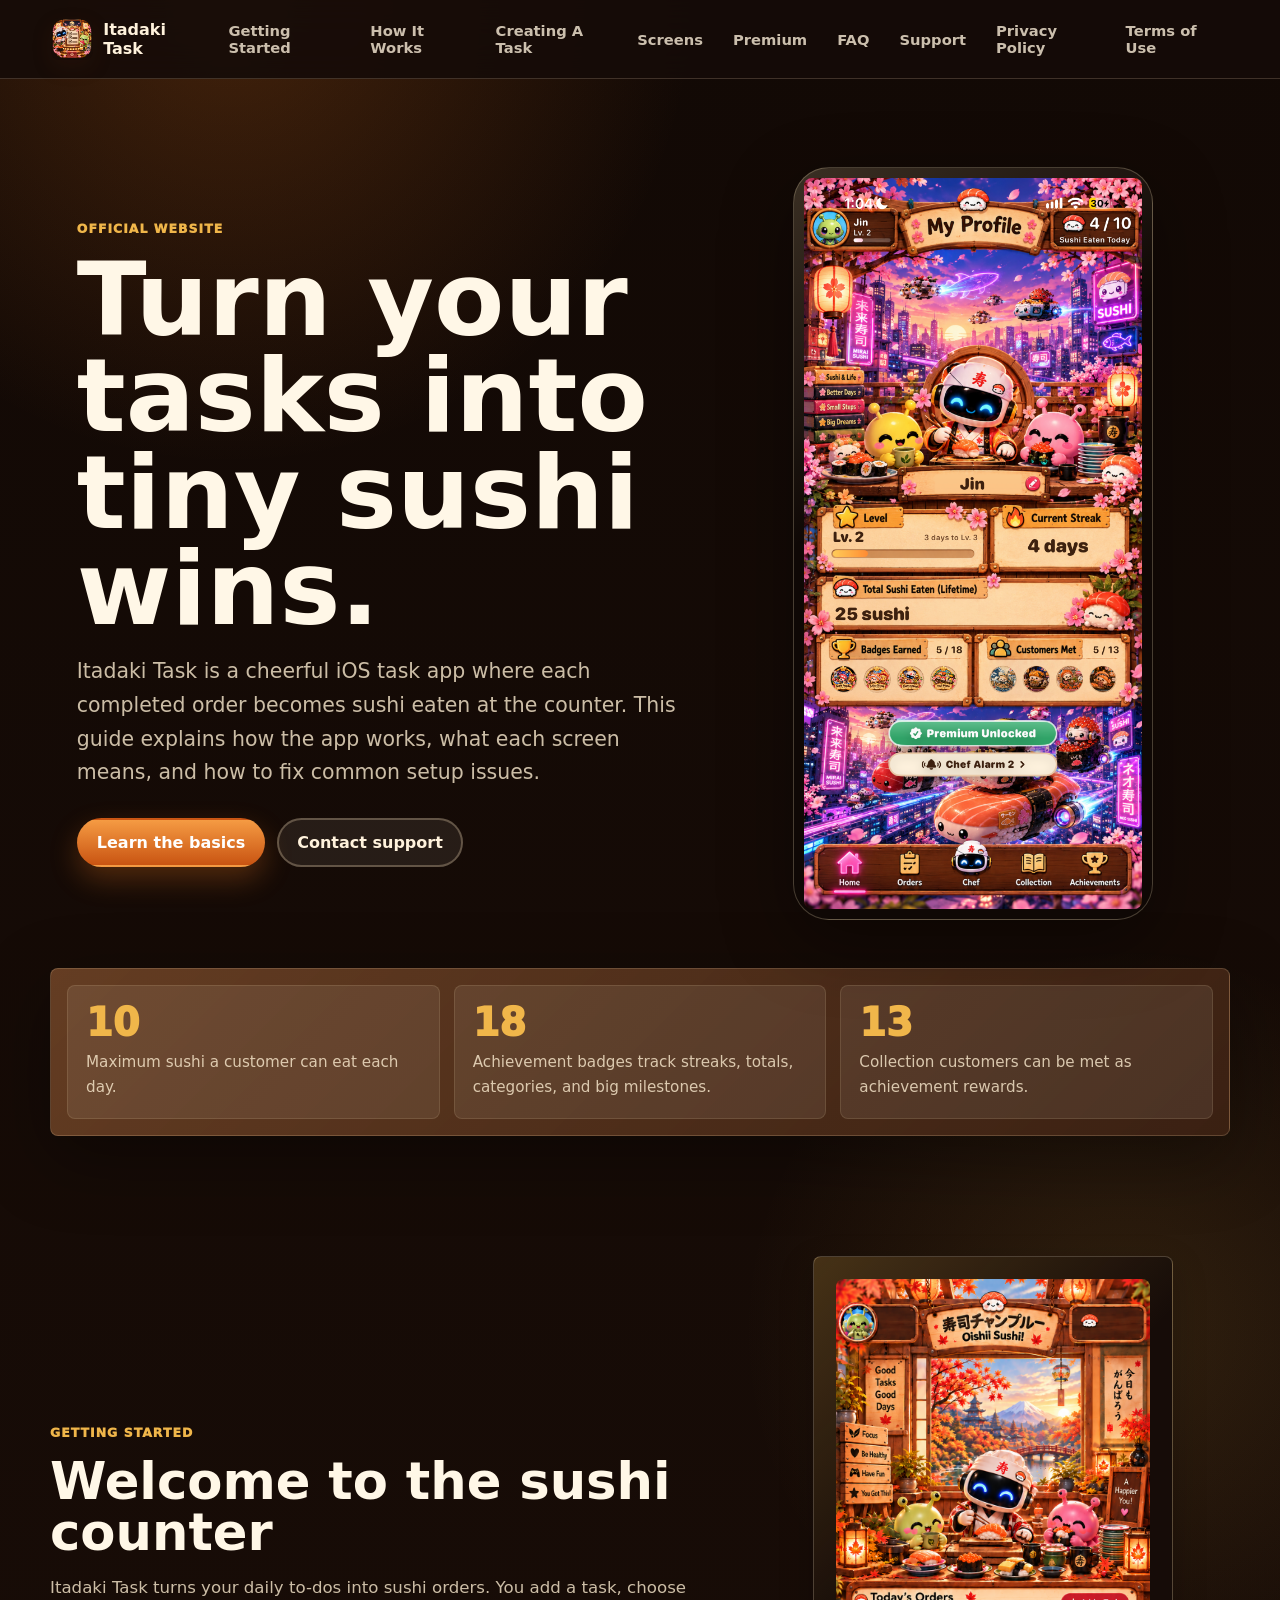
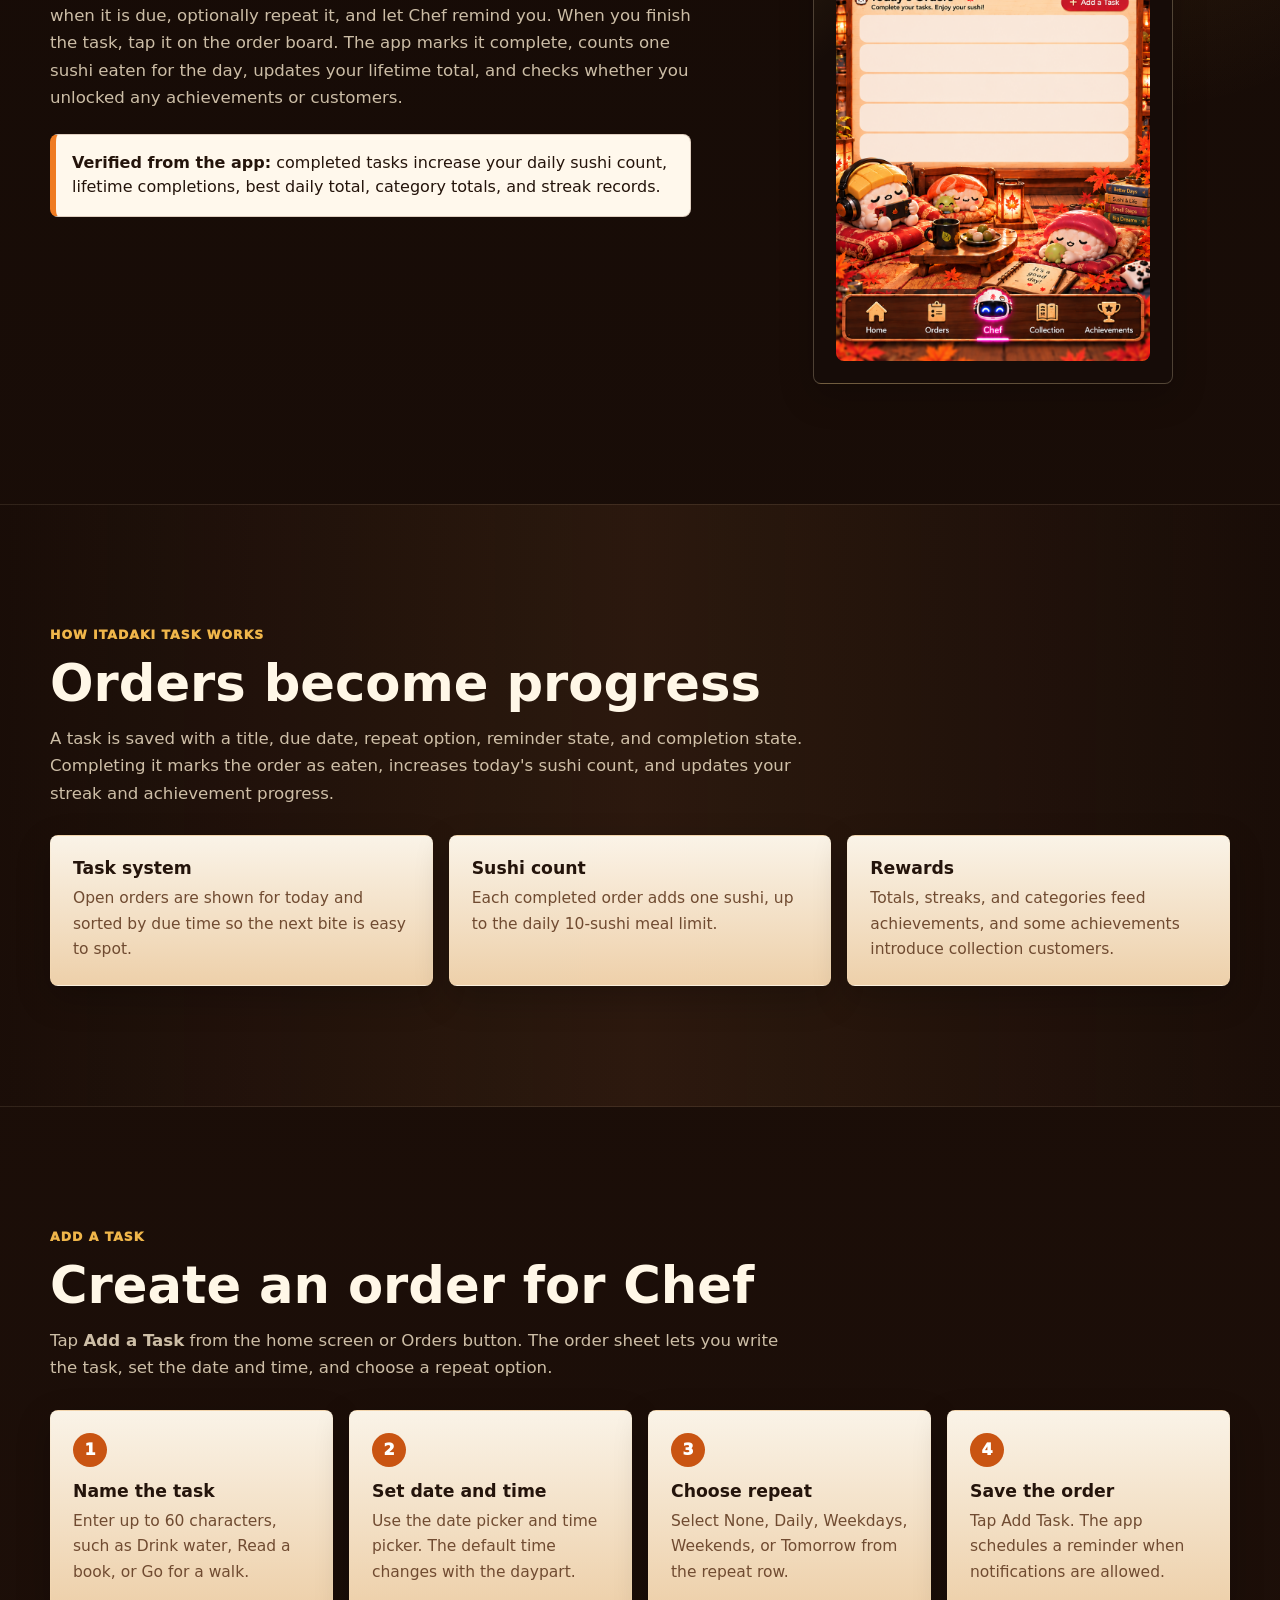
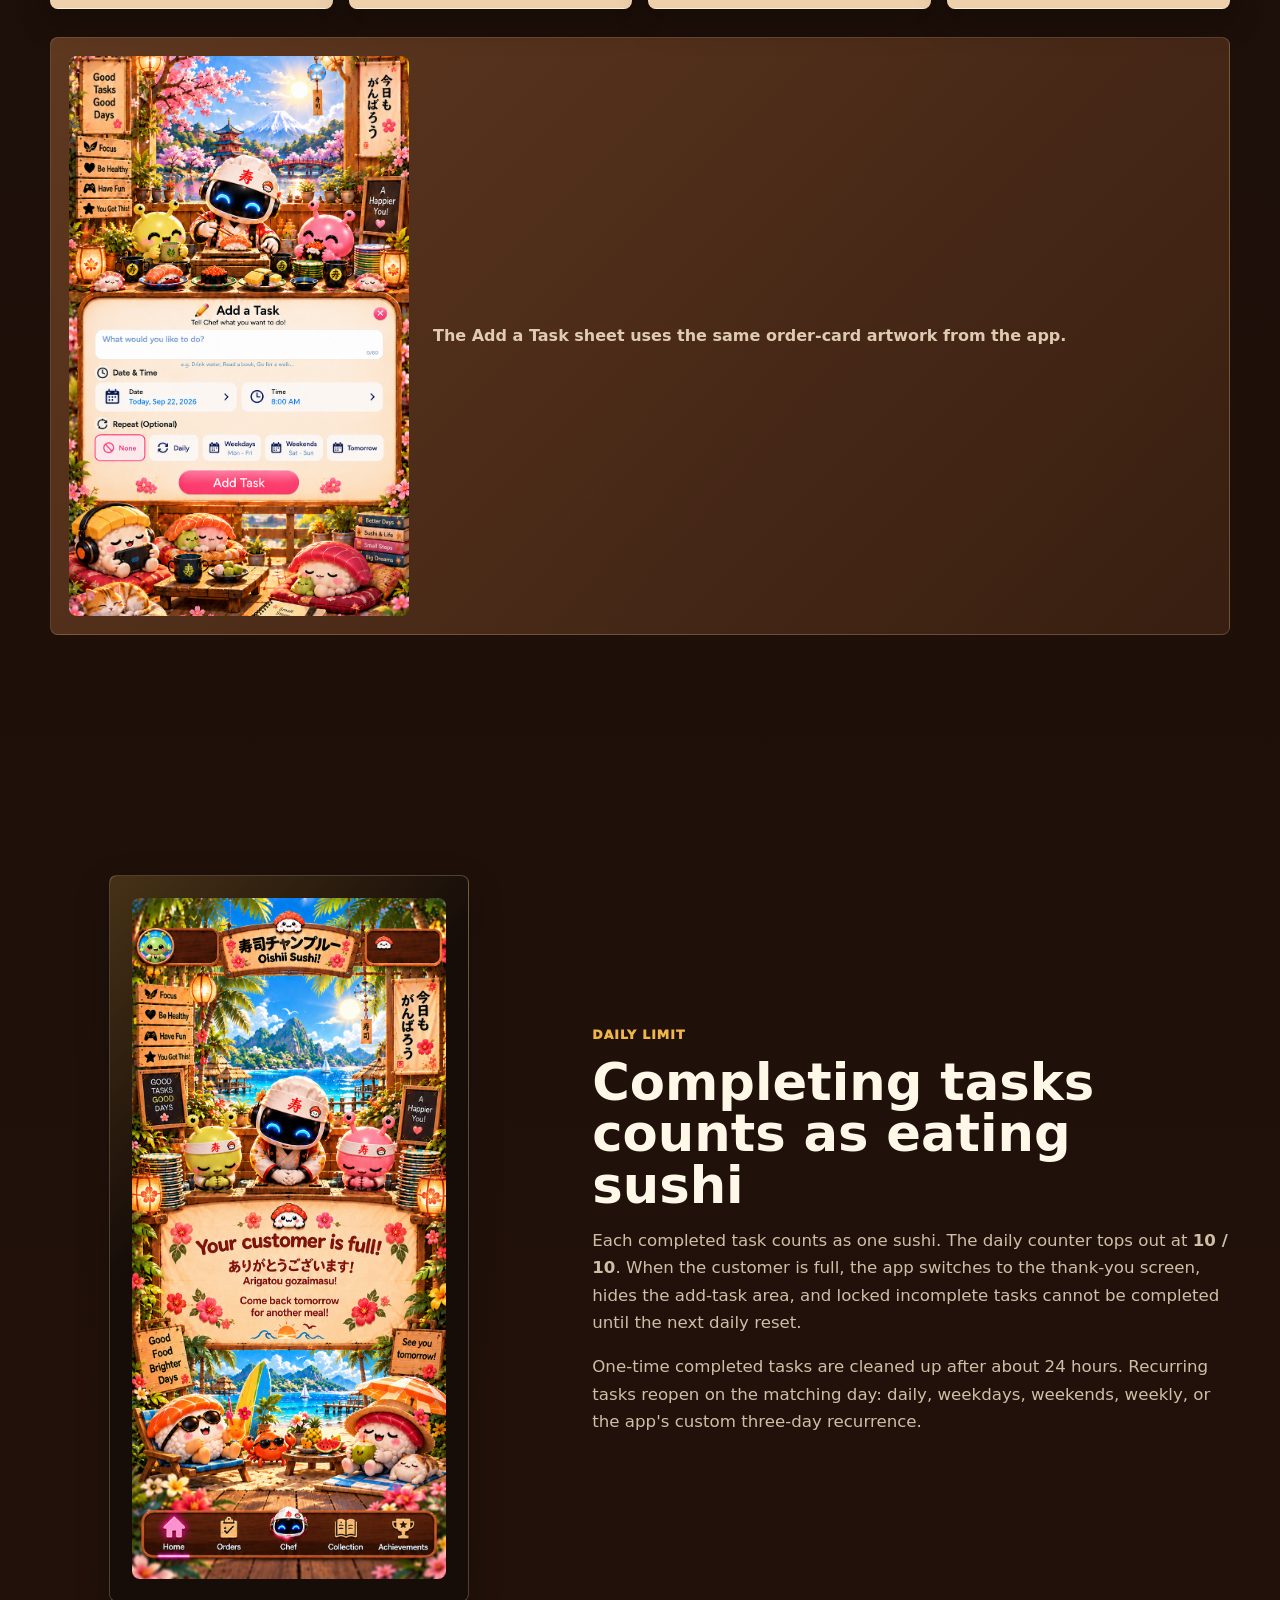
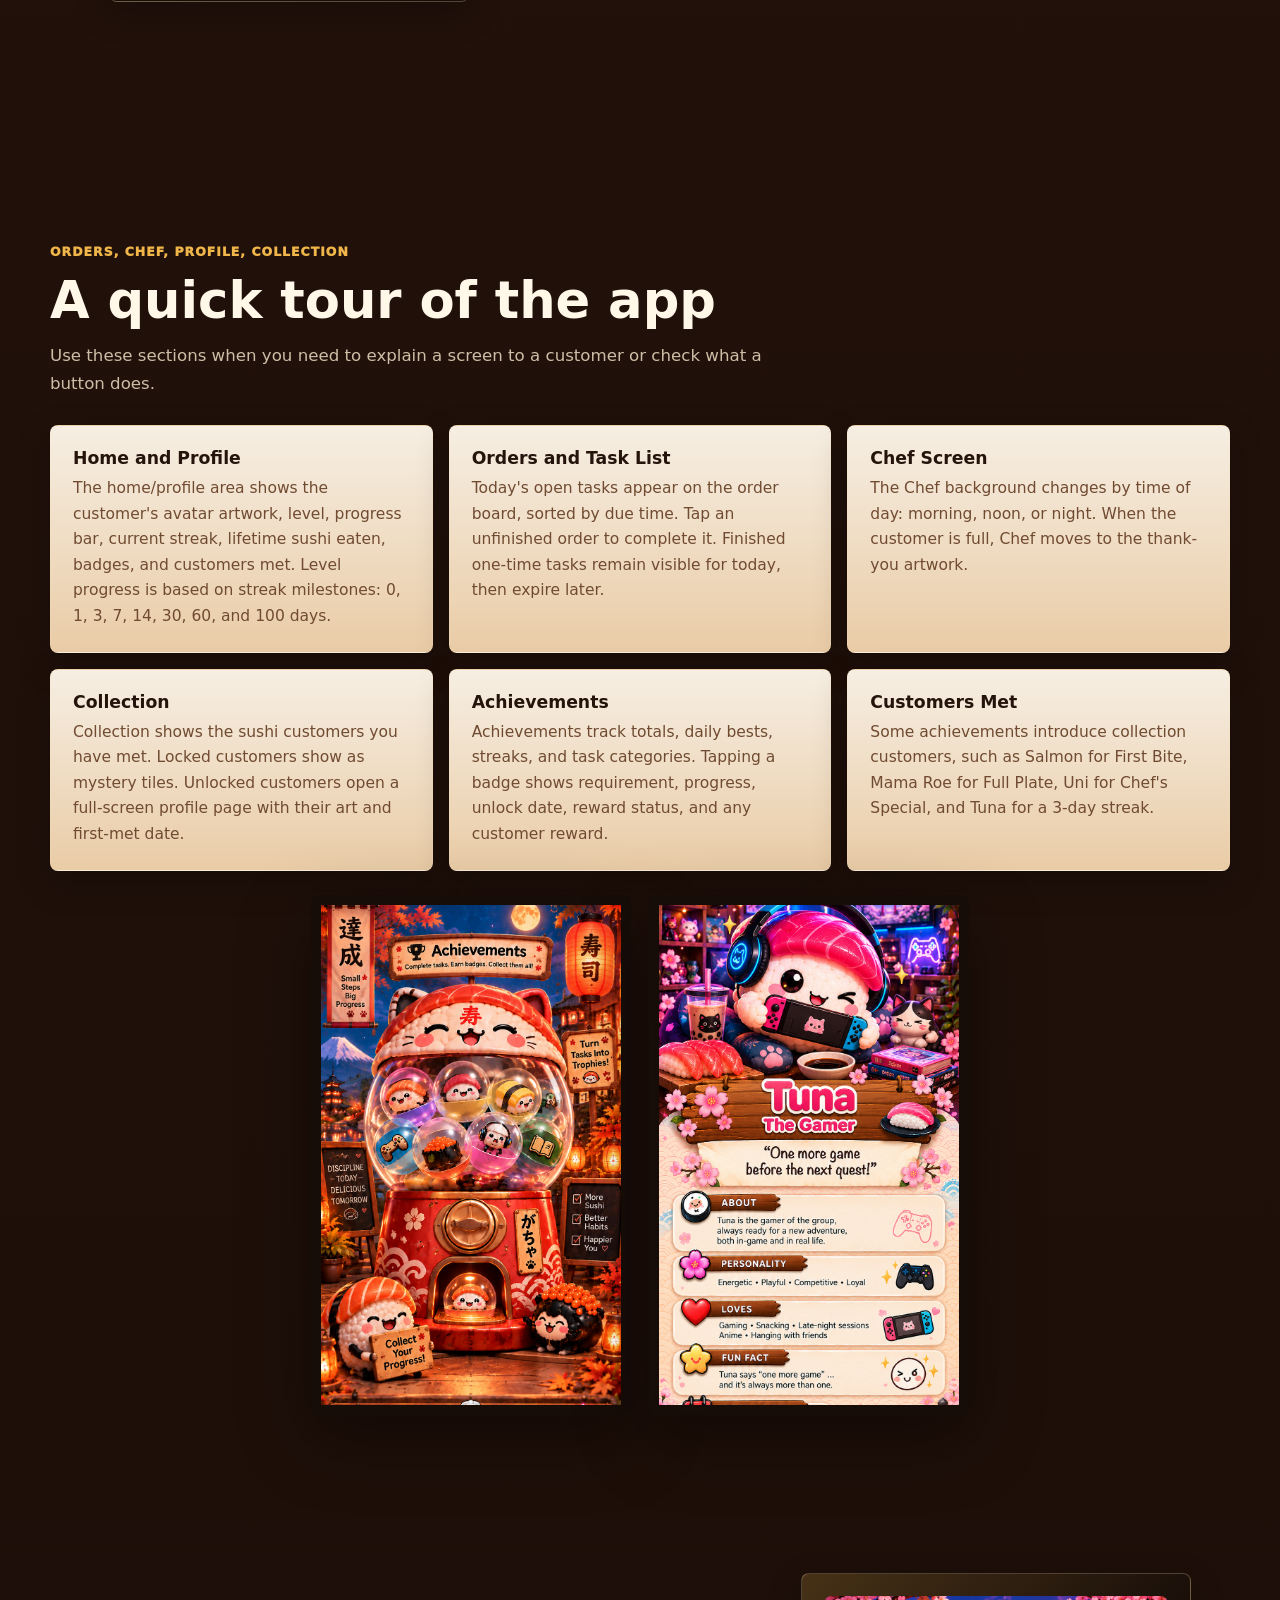
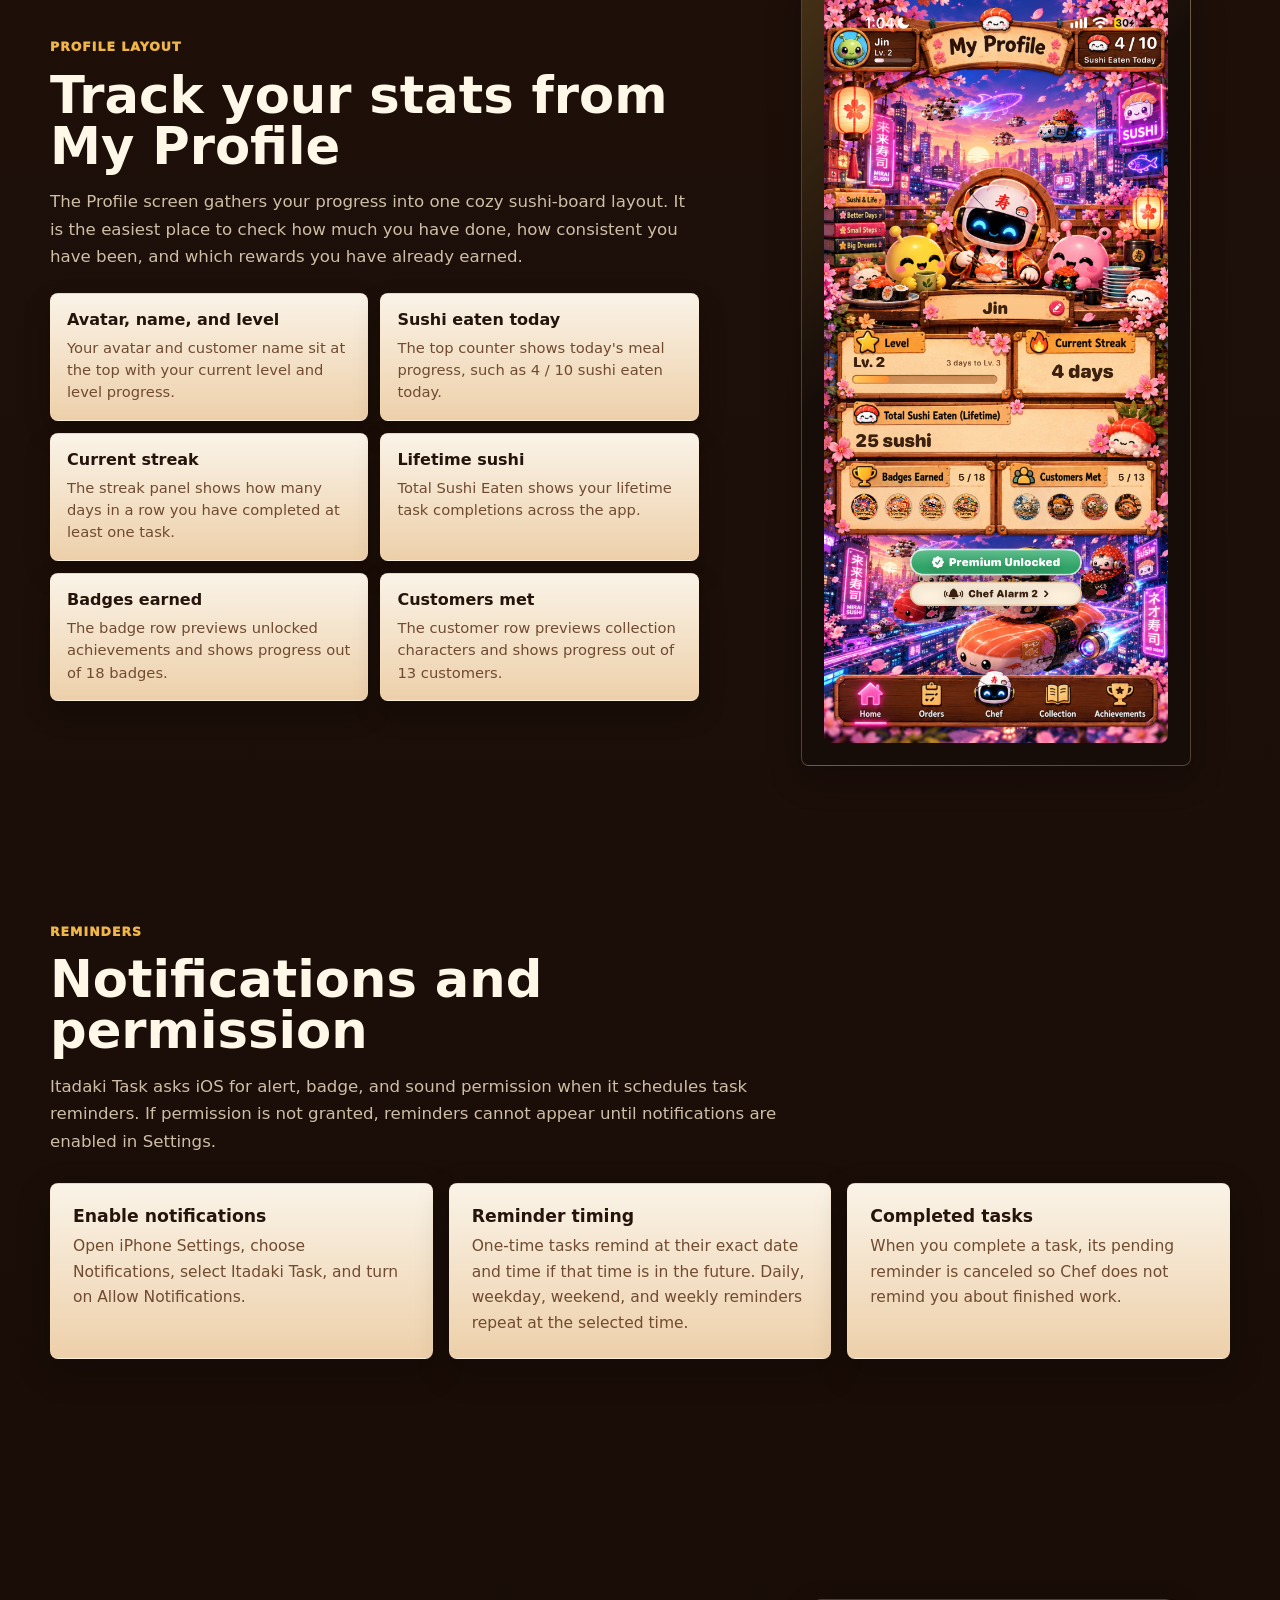
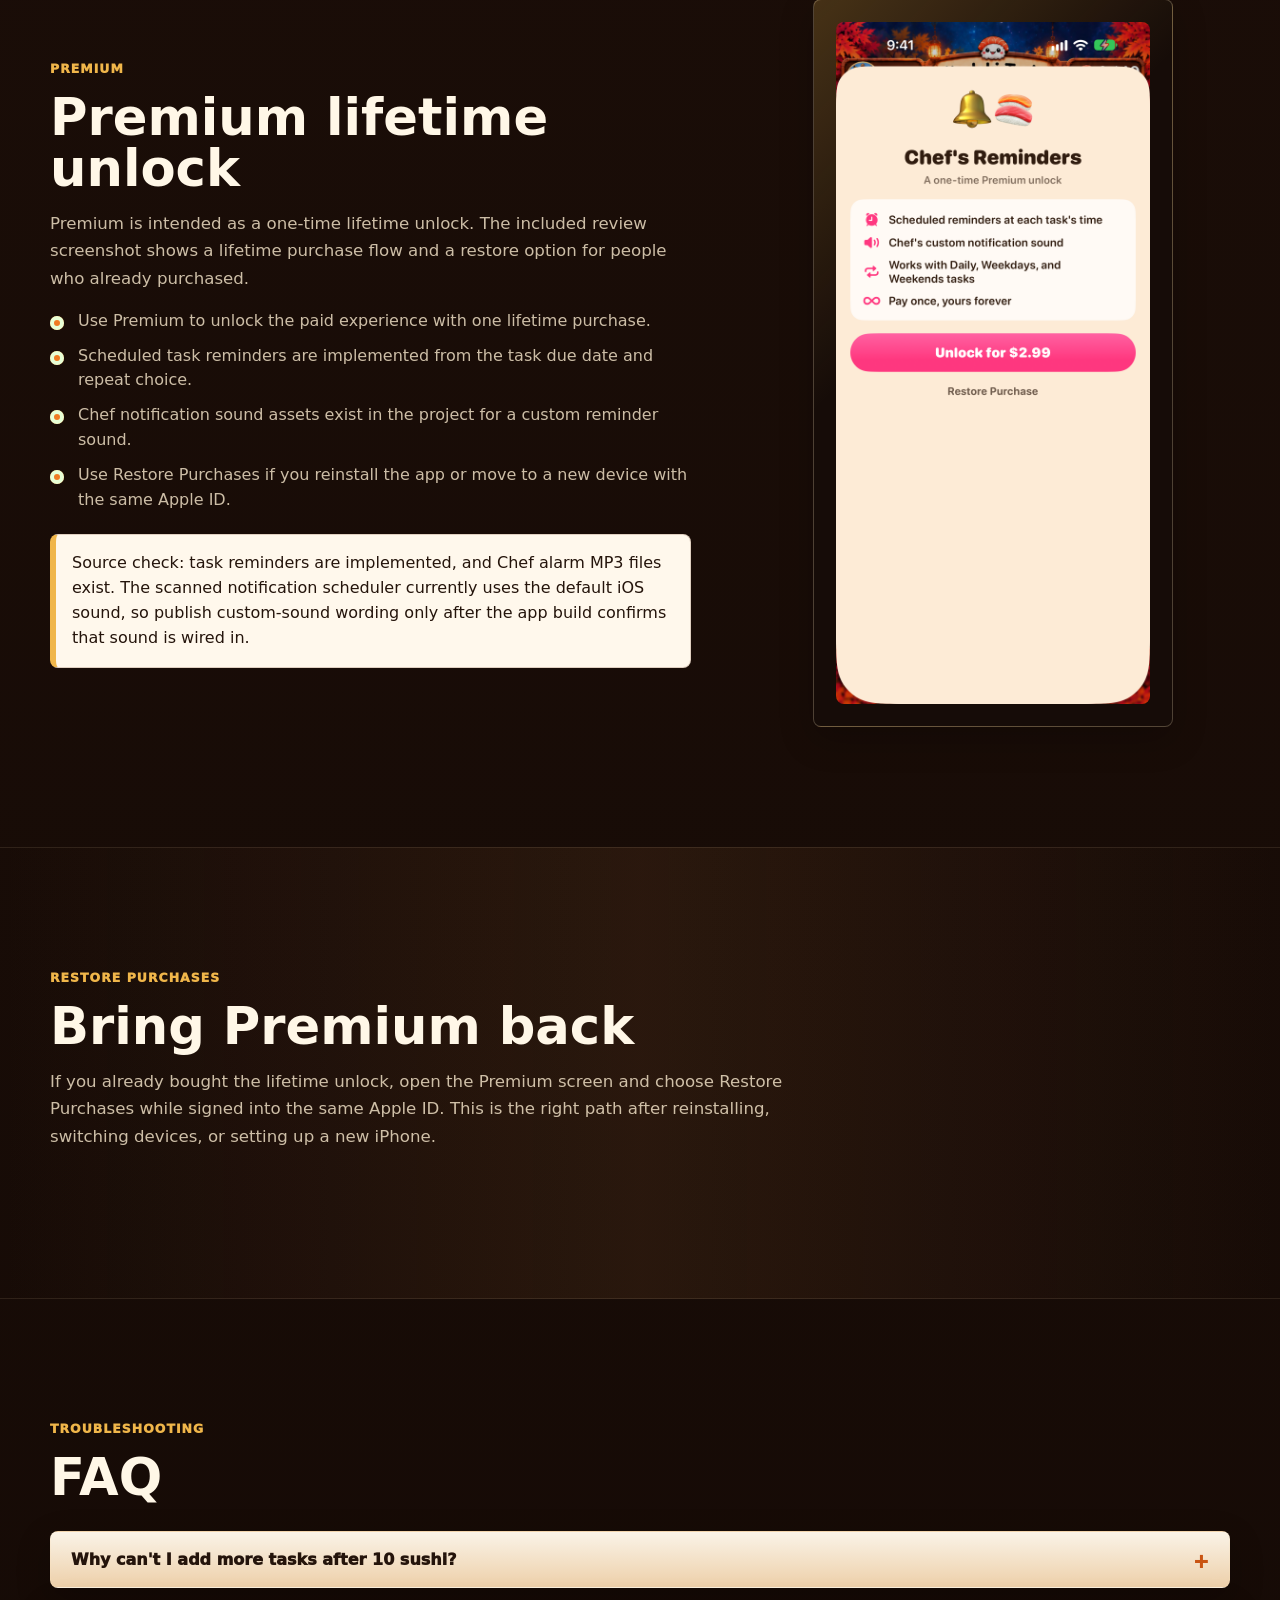
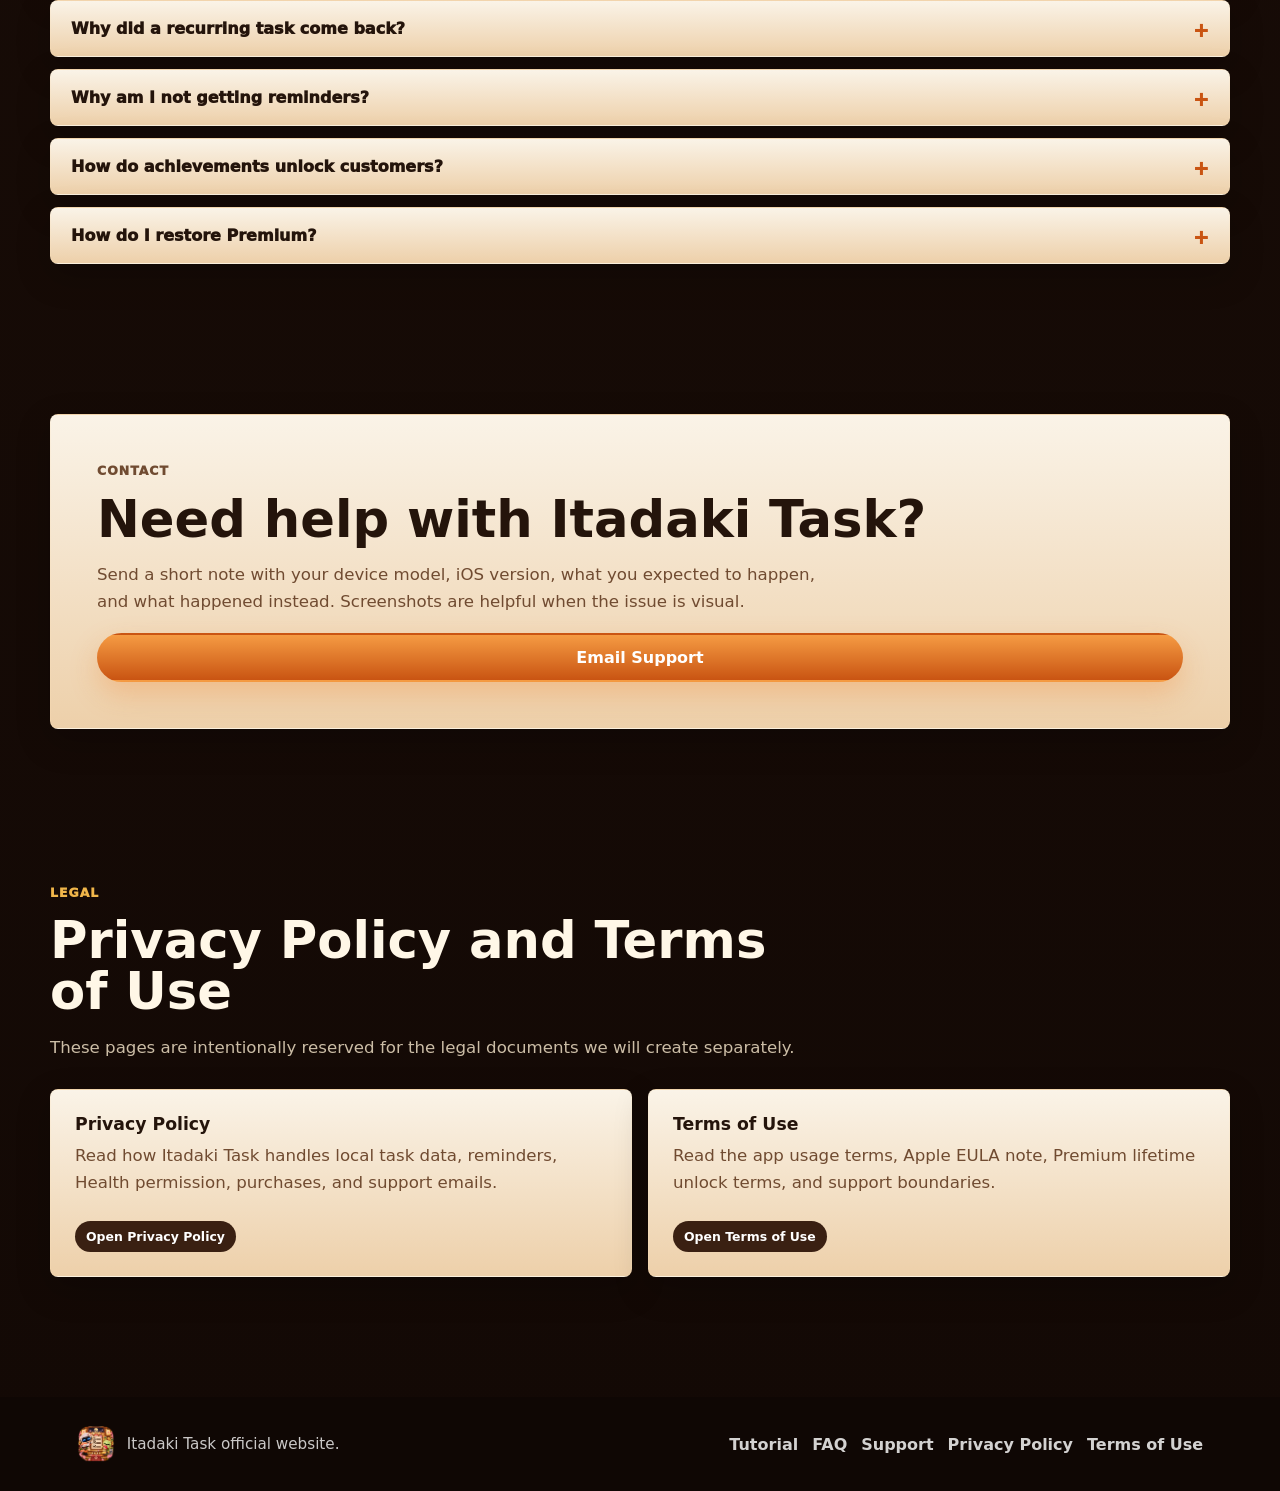
==== index.html @ d7ddc9d7 "Use updated profile screenshot in hero" ====
<!doctype html>
<html lang="en">
  <head>
    <meta charset="utf-8" />
    <meta name="viewport" content="width=device-width, initial-scale=1" />
    <title>Itadaki Task Official Website</title>
    <meta
      name="description"
      content="Tutorials, support, and FAQs for Itadaki Task, the cute sushi-themed iOS task app."
    />
    <link rel="icon" href="assets/icons/app-icon.png" />
    <link rel="stylesheet" href="styles.css" />
  </head>
  <body>
    <header class="site-header">
      <a class="brand" href="#top" aria-label="Itadaki Task home">
        <img src="assets/icons/app-icon.png" alt="" />
        <span>Itadaki Task</span>
      </a>
      <button class="nav-toggle" type="button" aria-expanded="false" aria-controls="site-nav">
        <span class="sr-only">Open menu</span>
        <span></span>
        <span></span>
        <span></span>
      </button>
      <nav id="site-nav" class="site-nav" aria-label="Main navigation">
        <a href="#start">Getting Started</a>
        <a href="#works">How It Works</a>
        <a href="#create">Creating A Task</a>
        <a href="#screens">Screens</a>
        <a href="#premium">Premium</a>
        <a href="#faq">FAQ</a>
        <a href="#support">Support</a>
        <a href="privacy.html">Privacy Policy</a>
        <a href="terms.html">Terms of Use</a>
      </nav>
    </header>

    <main id="top">
      <section class="hero">
        <div class="hero-copy">
          <p class="eyebrow">Official Website</p>
          <h1>Turn your tasks into tiny sushi wins.</h1>
          <p>
            Itadaki Task is a cheerful iOS task app where each completed order becomes sushi eaten at
            the counter. This guide explains how the app works, what each screen means, and how to fix
            common setup issues.
          </p>
          <div class="hero-actions" aria-label="Quick links">
            <a class="button primary" href="#start">Learn the basics</a>
            <a class="button secondary" href="#support">Contact support</a>
          </div>
        </div>
        <div class="hero-phone" aria-label="Itadaki Task profile screen preview">
          <img src="assets/screenshots/profile-layout.png" alt="Itadaki Task profile screen with avatar and stats" />
        </div>
      </section>

      <section class="intro-panel" aria-label="Core app summary">
        <div>
          <span class="stat">10</span>
          <p>Maximum sushi a customer can eat each day.</p>
        </div>
        <div>
          <span class="stat">18</span>
          <p>Achievement badges track streaks, totals, categories, and big milestones.</p>
        </div>
        <div>
          <span class="stat">13</span>
          <p>Collection customers can be met as achievement rewards.</p>
        </div>
      </section>

      <section id="start" class="section two-column">
        <div class="section-copy">
          <p class="eyebrow">Getting Started</p>
          <h2>Welcome to the sushi counter</h2>
          <p>
            Itadaki Task turns your daily to-dos into sushi orders. You add a task, choose when it is
            due, optionally repeat it, and let Chef remind you. When you finish the task, tap it on the
            order board. The app marks it complete, counts one sushi eaten for the day, updates your
            lifetime total, and checks whether you unlocked any achievements or customers.
          </p>
          <div class="callout">
            <strong>Verified from the app:</strong>
            completed tasks increase your daily sushi count, lifetime completions, best daily total,
            category totals, and streak records.
          </div>
        </div>
        <div class="feature-card image-card">
          <img src="assets/screenshots/chef-morning.png" alt="Chef screen showing the task board" />
        </div>
      </section>

      <section id="works" class="section wood-band" aria-labelledby="works-title">
        <div class="section-heading">
          <p class="eyebrow">How Itadaki Task Works</p>
          <h2 id="works-title">Orders become progress</h2>
          <p>
            A task is saved with a title, due date, repeat option, reminder state, and completion state.
            Completing it marks the order as eaten, increases today's sushi count, and updates your
            streak and achievement progress.
          </p>
        </div>
        <div class="feature-grid compact">
          <article class="feature-card cream">
            <h3>Task system</h3>
            <p>Open orders are shown for today and sorted by due time so the next bite is easy to spot.</p>
          </article>
          <article class="feature-card cream">
            <h3>Sushi count</h3>
            <p>Each completed order adds one sushi, up to the daily 10-sushi meal limit.</p>
          </article>
          <article class="feature-card cream">
            <h3>Rewards</h3>
            <p>Totals, streaks, and categories feed achievements, and some achievements introduce collection customers.</p>
          </article>
        </div>
      </section>

      <section id="create" class="section" aria-labelledby="create-task-title">
        <div class="section-heading">
          <p class="eyebrow">Add A Task</p>
          <h2 id="create-task-title">Create an order for Chef</h2>
          <p>
            Tap <strong>Add a Task</strong> from the home screen or Orders button. The order sheet lets
            you write the task, set the date and time, and choose a repeat option.
          </p>
        </div>
        <div class="steps-grid">
          <article class="step-card">
            <span>1</span>
            <h3>Name the task</h3>
            <p>Enter up to 60 characters, such as Drink water, Read a book, or Go for a walk.</p>
          </article>
          <article class="step-card">
            <span>2</span>
            <h3>Set date and time</h3>
            <p>Use the date picker and time picker. The default time changes with the daypart.</p>
          </article>
          <article class="step-card">
            <span>3</span>
            <h3>Choose repeat</h3>
            <p>Select None, Daily, Weekdays, Weekends, or Tomorrow from the repeat row.</p>
          </article>
          <article class="step-card">
            <span>4</span>
            <h3>Save the order</h3>
            <p>Tap Add Task. The app schedules a reminder when notifications are allowed.</p>
          </article>
        </div>
        <figure class="wide-shot">
          <img src="assets/screenshots/add-task-order.png" alt="Add a Task order sheet" />
          <figcaption>The Add a Task sheet uses the same order-card artwork from the app.</figcaption>
        </figure>
      </section>

      <section class="section sushi-limit" aria-labelledby="daily-limit-title">
        <div class="section-copy">
          <p class="eyebrow">Daily Limit</p>
          <h2 id="daily-limit-title">Completing tasks counts as eating sushi</h2>
          <p>
            Each completed task counts as one sushi. The daily counter tops out at
            <strong>10 / 10</strong>. When the customer is full, the app switches to the thank-you
            screen, hides the add-task area, and locked incomplete tasks cannot be completed until the
            next daily reset.
          </p>
          <p>
            One-time completed tasks are cleaned up after about 24 hours. Recurring tasks reopen on the
            matching day: daily, weekdays, weekends, weekly, or the app's custom three-day recurrence.
          </p>
        </div>
        <div class="feature-card image-card">
          <img src="assets/screenshots/customer-full.png" alt="Your customer is full screen" />
        </div>
      </section>

      <section id="screens" class="section" aria-labelledby="features-title">
        <div class="section-heading">
          <p class="eyebrow">Orders, Chef, Profile, Collection</p>
          <h2 id="features-title">A quick tour of the app</h2>
          <p>Use these sections when you need to explain a screen to a customer or check what a button does.</p>
        </div>
        <div class="feature-grid">
          <article class="feature-card">
            <h3>Home and Profile</h3>
            <p>
              The home/profile area shows the customer's avatar artwork, level, progress bar, current
              streak, lifetime sushi eaten, badges, and customers met. Level progress is based on streak
              milestones: 0, 1, 3, 7, 14, 30, 60, and 100 days.
            </p>
          </article>
          <article class="feature-card">
            <h3>Orders and Task List</h3>
            <p>
              Today's open tasks appear on the order board, sorted by due time. Tap an unfinished order
              to complete it. Finished one-time tasks remain visible for today, then expire later.
            </p>
          </article>
          <article class="feature-card">
            <h3>Chef Screen</h3>
            <p>
              The Chef background changes by time of day: morning, noon, or night. When the customer is
              full, Chef moves to the thank-you artwork.
            </p>
          </article>
          <article class="feature-card">
            <h3>Collection</h3>
            <p>
              Collection shows the sushi customers you have met. Locked customers show as mystery tiles.
              Unlocked customers open a full-screen profile page with their art and first-met date.
            </p>
          </article>
          <article class="feature-card">
            <h3>Achievements</h3>
            <p>
              Achievements track totals, daily bests, streaks, and task categories. Tapping a badge shows
              requirement, progress, unlock date, reward status, and any customer reward.
            </p>
          </article>
          <article class="feature-card">
            <h3>Customers Met</h3>
            <p>
              Some achievements introduce collection customers, such as Salmon for First Bite, Mama Roe
              for Full Plate, Uni for Chef's Special, and Tuna for a 3-day streak.
            </p>
          </article>
        </div>
        <div class="gallery-strip" aria-label="Feature screenshots">
          <img src="assets/screenshots/achievement-gachapon.png" alt="Achievement unlock screen" />
          <img src="assets/screenshots/collection-tuna.png" alt="Collection character profile" />
        </div>
      </section>

      <section id="profile-layout" class="section profile-layout" aria-labelledby="profile-layout-title">
        <div class="section-copy">
          <p class="eyebrow">Profile Layout</p>
          <h2 id="profile-layout-title">Track your stats from My Profile</h2>
          <p>
            The Profile screen gathers your progress into one cozy sushi-board layout. It is the easiest
            place to check how much you have done, how consistent you have been, and which rewards you
            have already earned.
          </p>
          <div class="profile-stat-grid">
            <article>
              <h3>Avatar, name, and level</h3>
              <p>Your avatar and customer name sit at the top with your current level and level progress.</p>
            </article>
            <article>
              <h3>Sushi eaten today</h3>
              <p>The top counter shows today's meal progress, such as 4 / 10 sushi eaten today.</p>
            </article>
            <article>
              <h3>Current streak</h3>
              <p>The streak panel shows how many days in a row you have completed at least one task.</p>
            </article>
            <article>
              <h3>Lifetime sushi</h3>
              <p>Total Sushi Eaten shows your lifetime task completions across the app.</p>
            </article>
            <article>
              <h3>Badges earned</h3>
              <p>The badge row previews unlocked achievements and shows progress out of 18 badges.</p>
            </article>
            <article>
              <h3>Customers met</h3>
              <p>The customer row previews collection characters and shows progress out of 13 customers.</p>
            </article>
          </div>
        </div>
        <div class="feature-card image-card profile-phone">
          <img src="assets/screenshots/profile-layout.png" alt="My Profile screen showing Itadaki Task stats" />
        </div>
      </section>

      <section class="section notifications" aria-labelledby="notifications-title">
        <div class="section-heading">
          <p class="eyebrow">Reminders</p>
          <h2 id="notifications-title">Notifications and permission</h2>
          <p>
            Itadaki Task asks iOS for alert, badge, and sound permission when it schedules task
            reminders. If permission is not granted, reminders cannot appear until notifications are
            enabled in Settings.
          </p>
        </div>
        <div class="support-list">
          <article>
            <h3>Enable notifications</h3>
            <p>Open iPhone Settings, choose Notifications, select Itadaki Task, and turn on Allow Notifications.</p>
          </article>
          <article>
            <h3>Reminder timing</h3>
            <p>
              One-time tasks remind at their exact date and time if that time is in the future. Daily,
              weekday, weekend, and weekly reminders repeat at the selected time.
            </p>
          </article>
          <article>
            <h3>Completed tasks</h3>
            <p>When you complete a task, its pending reminder is canceled so Chef does not remind you about finished work.</p>
          </article>
        </div>
      </section>

      <section id="premium" class="section two-column premium">
        <div class="section-copy">
          <p class="eyebrow">Premium</p>
          <h2>Premium lifetime unlock</h2>
          <p>
            Premium is intended as a one-time lifetime unlock. The included review screenshot shows a
            lifetime purchase flow and a restore option for people who already purchased.
          </p>
          <ul class="check-list">
            <li>Use Premium to unlock the paid experience with one lifetime purchase.</li>
            <li>Scheduled task reminders are implemented from the task due date and repeat choice.</li>
            <li>Chef notification sound assets exist in the project for a custom reminder sound.</li>
            <li>Use Restore Purchases if you reinstall the app or move to a new device with the same Apple ID.</li>
          </ul>
          <div class="callout caution">
            Source check: task reminders are implemented, and Chef alarm MP3 files exist. The scanned
            notification scheduler currently uses the default iOS sound, so publish custom-sound wording
            only after the app build confirms that sound is wired in.
          </div>
        </div>
        <div class="feature-card image-card">
          <img src="assets/screenshots/premium-review.png" alt="Itadaki Task Premium screen" />
        </div>
      </section>

      <section id="restore" class="section wood-band" aria-labelledby="restore-title">
        <div class="section-heading">
          <p class="eyebrow">Restore Purchases</p>
          <h2 id="restore-title">Bring Premium back</h2>
          <p>
            If you already bought the lifetime unlock, open the Premium screen and choose Restore
            Purchases while signed into the same Apple ID. This is the right path after reinstalling,
            switching devices, or setting up a new iPhone.
          </p>
        </div>
      </section>

      <section id="faq" class="section faq" aria-labelledby="faq-title">
        <div class="section-heading">
          <p class="eyebrow">Troubleshooting</p>
          <h2 id="faq-title">FAQ</h2>
        </div>
        <div class="faq-list">
          <details>
            <summary>Why can't I add more tasks after 10 sushi?</summary>
            <p>
              Your customer is full for the day. The app intentionally stops the meal at 10 completed
              tasks and reopens on the next daily reset.
            </p>
          </details>
          <details>
            <summary>Why did a recurring task come back?</summary>
            <p>
              Recurring tasks reopen when their repeat rule matches the day. Daily tasks reopen every
              day, weekdays reopen Monday through Friday, weekends reopen Saturday and Sunday, and weekly
              tasks reopen after at least seven days.
            </p>
          </details>
          <details>
            <summary>Why am I not getting reminders?</summary>
            <p>
              Check iOS notification permission first. Also make sure the task has a future date/time.
              Completing a task cancels its reminder.
            </p>
          </details>
          <details>
            <summary>How do achievements unlock customers?</summary>
            <p>
              When an achievement with a customer reward unlocks, the app queues the achievement reveal
              and then introduces the new customer in Collection.
            </p>
          </details>
          <details>
            <summary>How do I restore Premium?</summary>
            <p>
              Open the Premium screen and use Restore Purchases while signed into the same Apple ID used
              for the original purchase.
            </p>
          </details>
        </div>
      </section>

      <section id="support" class="section support" aria-labelledby="support-title">
        <div class="support-card">
          <p class="eyebrow">Contact</p>
          <h2 id="support-title">Need help with Itadaki Task?</h2>
          <p>
            Send a short note with your device model, iOS version, what you expected to happen, and what
            happened instead. Screenshots are helpful when the issue is visual.
          </p>
          <a class="button primary" href="mailto:bentulj4@gmail.com?subject=Itadaki%20Task%20Support">Email Support</a>
        </div>
      </section>

      <section id="legal" class="section legal-section" aria-labelledby="legal-title">
        <div class="section-heading">
          <p class="eyebrow">Legal</p>
          <h2 id="legal-title">Privacy Policy and Terms of Use</h2>
          <p>
            These pages are intentionally reserved for the legal documents we will create separately.
          </p>
        </div>
        <div class="legal-grid">
          <article class="legal-card">
            <h3>Privacy Policy</h3>
            <p>Read how Itadaki Task handles local task data, reminders, Health permission, purchases, and support emails.</p>
            <a href="privacy.html">Open Privacy Policy</a>
          </article>
          <article class="legal-card">
            <h3>Terms of Use</h3>
            <p>Read the app usage terms, Apple EULA note, Premium lifetime unlock terms, and support boundaries.</p>
            <a href="terms.html">Open Terms of Use</a>
          </article>
        </div>
      </section>
    </main>

    <footer class="site-footer">
      <div>
        <img src="assets/icons/app-icon.png" alt="" />
        <p>Itadaki Task official website.</p>
      </div>
      <nav aria-label="Footer navigation">
        <a href="#start">Tutorial</a>
        <a href="#faq">FAQ</a>
        <a href="#support">Support</a>
        <a href="privacy.html">Privacy Policy</a>
        <a href="terms.html">Terms of Use</a>
      </nav>
    </footer>

    <script src="script.js"></script>
  </body>
</html>
---- styles.css ----
:root {
  color-scheme: light;
  --espresso: #160c08;
  --espresso-2: #24130b;
  --wood-dark: #3a2012;
  --wood: #704326;
  --wood-light: #a4683b;
  --paper: #fff2dc;
  --paper-deep: #f2d4ad;
  --ink: #24140b;
  --soft-ink: #704b31;
  --orange: #ef7b22;
  --orange-dark: #c95412;
  --gold: #f0b64a;
  --cream: #fff8ec;
  --line: rgba(255, 220, 168, 0.22);
  --shadow: 0 22px 70px rgba(0, 0, 0, 0.36);
  --radius: 8px;
  font-family: Inter, ui-sans-serif, system-ui, -apple-system, BlinkMacSystemFont, "Segoe UI", sans-serif;
}

* {
  box-sizing: border-box;
}

html {
  scroll-behavior: smooth;
}

body {
  margin: 0;
  background:
    radial-gradient(circle at 18% 0%, rgba(239, 123, 34, 0.22), transparent 29rem),
    radial-gradient(circle at 88% 12%, rgba(240, 182, 74, 0.12), transparent 24rem),
    linear-gradient(180deg, #120905 0%, #21110a 42%, #130905 100%);
  color: var(--paper);
}

img {
  display: block;
  max-width: 100%;
}

a {
  color: inherit;
  text-decoration: none;
}

.sr-only {
  position: absolute;
  width: 1px;
  height: 1px;
  padding: 0;
  margin: -1px;
  overflow: hidden;
  clip: rect(0, 0, 0, 0);
  white-space: nowrap;
  border: 0;
}

.site-header {
  position: sticky;
  top: 0;
  z-index: 20;
  display: flex;
  align-items: center;
  justify-content: space-between;
  gap: 18px;
  min-height: 72px;
  padding: 12px clamp(18px, 4vw, 54px);
  background: rgba(22, 12, 8, 0.9);
  border-bottom: 1px solid rgba(255, 228, 188, 0.18);
  backdrop-filter: blur(18px);
}

.brand {
  display: inline-flex;
  align-items: center;
  gap: 10px;
  font-weight: 900;
  letter-spacing: 0;
  color: var(--paper);
}

.brand img {
  width: 42px;
  height: 42px;
  border-radius: 8px;
  box-shadow: 0 8px 20px rgba(90, 36, 18, 0.16);
}

.site-nav {
  display: flex;
  align-items: center;
  gap: 8px;
  font-size: 0.92rem;
  font-weight: 800;
  color: rgba(255, 242, 220, 0.78);
}

.site-nav a {
  padding: 10px 11px;
  border-radius: 999px;
}

.site-nav a:hover,
.site-nav a:focus-visible,
.site-nav a[aria-current="page"] {
  color: #fff;
  background: rgba(239, 123, 34, 0.18);
  outline: none;
}

.nav-toggle {
  display: none;
  width: 44px;
  height: 44px;
  padding: 10px;
  border: 0;
  border-radius: 8px;
  background: var(--orange);
}

.nav-toggle span:not(.sr-only) {
  display: block;
  height: 2px;
  margin: 5px 0;
  background: #fff;
}

main {
  overflow: hidden;
}

.hero {
  display: grid;
  grid-template-columns: minmax(0, 1.02fr) minmax(280px, 0.78fr);
  align-items: center;
  gap: clamp(28px, 5vw, 72px);
  min-height: calc(100svh - 72px);
  padding: clamp(42px, 7vw, 88px) clamp(20px, 6vw, 86px) clamp(24px, 4vw, 48px);
}

.hero-copy {
  max-width: 720px;
}

.eyebrow {
  margin: 0 0 12px;
  color: var(--gold);
  font-size: 0.78rem;
  font-weight: 950;
  letter-spacing: 0.08em;
  text-transform: uppercase;
}

h1,
h2,
h3,
p {
  margin-top: 0;
}

h1 {
  max-width: 780px;
  margin-bottom: 18px;
  font-size: clamp(3rem, 8vw, 6.5rem);
  line-height: 0.94;
  letter-spacing: 0;
  color: #fff7e7;
}

h2 {
  margin-bottom: 16px;
  font-size: clamp(2rem, 4vw, 3.7rem);
  line-height: 1;
  letter-spacing: 0;
  color: #fff7e7;
}

h3 {
  margin-bottom: 8px;
  font-size: 1.08rem;
}

p {
  color: rgba(255, 239, 212, 0.78);
  font-size: 1.04rem;
  line-height: 1.65;
}

.hero-copy p:not(.eyebrow) {
  max-width: 640px;
  font-size: clamp(1.06rem, 2vw, 1.28rem);
}

.hero-actions,
.button {
  display: flex;
  align-items: center;
}

.hero-actions {
  flex-wrap: wrap;
  gap: 12px;
  margin-top: 28px;
}

.button {
  justify-content: center;
  min-height: 48px;
  padding: 13px 18px;
  border: 2px solid transparent;
  border-radius: 999px;
  font-weight: 900;
}

.button.primary {
  color: #fff;
  background: linear-gradient(180deg, #f59b43, var(--orange-dark));
  box-shadow: 0 12px 28px rgba(239, 123, 34, 0.28);
}

.button.secondary {
  color: var(--paper);
  background: rgba(255, 242, 220, 0.08);
  border-color: rgba(255, 231, 190, 0.28);
}

.hero-phone {
  justify-self: center;
  width: min(360px, 72vw);
  padding: 10px;
  background:
    linear-gradient(145deg, rgba(255, 223, 175, 0.18), transparent 38%),
    #0f0805;
  border: 1px solid rgba(255, 232, 190, 0.24);
  border-radius: 36px;
  box-shadow: var(--shadow);
}

.hero-phone img,
.image-card img,
.wide-shot img,
.gallery-strip img {
  border-radius: var(--radius);
}

.hero-phone img {
  aspect-ratio: 853 / 1844;
  object-fit: cover;
}

.intro-panel,
.section {
  width: min(1180px, calc(100% - 40px));
  margin: 0 auto;
}

.intro-panel {
  display: grid;
  grid-template-columns: repeat(3, 1fr);
  gap: 14px;
  padding: 16px;
  background:
    linear-gradient(135deg, rgba(164, 104, 59, 0.4), rgba(58, 32, 18, 0.76)),
    var(--wood-dark);
  border: 1px solid rgba(255, 226, 181, 0.18);
  border-radius: var(--radius);
  box-shadow: var(--shadow);
}

.intro-panel div {
  padding: 18px;
  border-radius: var(--radius);
  background: rgba(255, 248, 236, 0.08);
  border: 1px solid rgba(255, 226, 181, 0.12);
}

.stat {
  display: block;
  color: var(--gold);
  font-size: 2.4rem;
  font-weight: 950;
  line-height: 1;
}

.intro-panel p {
  margin: 8px 0 0;
  font-size: 0.95rem;
  color: rgba(255, 239, 212, 0.78);
}

.section {
  padding: clamp(68px, 10vw, 120px) 0;
}

.two-column,
.sushi-limit {
  display: grid;
  grid-template-columns: minmax(0, 1fr) minmax(280px, 0.74fr);
  align-items: center;
  gap: clamp(26px, 5vw, 64px);
}

.sushi-limit {
  grid-template-columns: minmax(280px, 0.75fr) minmax(0, 1fr);
}

.sushi-limit .section-copy {
  order: 2;
}

.section-heading {
  max-width: 760px;
  margin-bottom: 28px;
}

.callout {
  margin-top: 22px;
  padding: 16px;
  color: var(--ink);
  background: var(--cream);
  border: 1px solid rgba(112, 67, 38, 0.22);
  border-left: 6px solid var(--orange);
  border-radius: var(--radius);
  line-height: 1.55;
}

.callout.caution {
  border-left-color: var(--gold);
}

.feature-card,
.step-card,
.support-card,
.faq-list details,
.support-list article {
  background:
    linear-gradient(180deg, rgba(255, 248, 236, 0.96), rgba(242, 212, 173, 0.96));
  border: 1px solid rgba(255, 226, 181, 0.2);
  border-radius: var(--radius);
  box-shadow: 0 12px 34px rgba(0, 0, 0, 0.22);
  color: var(--ink);
}

.image-card {
  justify-self: center;
  max-width: 360px;
  padding: 10px;
  background:
    linear-gradient(135deg, rgba(240, 182, 74, 0.22), transparent 38%),
    var(--espresso);
  border: 1px solid rgba(255, 232, 190, 0.24);
}

.image-card img {
  aspect-ratio: 851 / 1848;
  object-fit: cover;
}

.steps-grid,
.feature-grid,
.support-list {
  display: grid;
  gap: 16px;
}

.steps-grid {
  grid-template-columns: repeat(4, 1fr);
}

.step-card,
.feature-card,
.support-list article {
  padding: 22px;
}

.step-card span {
  display: grid;
  place-items: center;
  width: 34px;
  height: 34px;
  margin-bottom: 14px;
  color: #fff;
  background: var(--orange-dark);
  border-radius: 50%;
  font-weight: 950;
}

.wide-shot {
  display: grid;
  grid-template-columns: minmax(230px, 340px) minmax(0, 1fr);
  align-items: center;
  gap: 24px;
  margin: 28px 0 0;
  padding: 18px;
  background:
    linear-gradient(135deg, rgba(112, 67, 38, 0.8), rgba(58, 32, 18, 0.92));
  border: 1px solid rgba(255, 226, 181, 0.18);
  border-radius: var(--radius);
}

.wide-shot img {
  width: 100%;
  max-height: 560px;
  object-fit: cover;
  object-position: center;
}

figcaption {
  color: rgba(255, 239, 212, 0.82);
  font-weight: 800;
  line-height: 1.5;
}

.feature-grid {
  grid-template-columns: repeat(3, 1fr);
}

.feature-card p,
.step-card p,
.support-list p,
.faq-list p {
  margin-bottom: 0;
  font-size: 0.97rem;
  color: var(--soft-ink);
}

.gallery-strip {
  display: grid;
  grid-template-columns: repeat(2, minmax(0, 320px));
  justify-content: center;
  gap: 18px;
  margin-top: 24px;
}

.gallery-strip img {
  width: 100%;
  max-height: 520px;
  object-fit: cover;
  background: var(--espresso);
  border: 10px solid var(--espresso);
  box-shadow: var(--shadow);
}

.notifications {
  padding-top: 36px;
}

.profile-layout {
  display: grid;
  grid-template-columns: minmax(0, 1fr) minmax(280px, 0.72fr);
  align-items: center;
  gap: clamp(26px, 5vw, 64px);
  padding-top: 38px;
}

.profile-stat-grid {
  display: grid;
  grid-template-columns: repeat(2, minmax(0, 1fr));
  gap: 12px;
  margin-top: 22px;
}

.profile-stat-grid article {
  padding: 16px;
  color: var(--ink);
  background:
    linear-gradient(180deg, rgba(255, 248, 236, 0.98), rgba(242, 212, 173, 0.98));
  border: 1px solid rgba(255, 226, 181, 0.22);
  border-radius: var(--radius);
  box-shadow: 0 12px 28px rgba(0, 0, 0, 0.18);
}

.profile-stat-grid h3 {
  color: var(--ink);
  font-size: 1rem;
}

.profile-stat-grid p {
  margin-bottom: 0;
  color: var(--soft-ink);
  font-size: 0.92rem;
  line-height: 1.52;
}

.profile-phone {
  max-width: 390px;
}

.support-list {
  grid-template-columns: repeat(3, 1fr);
}

.check-list {
  display: grid;
  gap: 10px;
  padding-left: 0;
  list-style: none;
}

.check-list li {
  position: relative;
  padding-left: 28px;
  color: rgba(255, 239, 212, 0.78);
  line-height: 1.55;
}

.check-list li::before {
  content: "";
  position: absolute;
  left: 0;
  top: 0.45em;
  width: 14px;
  height: 14px;
  border-radius: 50%;
  background: var(--orange);
  box-shadow: inset 0 0 0 4px #e7ffd6;
}

.faq-list {
  display: grid;
  gap: 12px;
}

.faq-list details {
  padding: 0;
  overflow: hidden;
}

.faq-list summary {
  cursor: pointer;
  padding: 18px 20px;
  font-weight: 950;
  list-style: none;
  color: var(--ink);
}

.faq-list summary::-webkit-details-marker {
  display: none;
}

.faq-list summary::after {
  content: "+";
  float: right;
  color: var(--orange-dark);
  font-size: 1.2rem;
}

.faq-list details[open] summary::after {
  content: "-";
}

.faq-list details p {
  padding: 0 20px 20px;
}

.support {
  padding-top: 30px;
}

.support-card {
  padding: clamp(26px, 5vw, 46px);
  background:
    linear-gradient(135deg, rgba(239, 123, 34, 0.2), rgba(240, 182, 74, 0.12)),
    linear-gradient(180deg, rgba(255, 248, 236, 0.96), rgba(242, 212, 173, 0.96));
}

.support-card p {
  max-width: 720px;
}

.site-footer {
  display: flex;
  align-items: center;
  justify-content: space-between;
  gap: 20px;
  padding: 28px clamp(20px, 6vw, 86px);
  background: #0f0704;
  color: #fff;
}

.wood-band {
  width: 100%;
  max-width: none;
  padding-inline: max(20px, calc((100vw - 1180px) / 2));
  background:
    linear-gradient(90deg, rgba(22, 12, 8, 0.0), rgba(164, 104, 59, 0.13), rgba(22, 12, 8, 0.0));
  border-block: 1px solid rgba(255, 226, 181, 0.1);
}

.feature-grid.compact {
  max-width: 1180px;
}

.feature-card.cream,
.step-card,
.support-list article,
.faq-list details,
.support-card {
  background:
    linear-gradient(180deg, rgba(255, 248, 236, 0.98), rgba(242, 212, 173, 0.98));
}

.feature-card h3,
.step-card h3,
.support-list h3,
.support-card h2,
.faq-list h3 {
  color: var(--ink);
}

.support-card p,
.feature-card.cream p {
  color: var(--soft-ink);
}

.legal-section {
  padding-top: 34px;
}

.legal-grid {
  display: grid;
  grid-template-columns: repeat(2, minmax(0, 1fr));
  gap: 16px;
}

.legal-card {
  padding: 24px;
  color: var(--ink);
  background:
    linear-gradient(180deg, rgba(255, 248, 236, 0.98), rgba(242, 212, 173, 0.98));
  border: 1px solid rgba(255, 226, 181, 0.22);
  border-radius: var(--radius);
  box-shadow: 0 12px 34px rgba(0, 0, 0, 0.22);
}

.legal-card h3 {
  color: var(--ink);
}

.legal-card p {
  color: var(--soft-ink);
}

.legal-card a,
.legal-card span {
  display: inline-flex;
  margin-top: 8px;
  padding: 8px 11px;
  color: #fff;
  background: var(--wood-dark);
  border-radius: 999px;
  font-size: 0.78rem;
  font-weight: 900;
}

.legal-card a:hover,
.legal-card a:focus-visible {
  background: var(--orange-dark);
  outline: none;
}

.legal-doc {
  width: min(900px, calc(100% - 40px));
  margin: 0 auto;
  padding: clamp(44px, 8vw, 84px) 0;
}

.legal-doc h1 {
  margin-bottom: 10px;
  font-size: clamp(2.8rem, 8vw, 5.6rem);
}

.legal-doc h2 {
  margin-top: 34px;
  font-size: clamp(1.45rem, 3vw, 2.15rem);
}

.legal-doc p,
.legal-doc li {
  color: rgba(255, 239, 212, 0.82);
  font-size: 1.03rem;
  line-height: 1.72;
}

.legal-doc .updated {
  margin-bottom: 28px;
  color: var(--gold);
  font-weight: 900;
}

.legal-doc ul {
  margin: 0 0 20px;
  padding-left: 22px;
}

.legal-doc li + li {
  margin-top: 8px;
}

.legal-doc a {
  color: var(--gold);
  font-weight: 900;
  text-decoration: underline;
  text-decoration-thickness: 2px;
  text-underline-offset: 3px;
}

.legal-doc a:hover,
.legal-doc a:focus-visible {
  color: #fff;
}

.legal-nav {
  flex-wrap: wrap;
  justify-content: flex-end;
}

.site-footer div {
  display: flex;
  align-items: center;
  gap: 12px;
}

.site-footer img {
  width: 38px;
  height: 38px;
  border-radius: 8px;
}

.site-footer p {
  margin: 0;
  color: rgba(255, 255, 255, 0.78);
  font-size: 0.95rem;
}

.site-footer nav {
  display: flex;
  flex-wrap: wrap;
  justify-content: flex-end;
  gap: 14px;
  color: rgba(255, 255, 255, 0.82);
  font-weight: 800;
}

@media (max-width: 980px) {
  .nav-toggle {
    display: block;
  }

  .site-nav {
    position: fixed;
    inset: 72px 14px auto;
    display: none;
    flex-direction: column;
    align-items: stretch;
    padding: 12px;
    background: var(--espresso-2);
    border: 1px solid rgba(255, 226, 181, 0.18);
    border-radius: var(--radius);
    box-shadow: var(--shadow);
  }

  .site-nav.is-open {
    display: flex;
  }

  .hero,
  .two-column,
  .sushi-limit,
  .wide-shot,
  .profile-layout {
    grid-template-columns: 1fr;
  }

  .sushi-limit .section-copy {
    order: 0;
  }

  .hero {
    min-height: auto;
  }

  .hero-phone {
    width: min(330px, 82vw);
  }

  .steps-grid,
  .feature-grid,
  .support-list {
    grid-template-columns: repeat(2, 1fr);
  }
}

@media (max-width: 680px) {
  .site-header {
    min-height: 66px;
    padding-inline: 16px;
  }

  .site-nav {
    inset-top: 66px;
  }

  .brand span {
    font-size: 0.98rem;
  }

  .hero {
    padding-inline: 20px;
  }

  h1 {
    font-size: clamp(2.55rem, 13vw, 4.2rem);
  }

  h2 {
    font-size: clamp(1.8rem, 9vw, 2.8rem);
  }

  .intro-panel,
  .steps-grid,
  .feature-grid,
  .support-list,
  .gallery-strip,
  .legal-grid,
  .profile-stat-grid {
    grid-template-columns: 1fr;
  }

  .intro-panel,
  .section {
    width: min(100% - 28px, 1180px);
  }

  .section {
    padding-block: 58px;
  }

  .wide-shot {
    padding: 12px;
  }

  .site-footer,
  .site-footer div {
    align-items: flex-start;
    flex-direction: column;
  }

  .site-footer nav {
    justify-content: flex-start;
  }
}
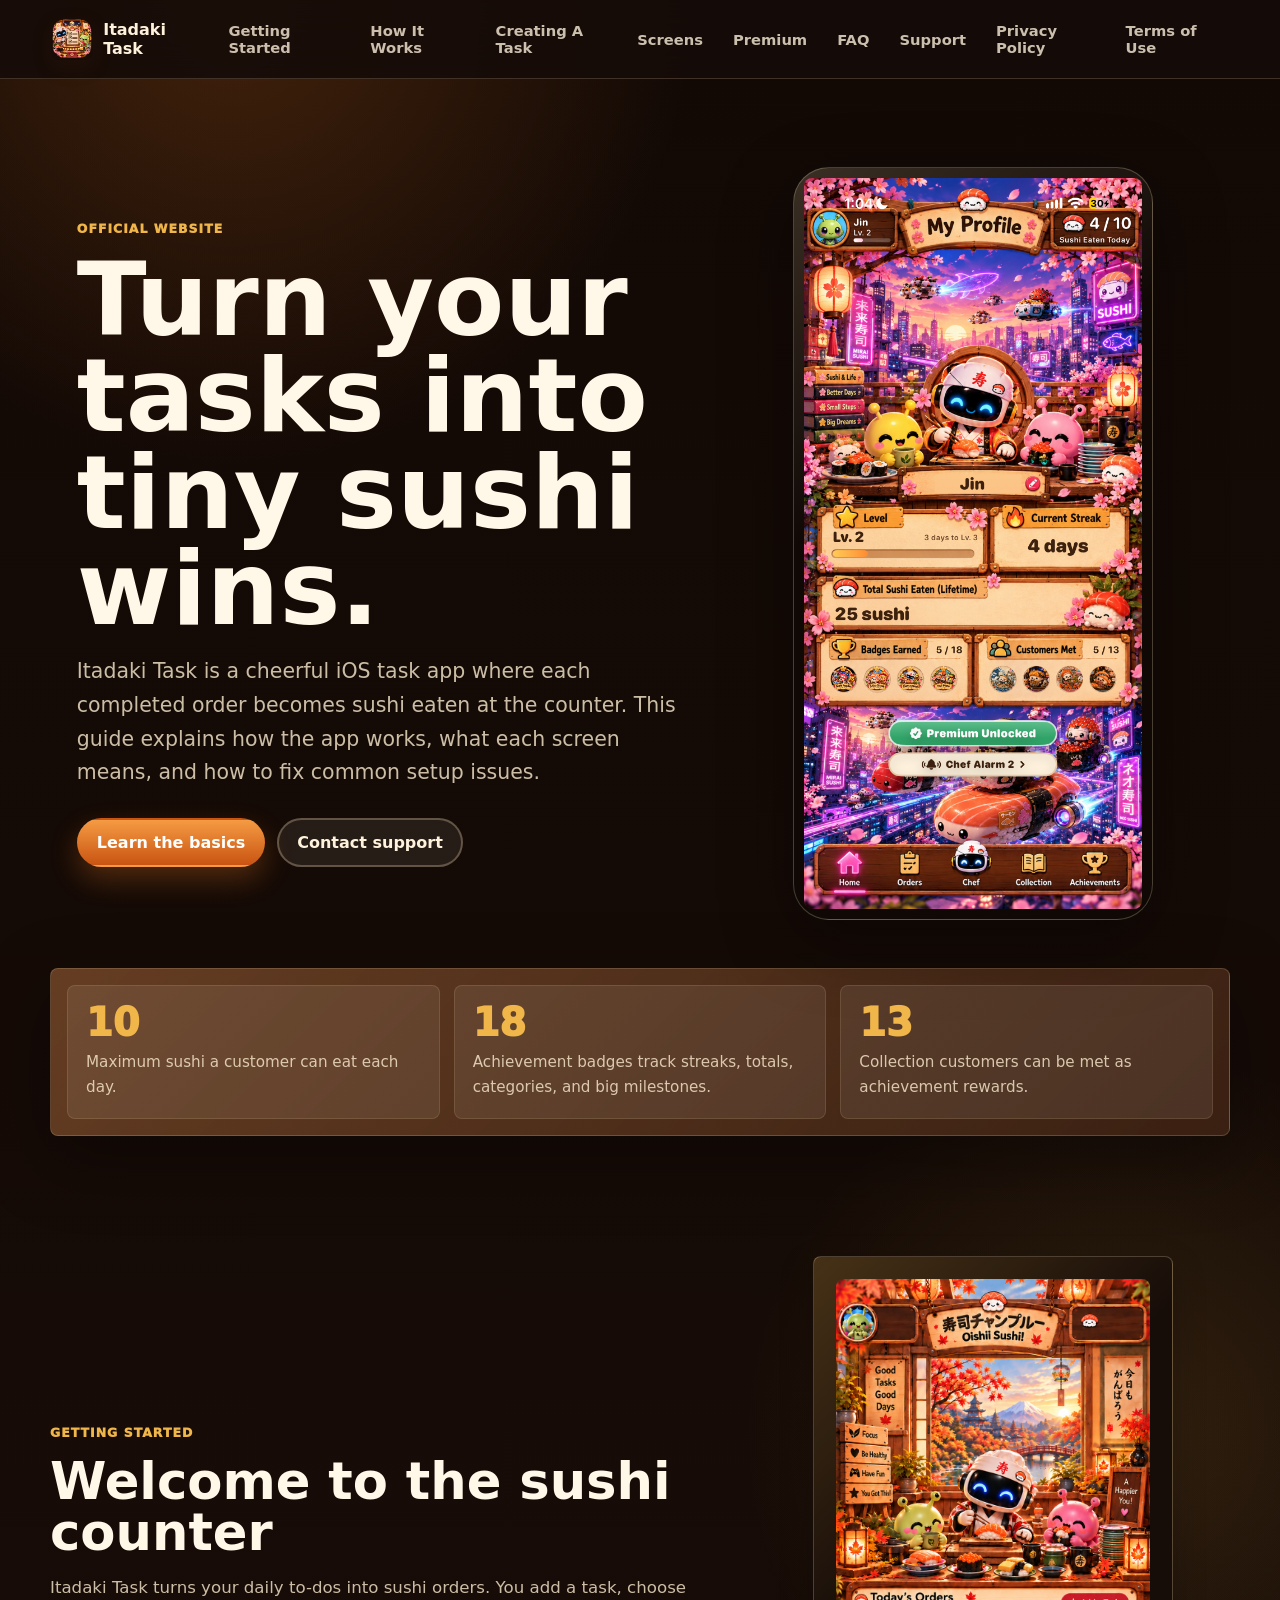
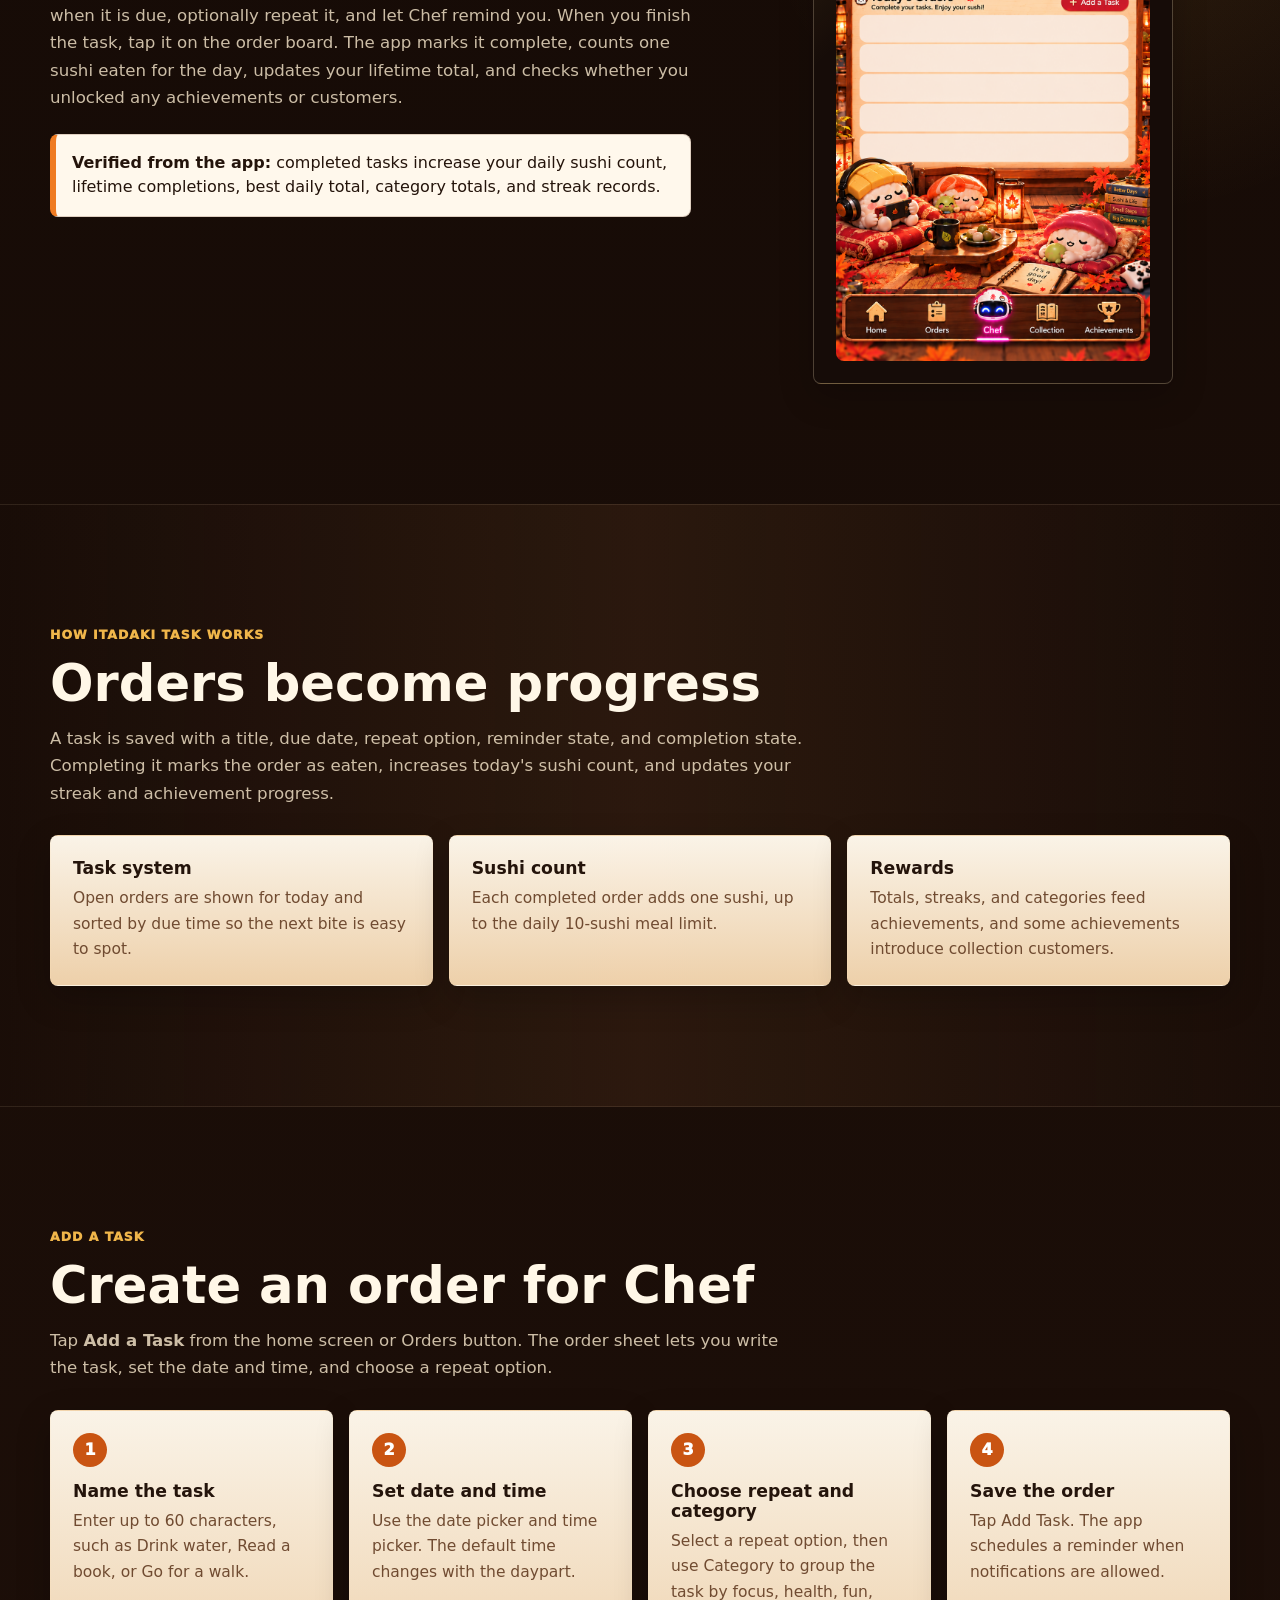
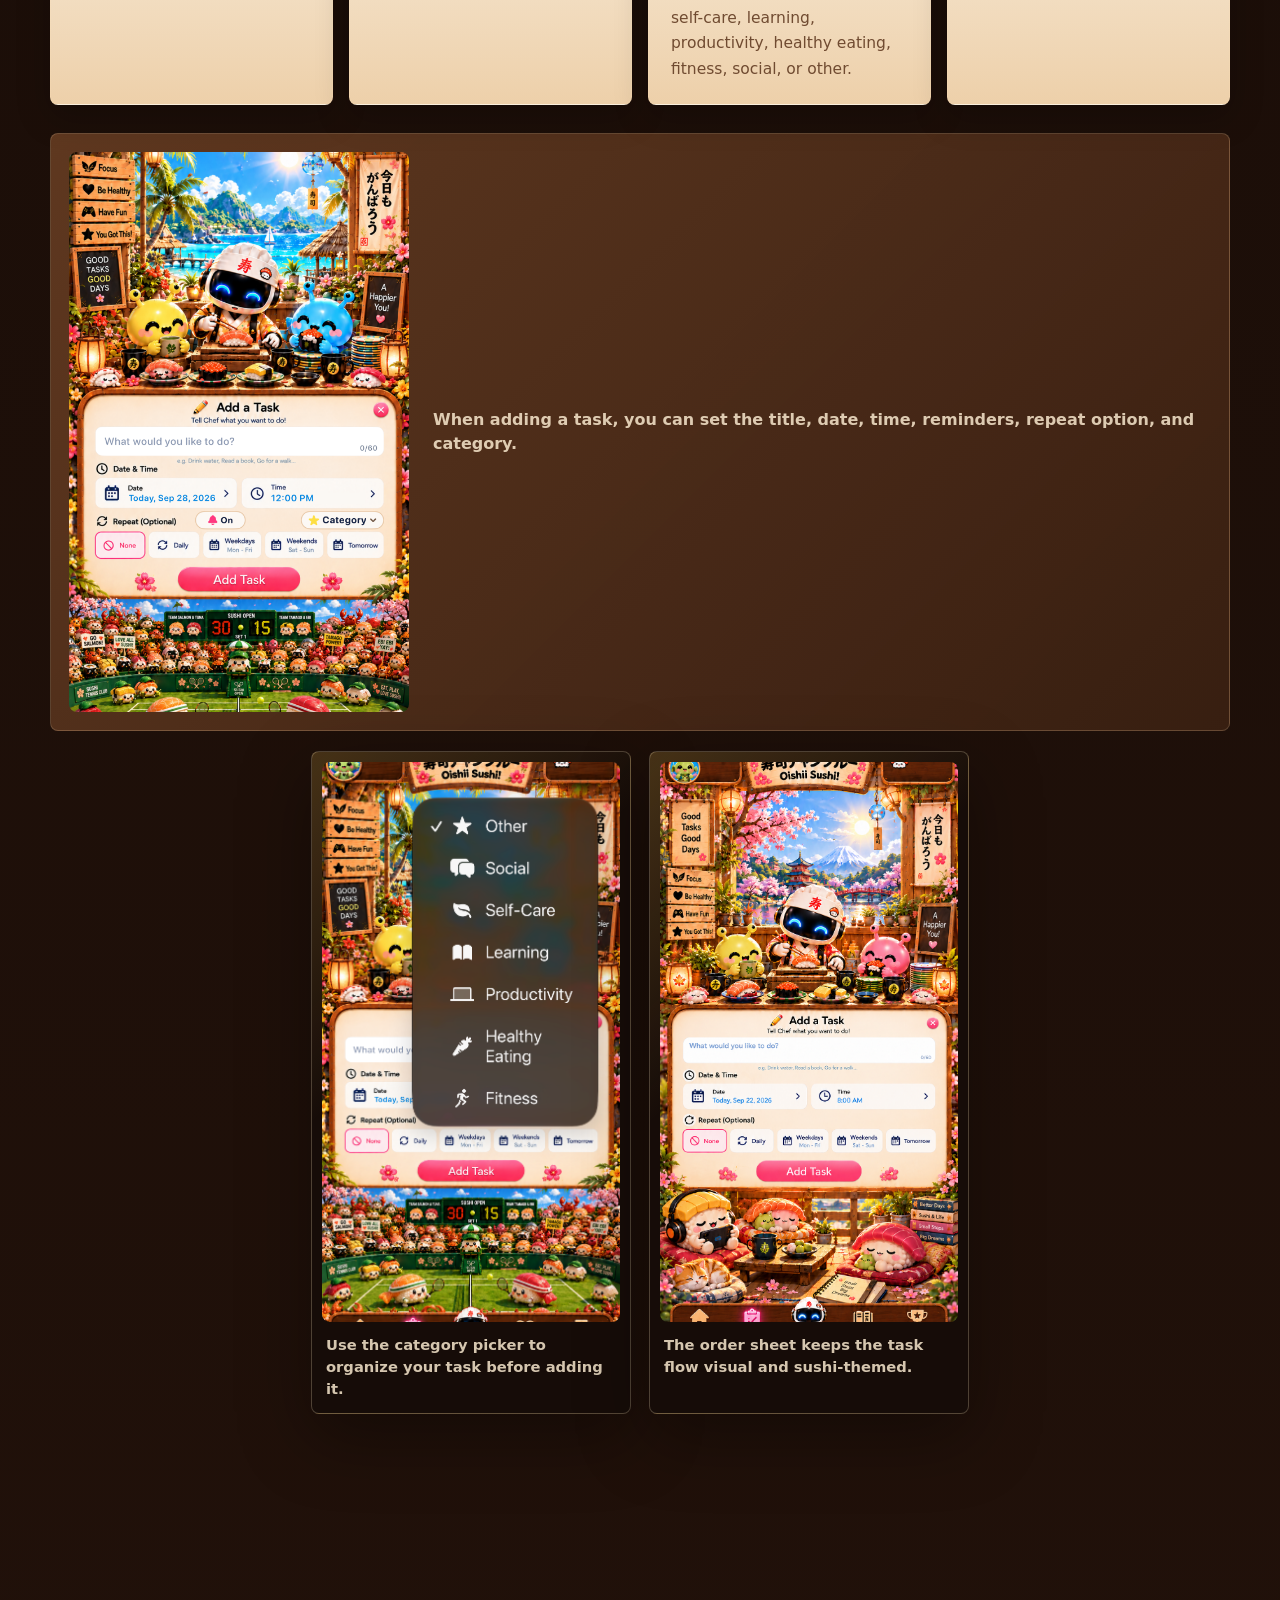
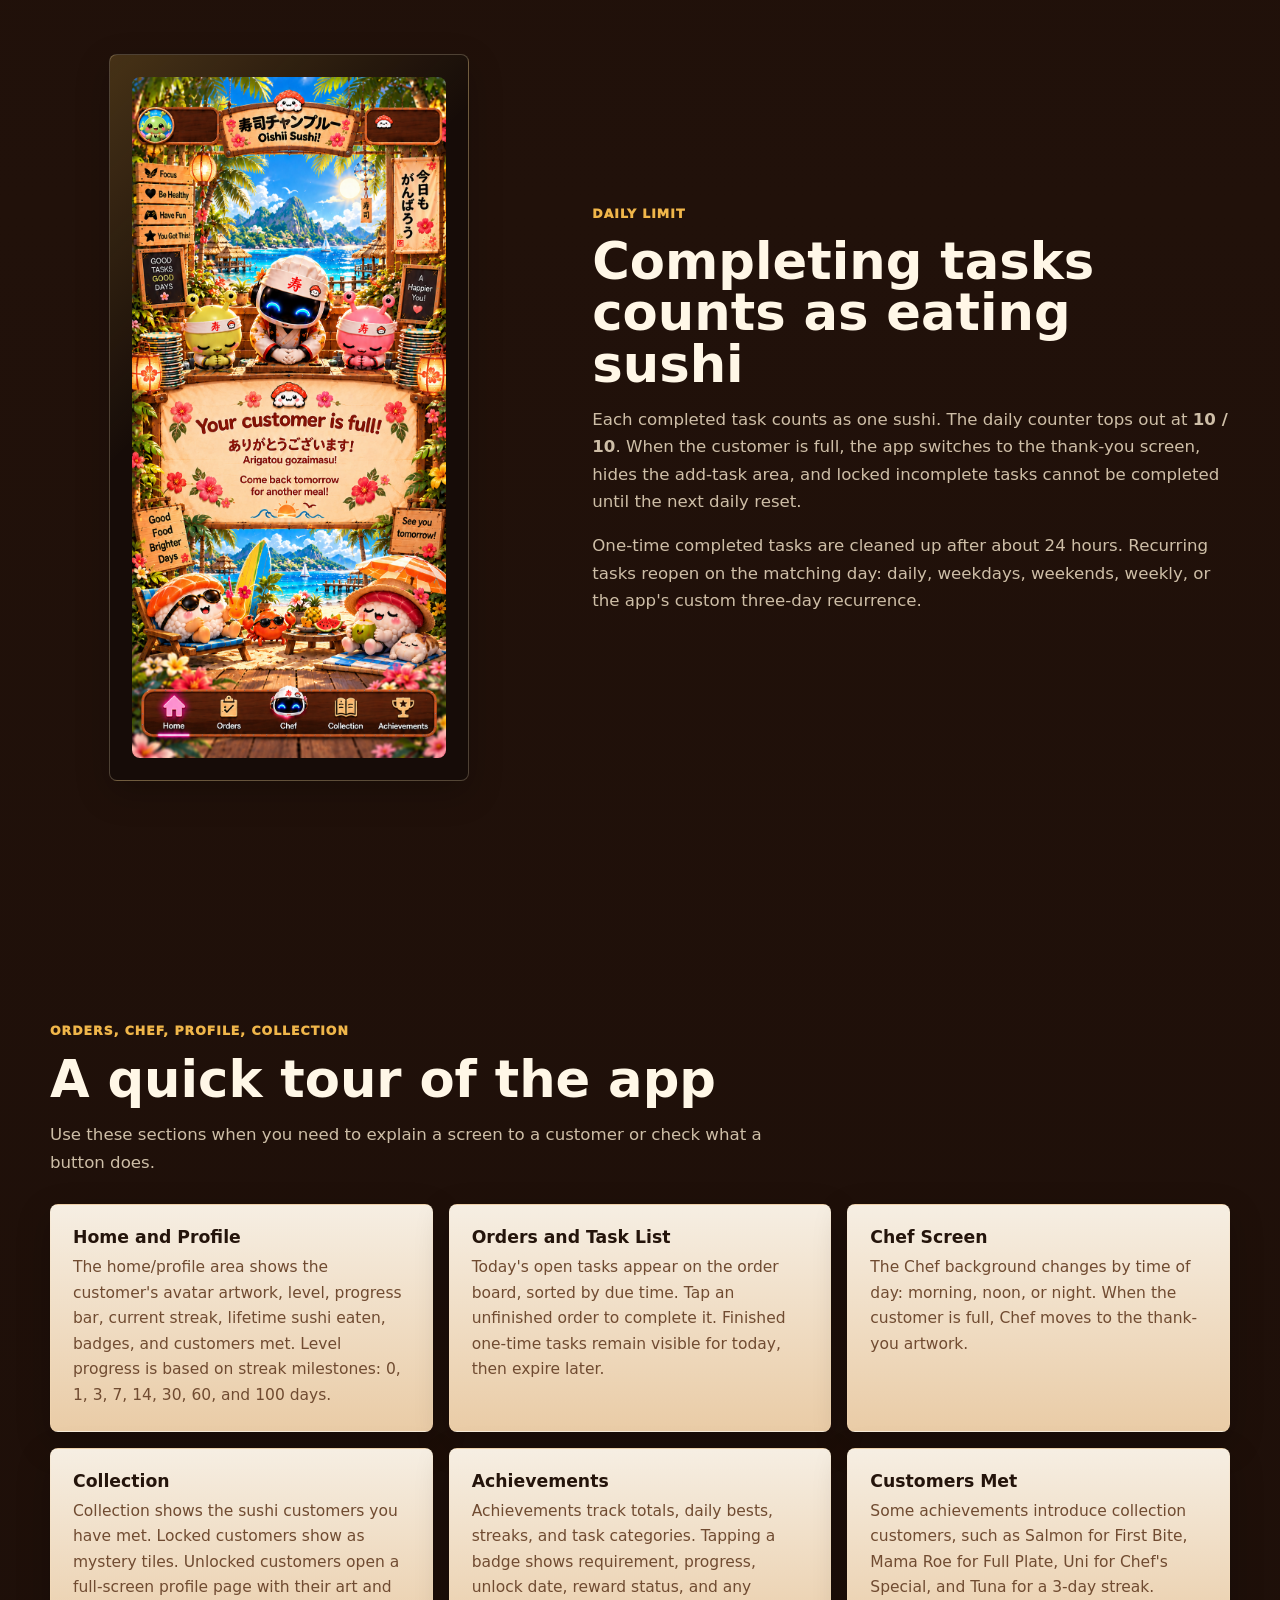
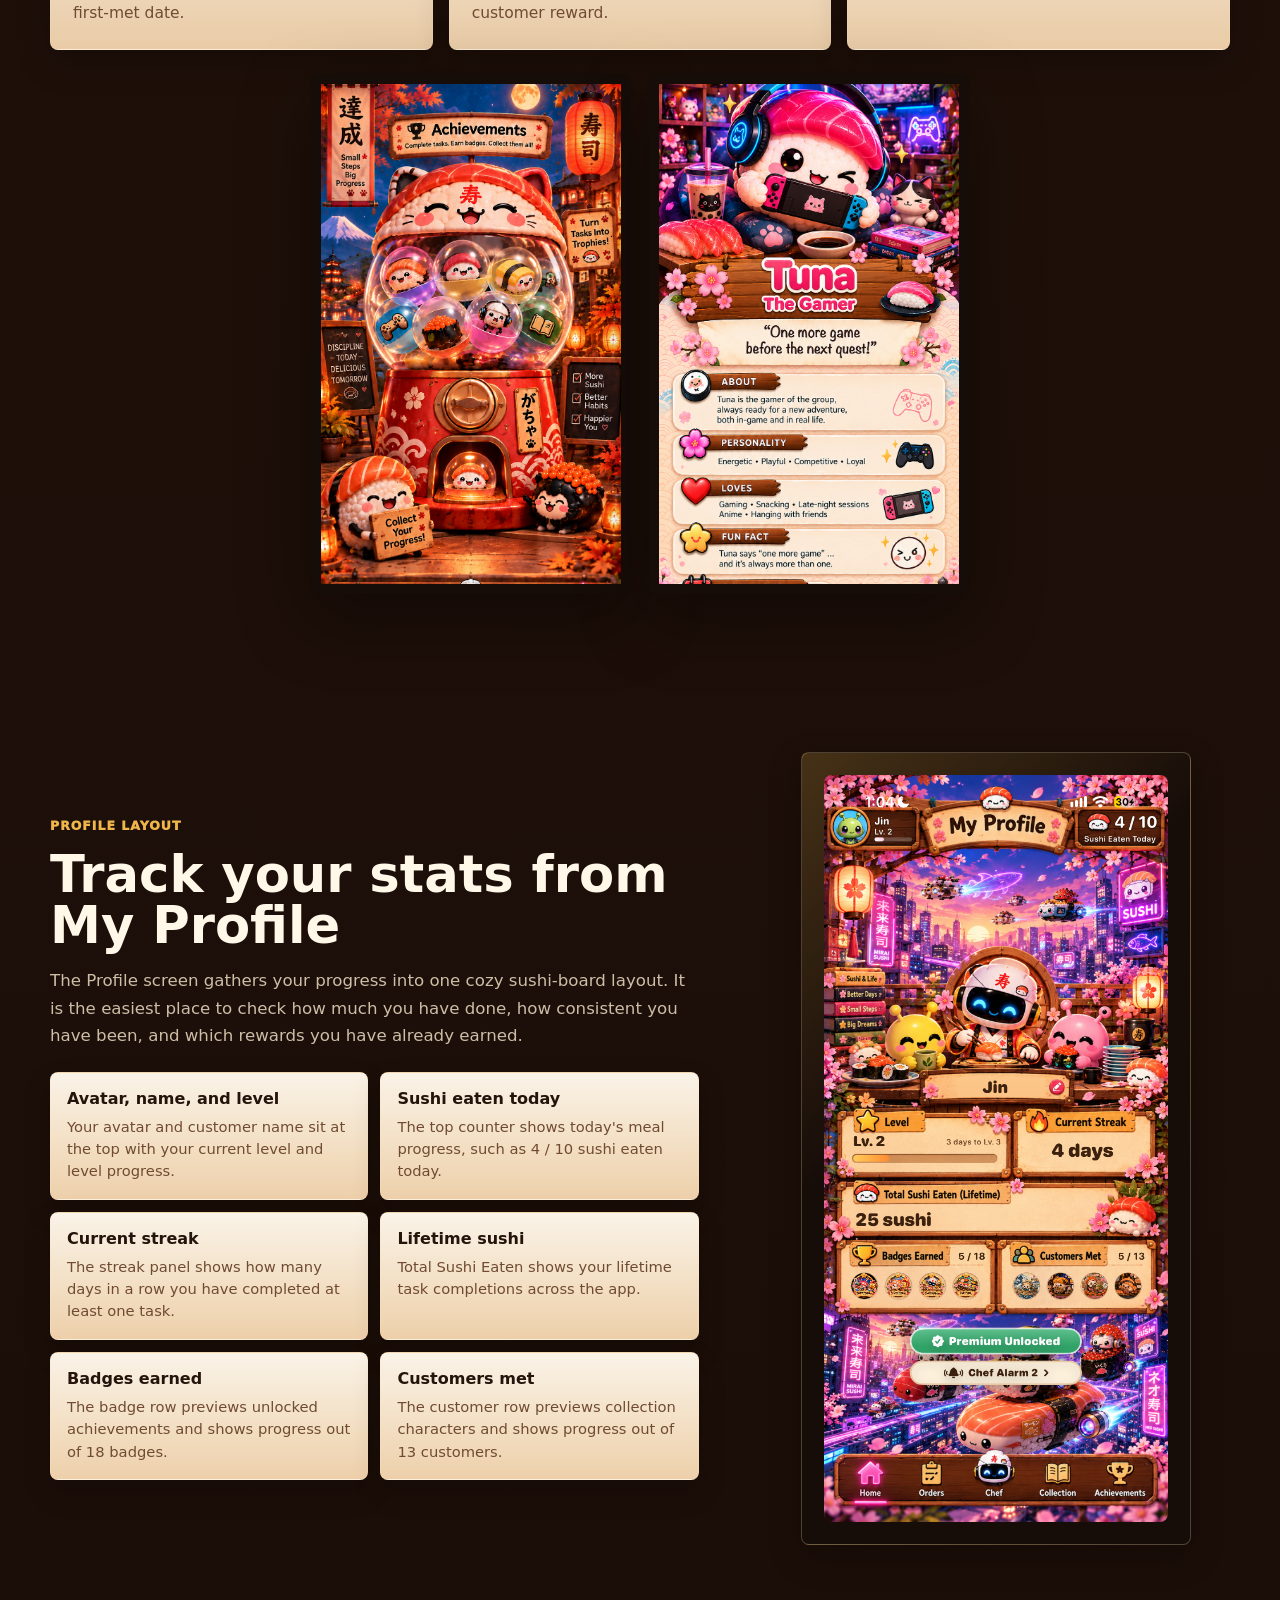
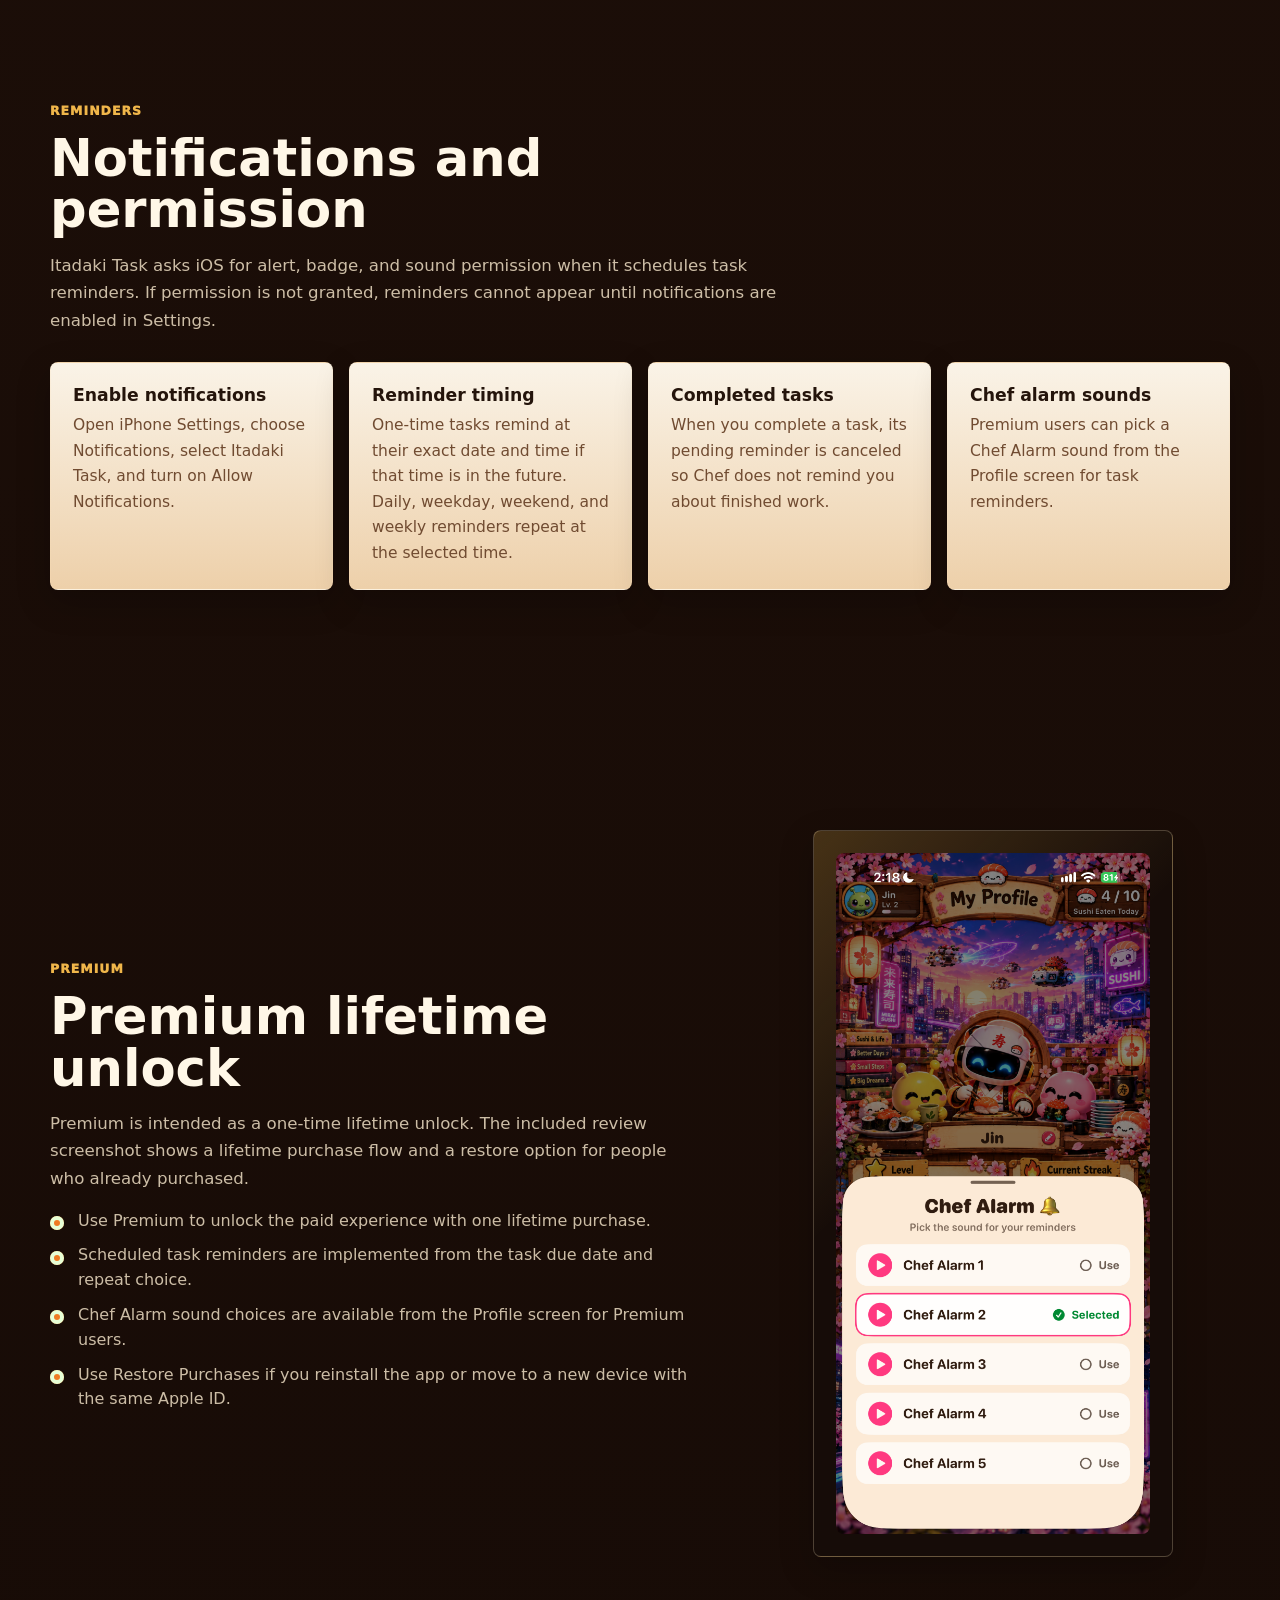
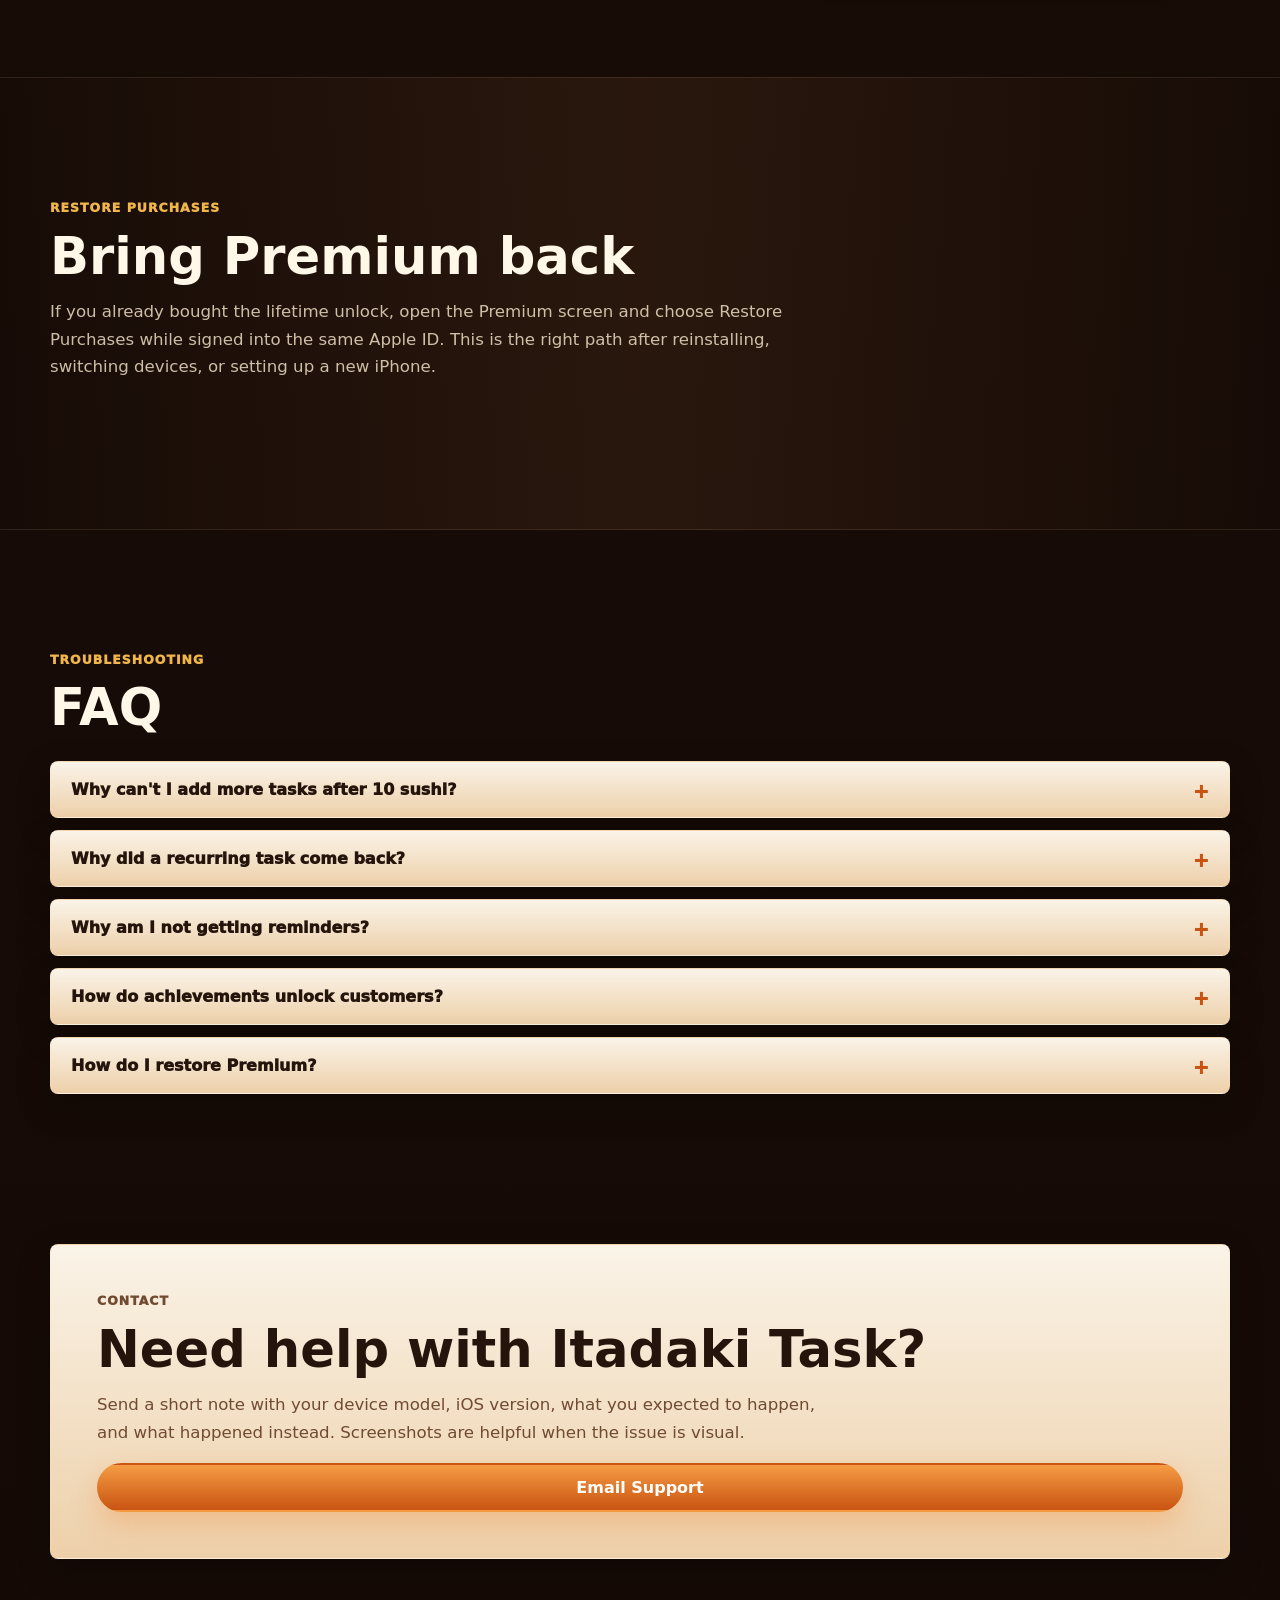
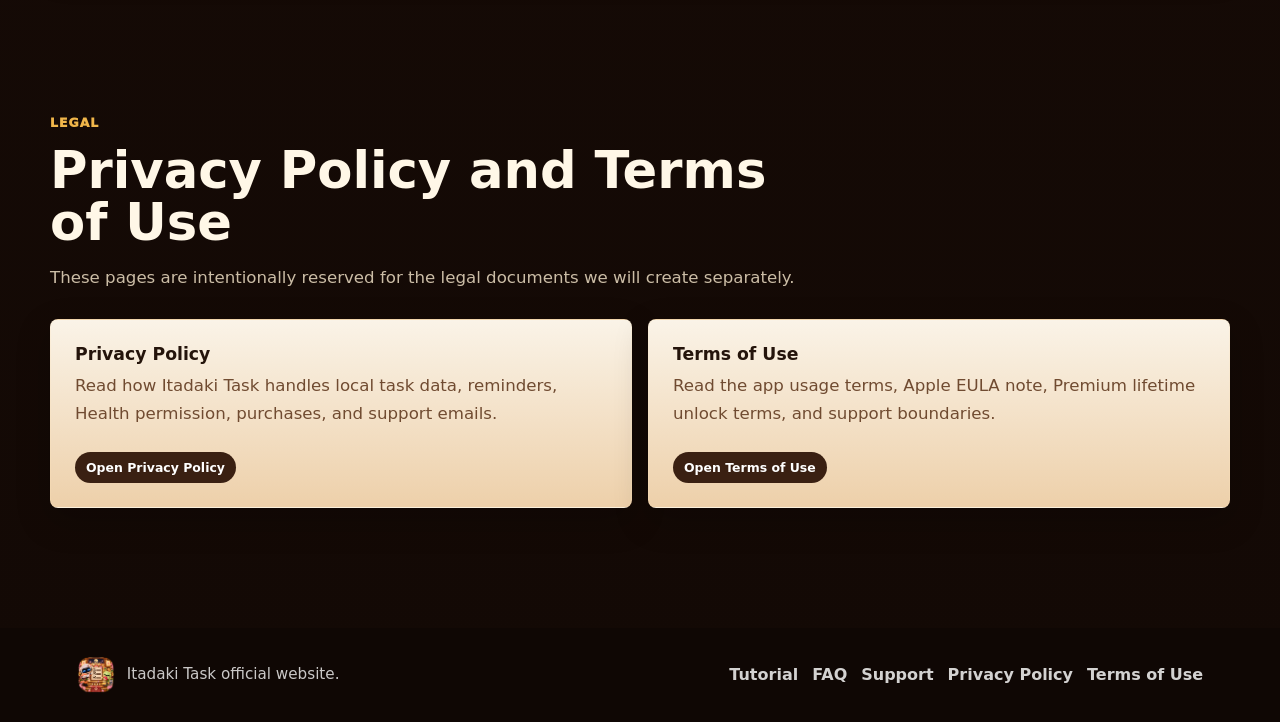
==== commit 07d7160f: "Document task categories and premium alarms" ====
--- a/index.html
+++ b/index.html
@@ -140,8 +140,8 @@
           </article>
           <article class="step-card">
             <span>3</span>
-            <h3>Choose repeat</h3>
-            <p>Select None, Daily, Weekdays, Weekends, or Tomorrow from the repeat row.</p>
+            <h3>Choose repeat and category</h3>
+            <p>Select a repeat option, then use Category to group the task by focus, health, fun, self-care, learning, productivity, healthy eating, fitness, social, or other.</p>
           </article>
           <article class="step-card">
             <span>4</span>
@@ -150,9 +150,19 @@
           </article>
         </div>
         <figure class="wide-shot">
-          <img src="assets/screenshots/add-task-order.png" alt="Add a Task order sheet" />
-          <figcaption>The Add a Task sheet uses the same order-card artwork from the app.</figcaption>
+          <img src="assets/screenshots/add-task-categories.png" alt="Add a Task screen with category button" />
+          <figcaption>When adding a task, you can set the title, date, time, reminders, repeat option, and category.</figcaption>
         </figure>
+        <div class="mini-gallery" aria-label="Add task category screenshots">
+          <figure>
+            <img src="assets/screenshots/category-picker.png" alt="Task category picker showing category options" />
+            <figcaption>Use the category picker to organize your task before adding it.</figcaption>
+          </figure>
+          <figure>
+            <img src="assets/screenshots/add-task-order.png" alt="Original Add a Task order sheet" />
+            <figcaption>The order sheet keeps the task flow visual and sushi-themed.</figcaption>
+          </figure>
+        </div>
       </section>
 
       <section class="section sushi-limit" aria-labelledby="daily-limit-title">
@@ -299,6 +309,10 @@
             <h3>Completed tasks</h3>
             <p>When you complete a task, its pending reminder is canceled so Chef does not remind you about finished work.</p>
           </article>
+          <article>
+            <h3>Chef alarm sounds</h3>
+            <p>Premium users can pick a Chef Alarm sound from the Profile screen for task reminders.</p>
+          </article>
         </div>
       </section>
 
@@ -313,17 +327,12 @@
           <ul class="check-list">
             <li>Use Premium to unlock the paid experience with one lifetime purchase.</li>
             <li>Scheduled task reminders are implemented from the task due date and repeat choice.</li>
-            <li>Chef notification sound assets exist in the project for a custom reminder sound.</li>
+            <li>Chef Alarm sound choices are available from the Profile screen for Premium users.</li>
             <li>Use Restore Purchases if you reinstall the app or move to a new device with the same Apple ID.</li>
           </ul>
-          <div class="callout caution">
-            Source check: task reminders are implemented, and Chef alarm MP3 files exist. The scanned
-            notification scheduler currently uses the default iOS sound, so publish custom-sound wording
-            only after the app build confirms that sound is wired in.
-          </div>
         </div>
         <div class="feature-card image-card">
-          <img src="assets/screenshots/premium-review.png" alt="Itadaki Task Premium screen" />
+          <img src="assets/screenshots/chef-alarm-picker.png" alt="Chef Alarm sound picker for Premium users" />
         </div>
       </section>
 
--- a/styles.css
+++ b/styles.css
@@ -414,6 +414,37 @@
   line-height: 1.5;
 }
 
+.mini-gallery {
+  display: grid;
+  grid-template-columns: repeat(2, minmax(0, 320px));
+  justify-content: center;
+  gap: 18px;
+  margin-top: 20px;
+}
+
+.mini-gallery figure {
+  margin: 0;
+  padding: 10px;
+  background:
+    linear-gradient(135deg, rgba(240, 182, 74, 0.22), transparent 38%),
+    var(--espresso);
+  border: 1px solid rgba(255, 232, 190, 0.24);
+  border-radius: var(--radius);
+  box-shadow: var(--shadow);
+}
+
+.mini-gallery img {
+  width: 100%;
+  max-height: 560px;
+  object-fit: cover;
+  border-radius: var(--radius);
+}
+
+.mini-gallery figcaption {
+  padding: 12px 4px 2px;
+  font-size: 0.92rem;
+}
+
 .feature-grid {
   grid-template-columns: repeat(3, 1fr);
 }
@@ -490,7 +521,7 @@
 }
 
 .support-list {
-  grid-template-columns: repeat(3, 1fr);
+  grid-template-columns: repeat(4, 1fr);
 }
 
 .check-list {
@@ -826,7 +857,8 @@
   .support-list,
   .gallery-strip,
   .legal-grid,
-  .profile-stat-grid {
+  .profile-stat-grid,
+  .mini-gallery {
     grid-template-columns: 1fr;
   }
 
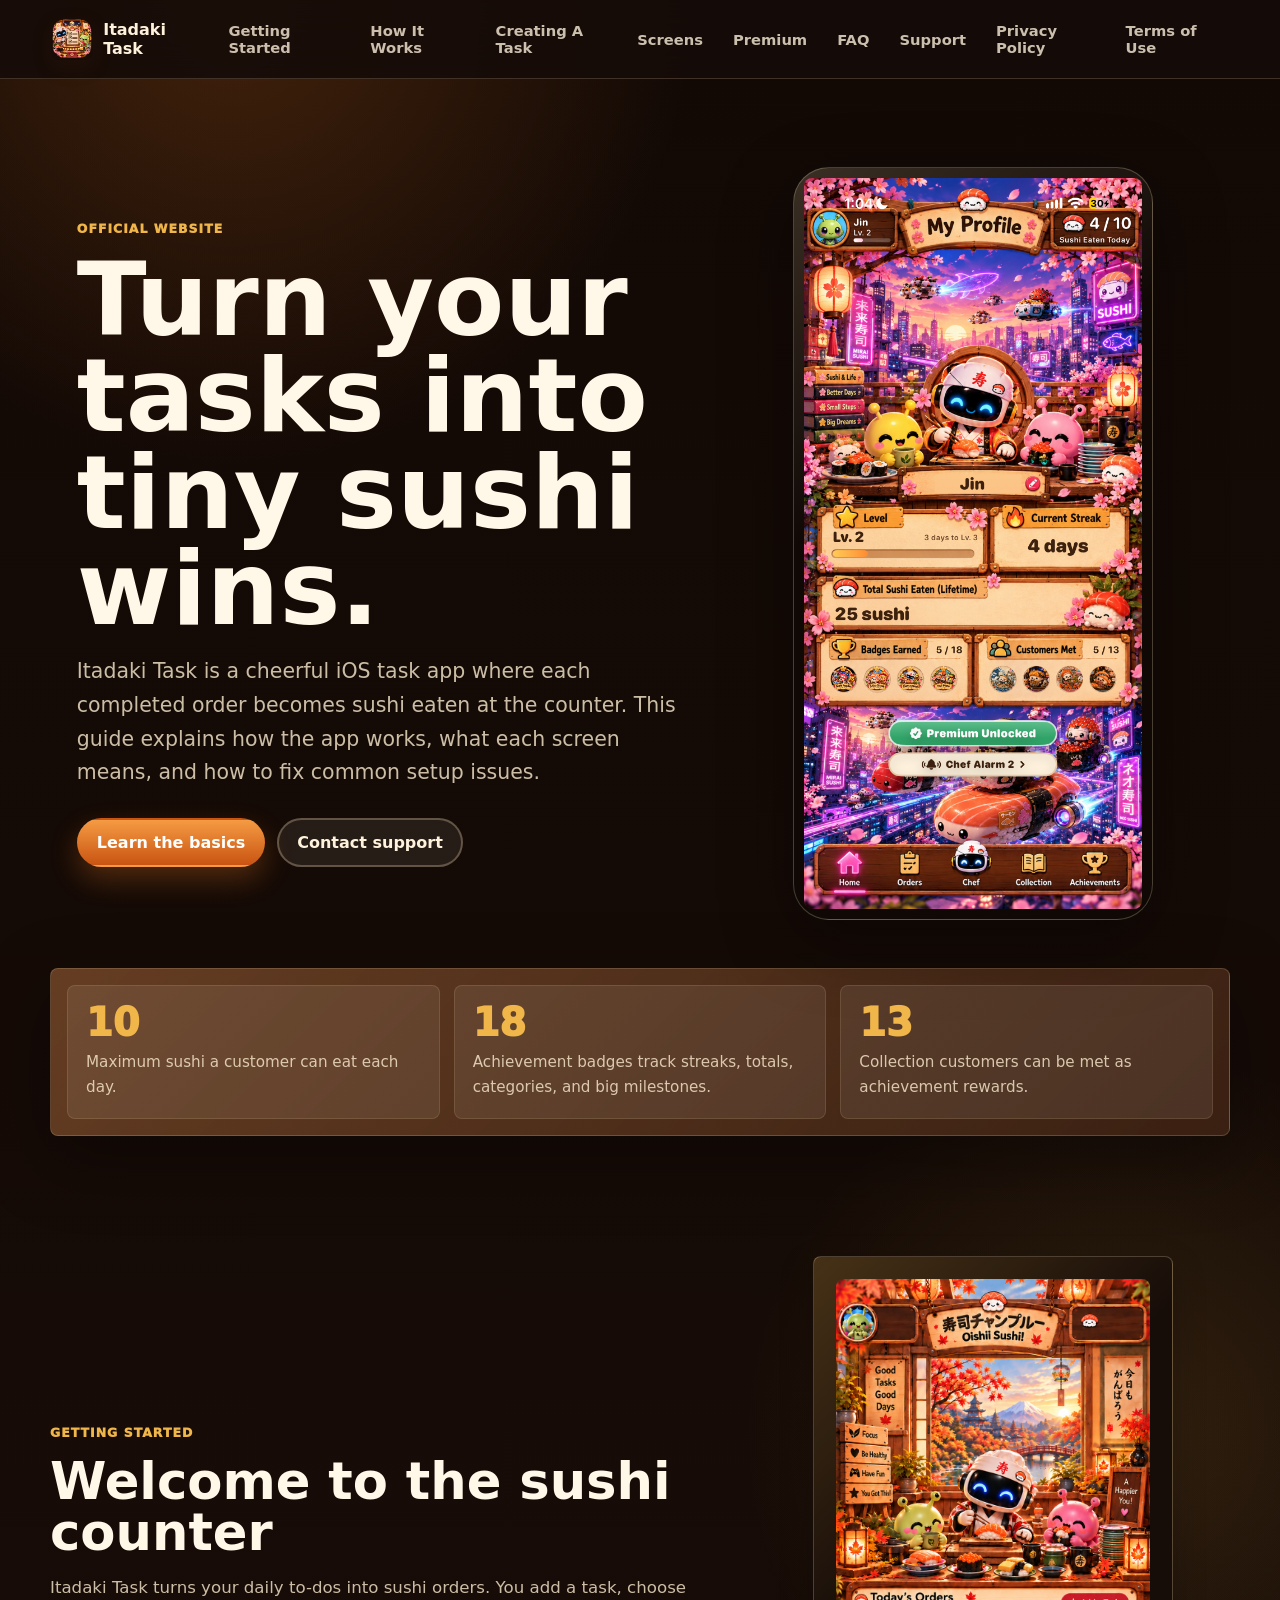
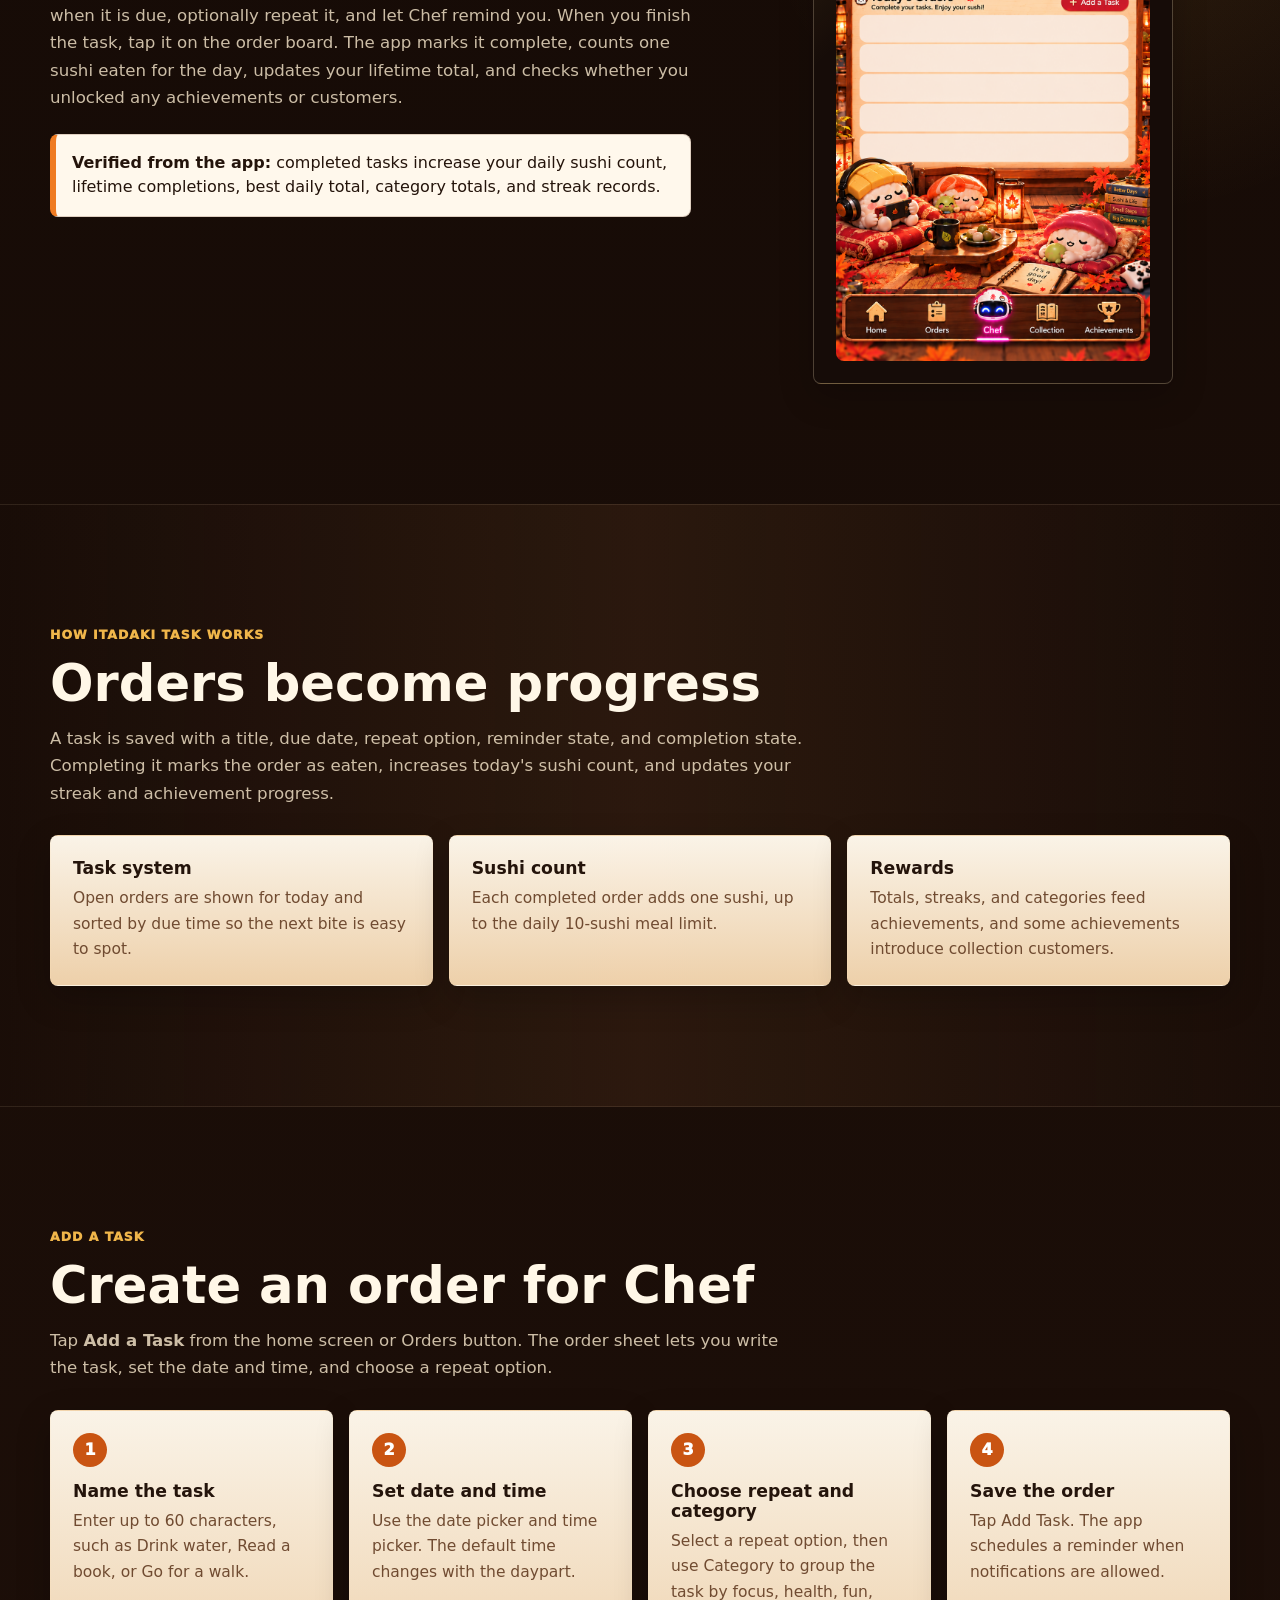
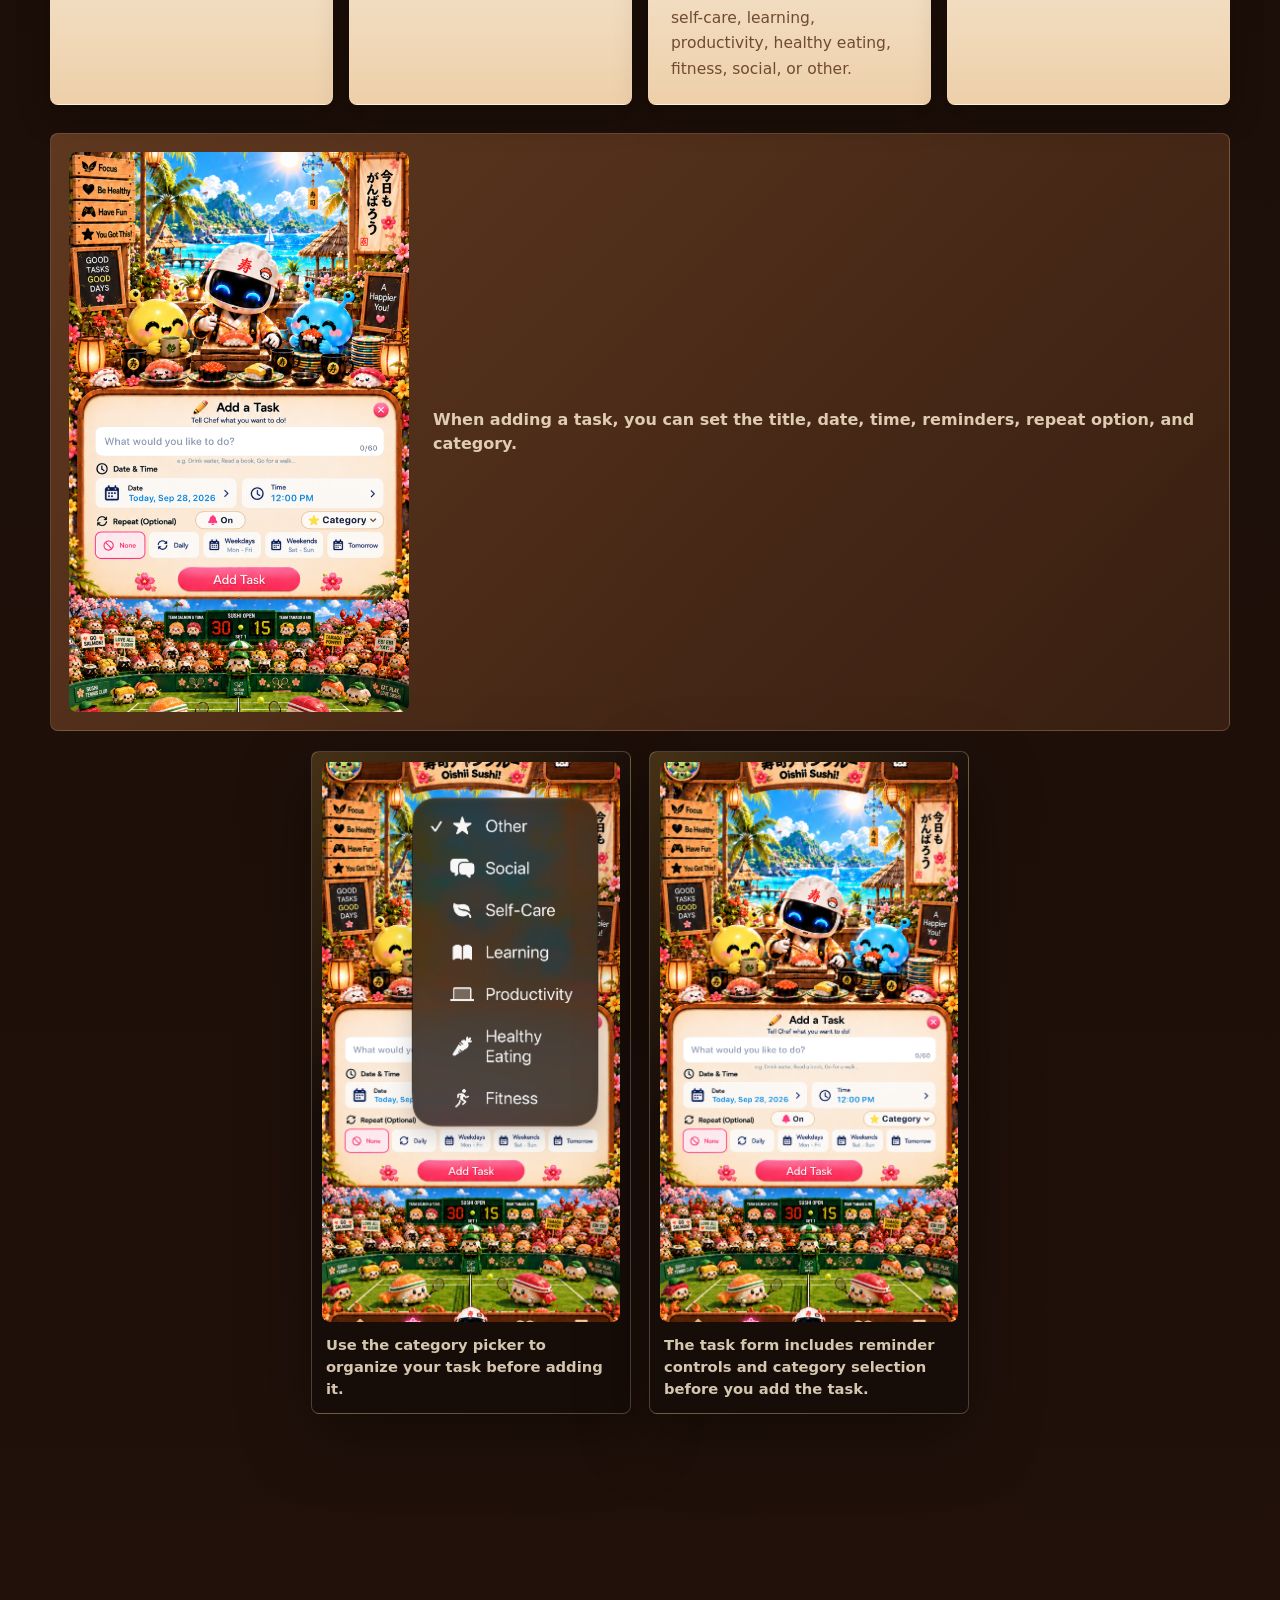
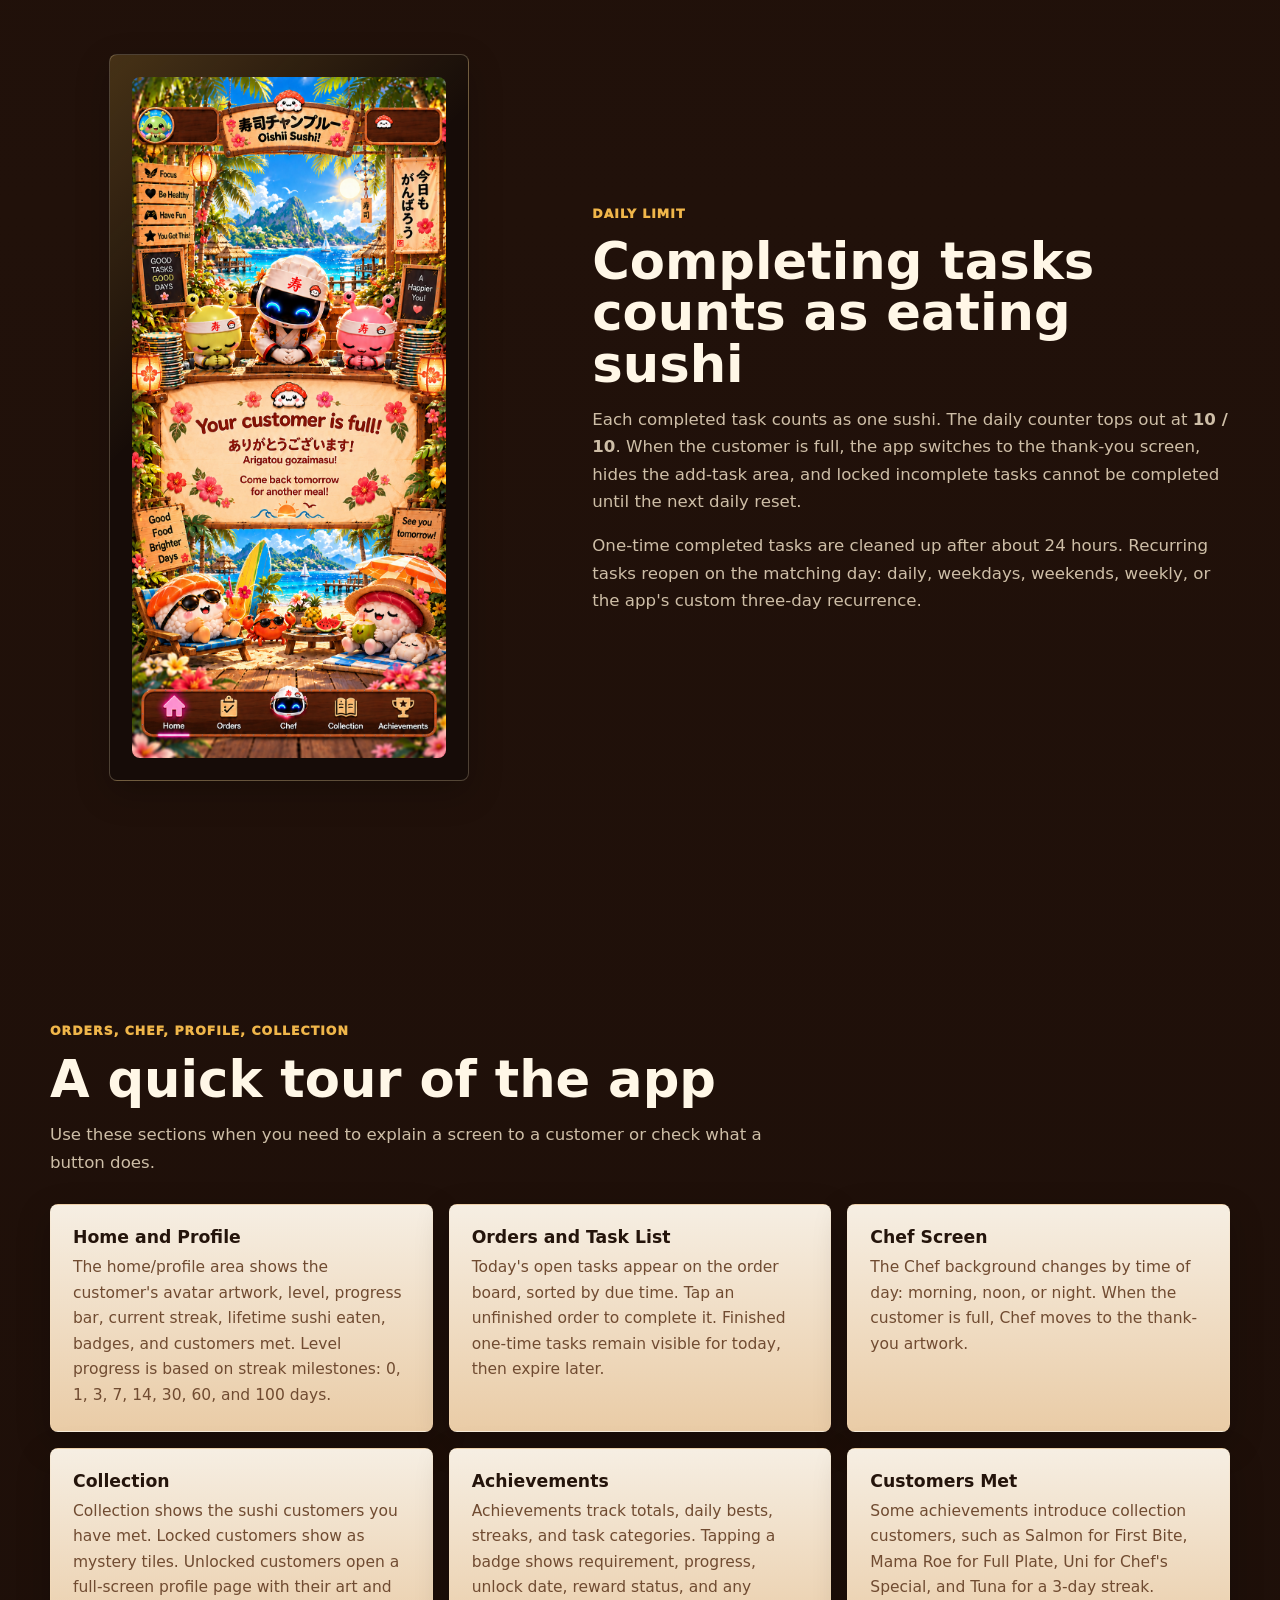
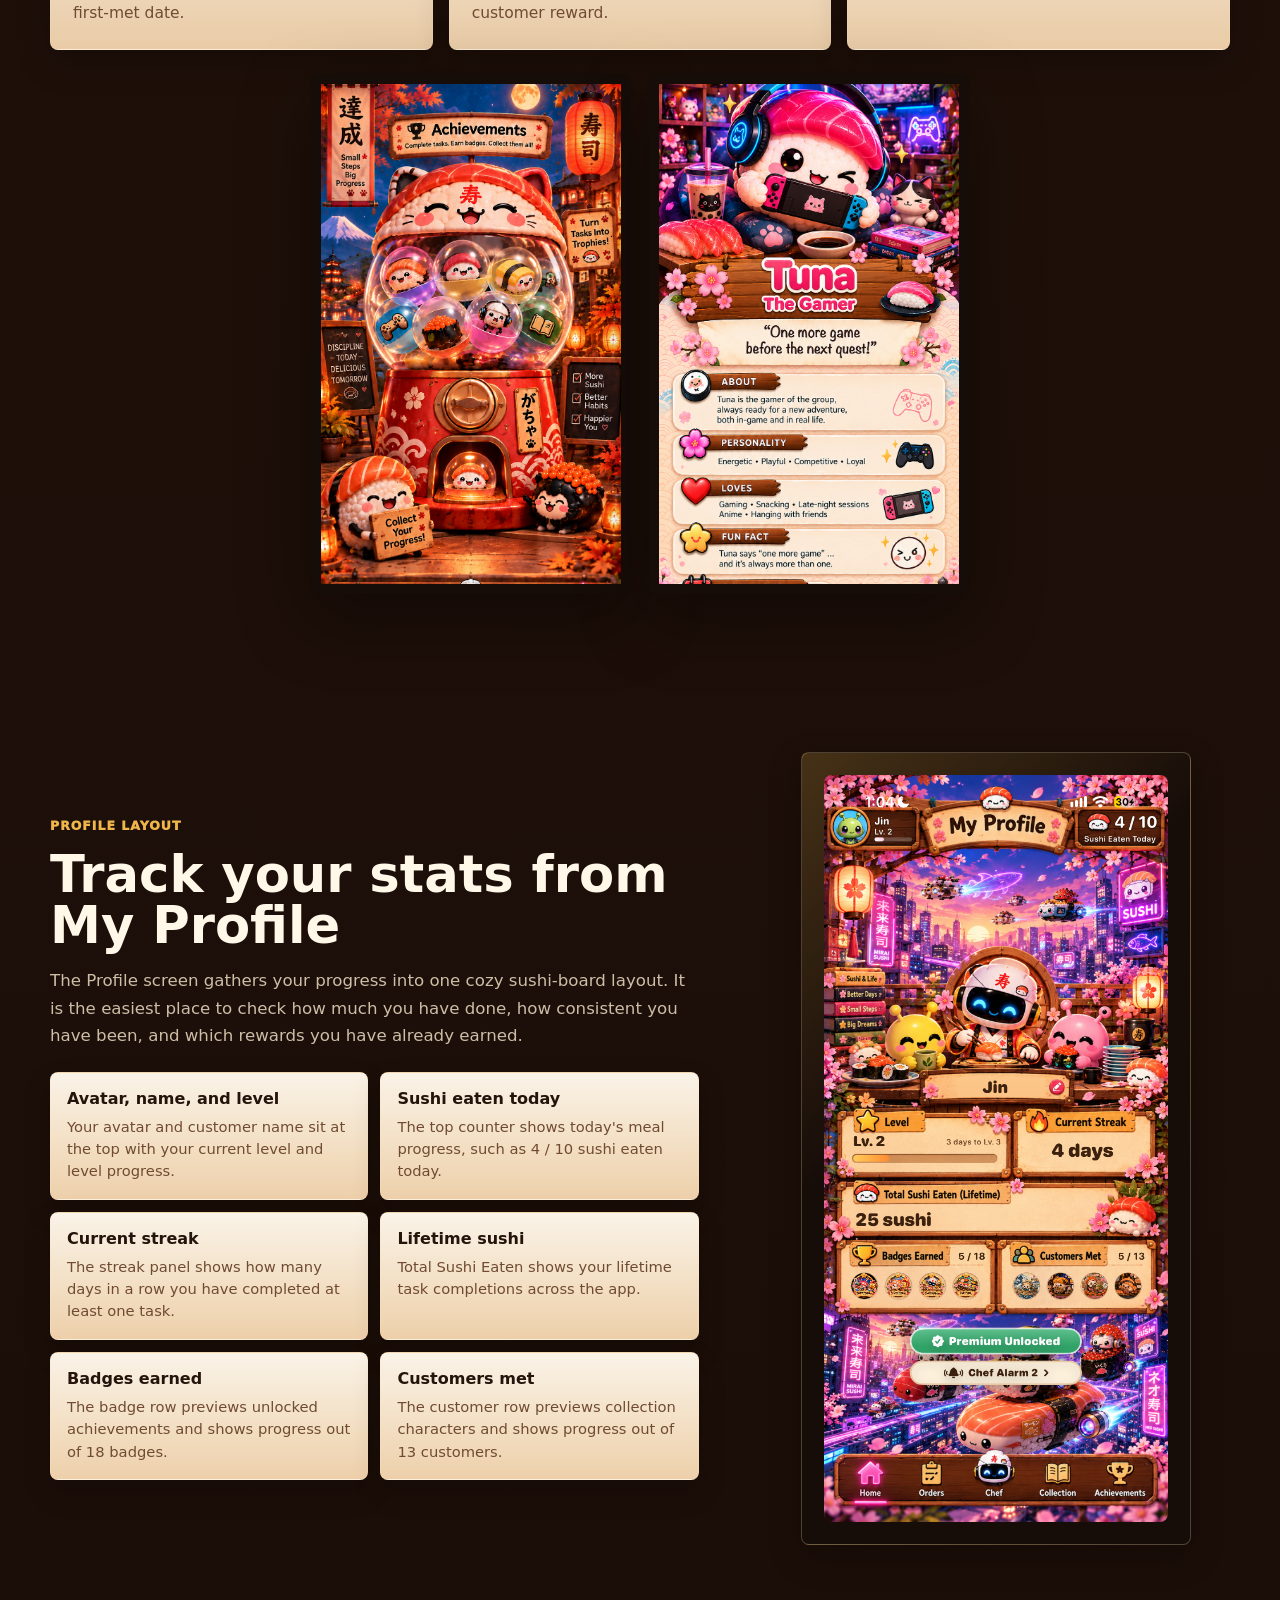
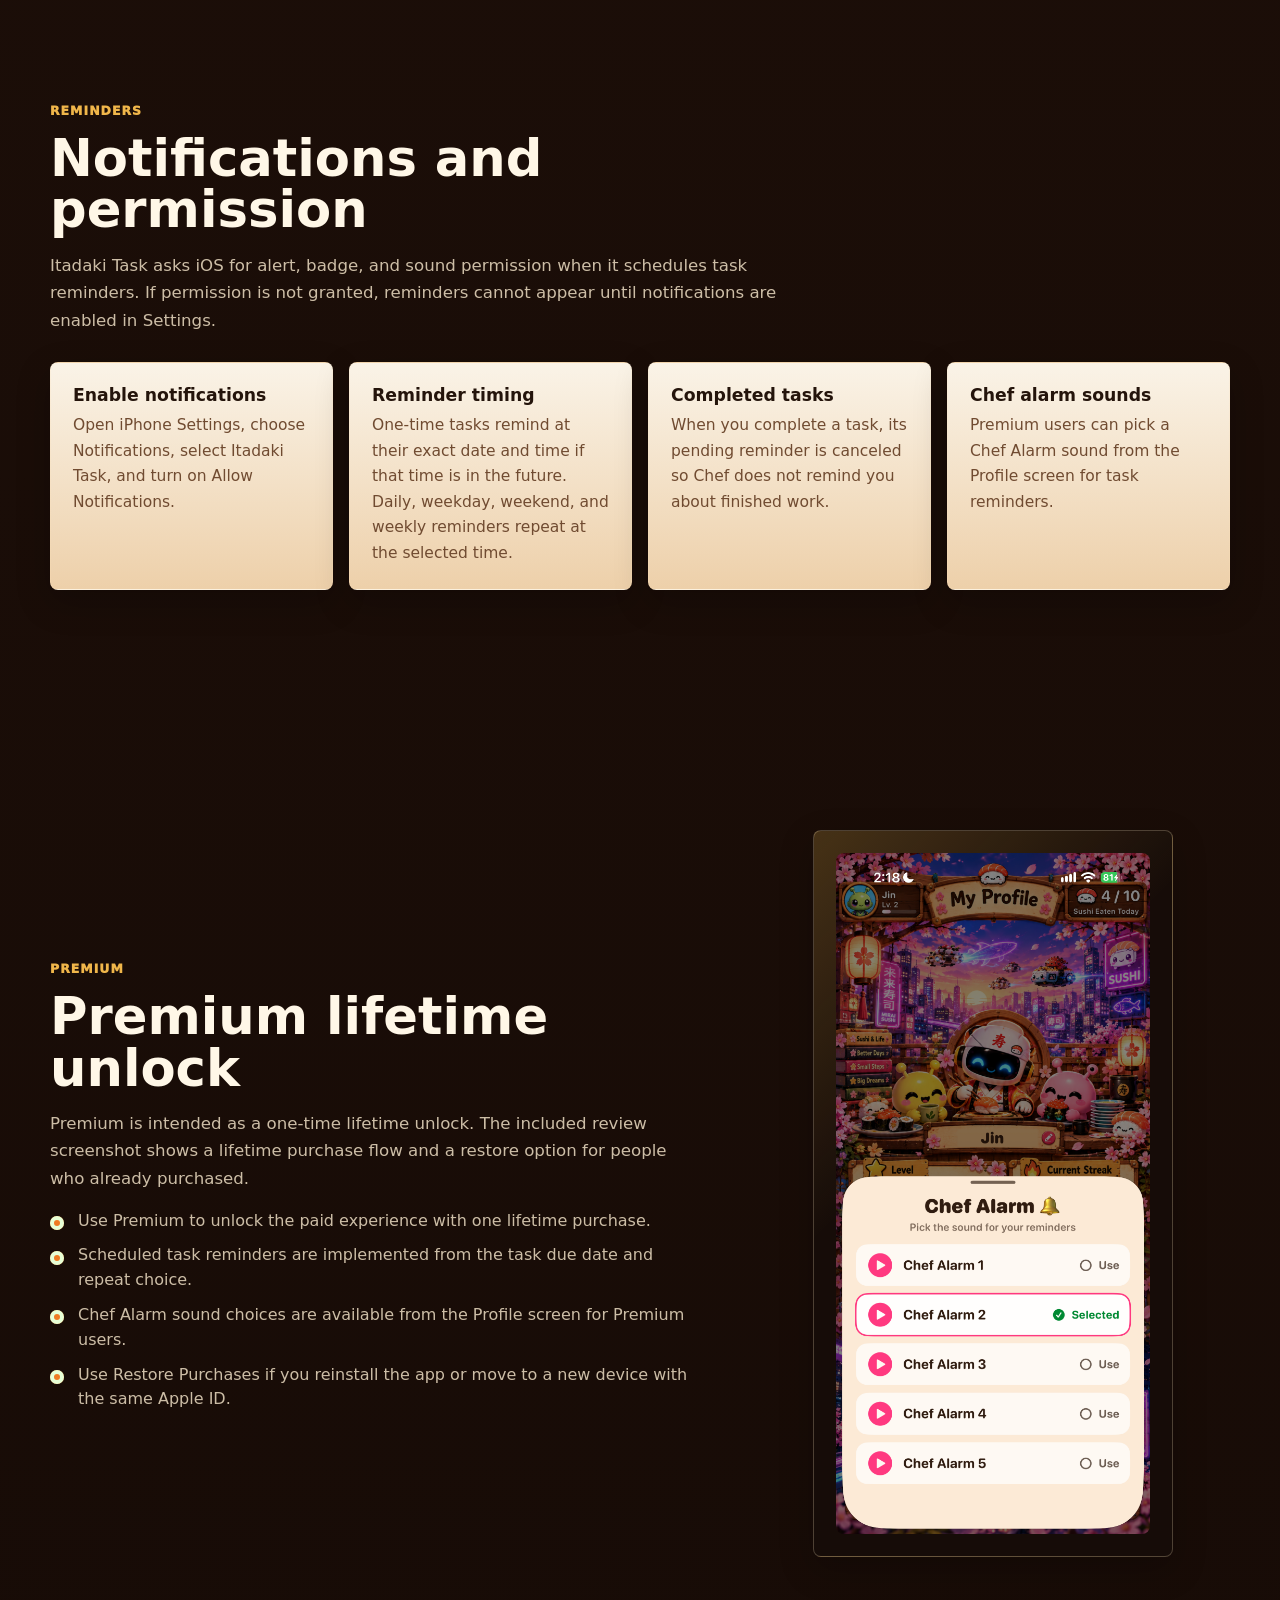
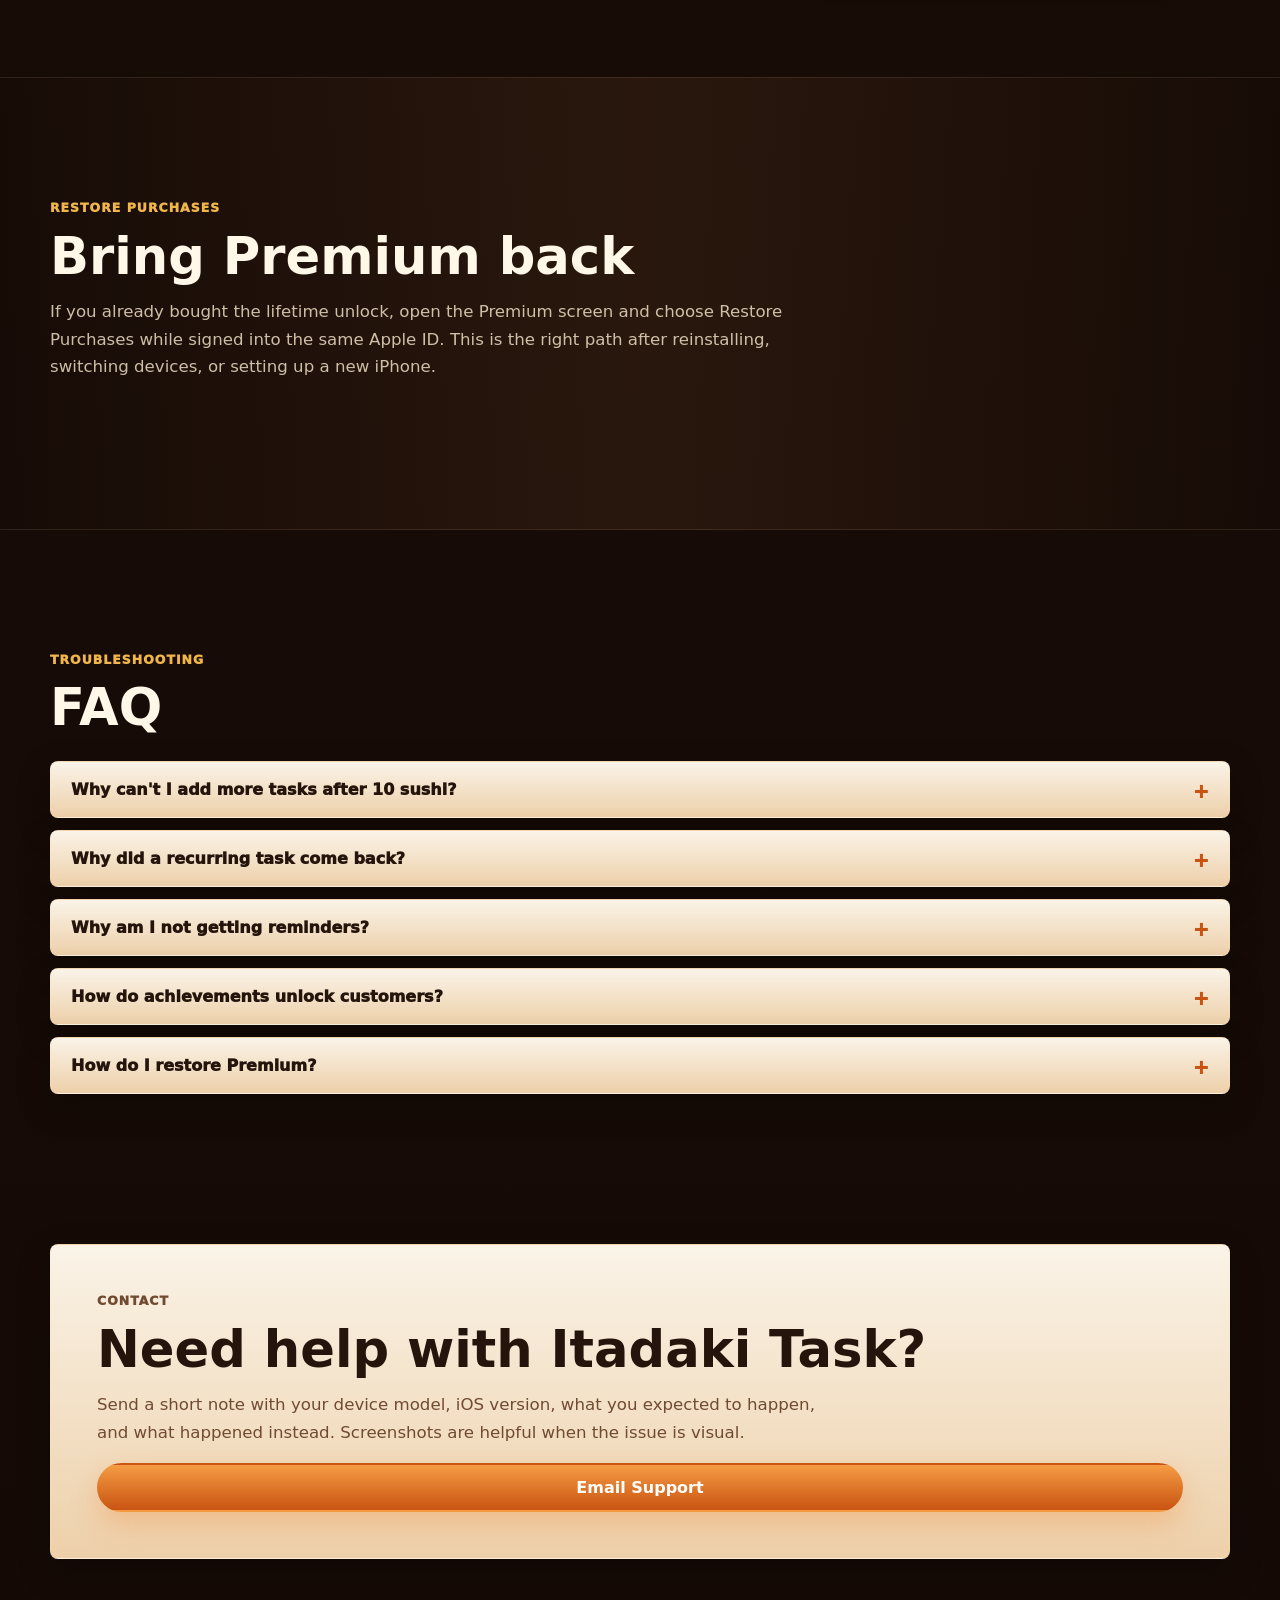
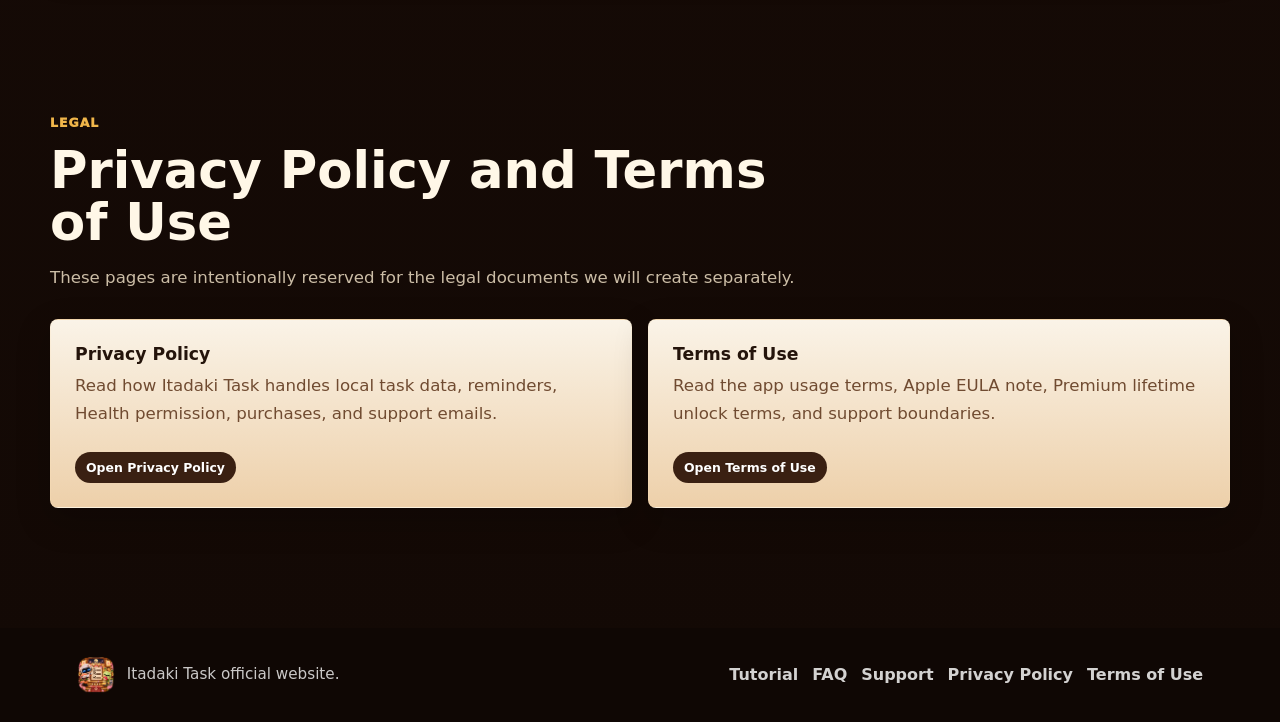
==== commit 41cfa633: "Use updated task screenshot throughout" ====
--- a/index.html
+++ b/index.html
@@ -159,8 +159,8 @@
             <figcaption>Use the category picker to organize your task before adding it.</figcaption>
           </figure>
           <figure>
-            <img src="assets/screenshots/add-task-order.png" alt="Original Add a Task order sheet" />
-            <figcaption>The order sheet keeps the task flow visual and sushi-themed.</figcaption>
+            <img src="assets/screenshots/add-task-categories.png" alt="Add a Task screen showing alarm toggle and category button" />
+            <figcaption>The task form includes reminder controls and category selection before you add the task.</figcaption>
           </figure>
         </div>
       </section>
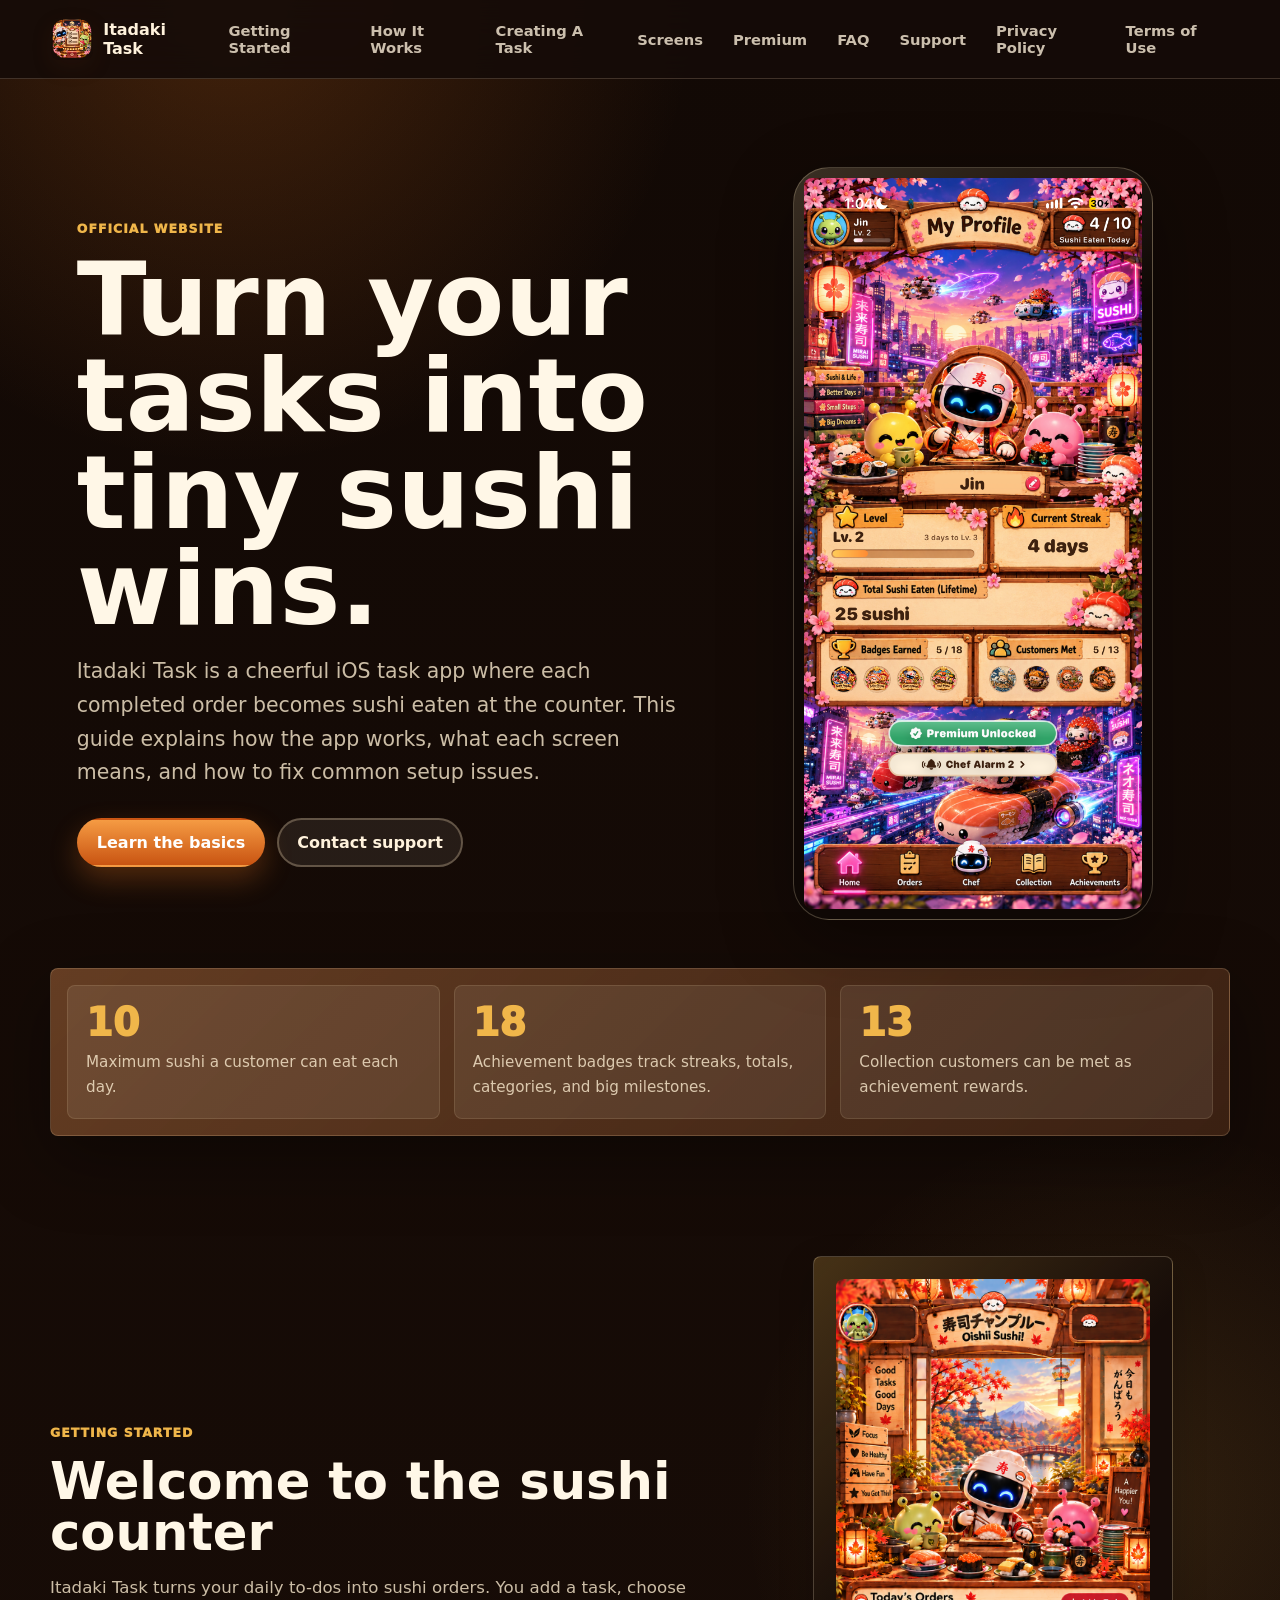
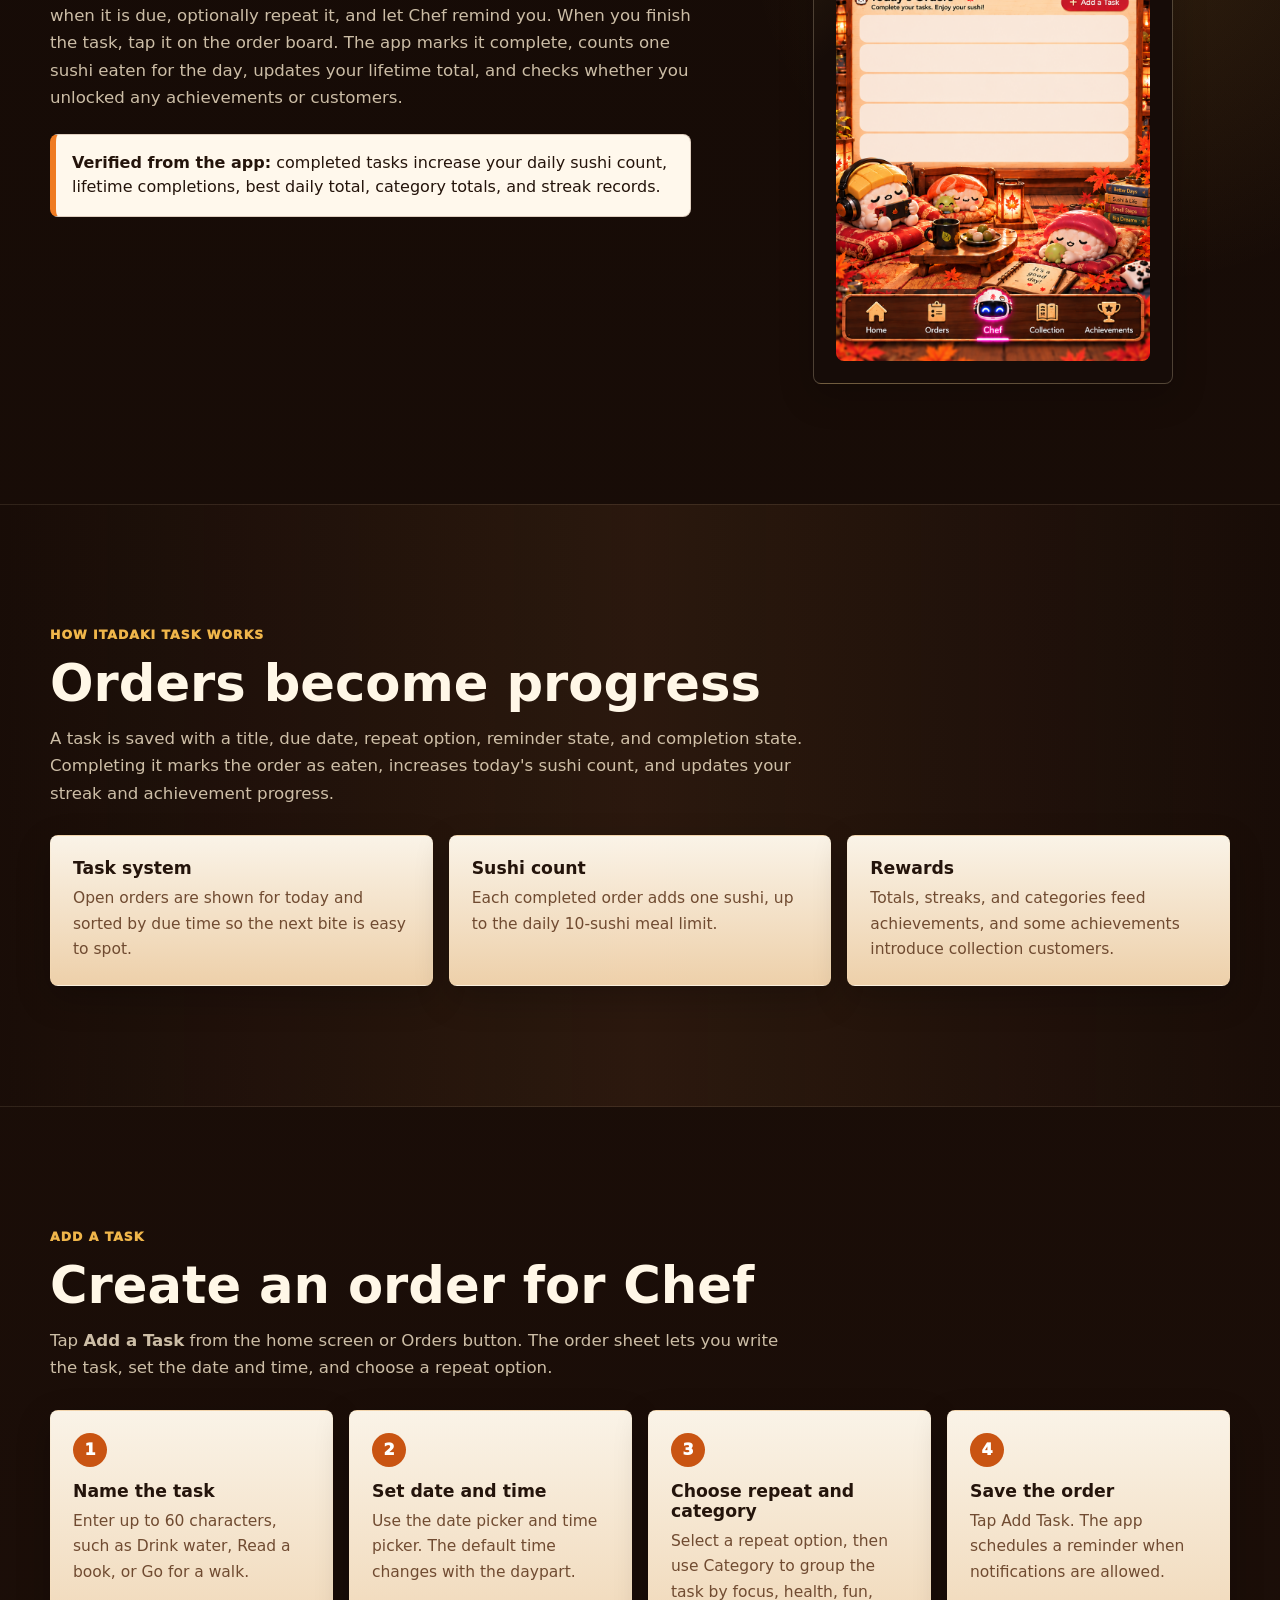
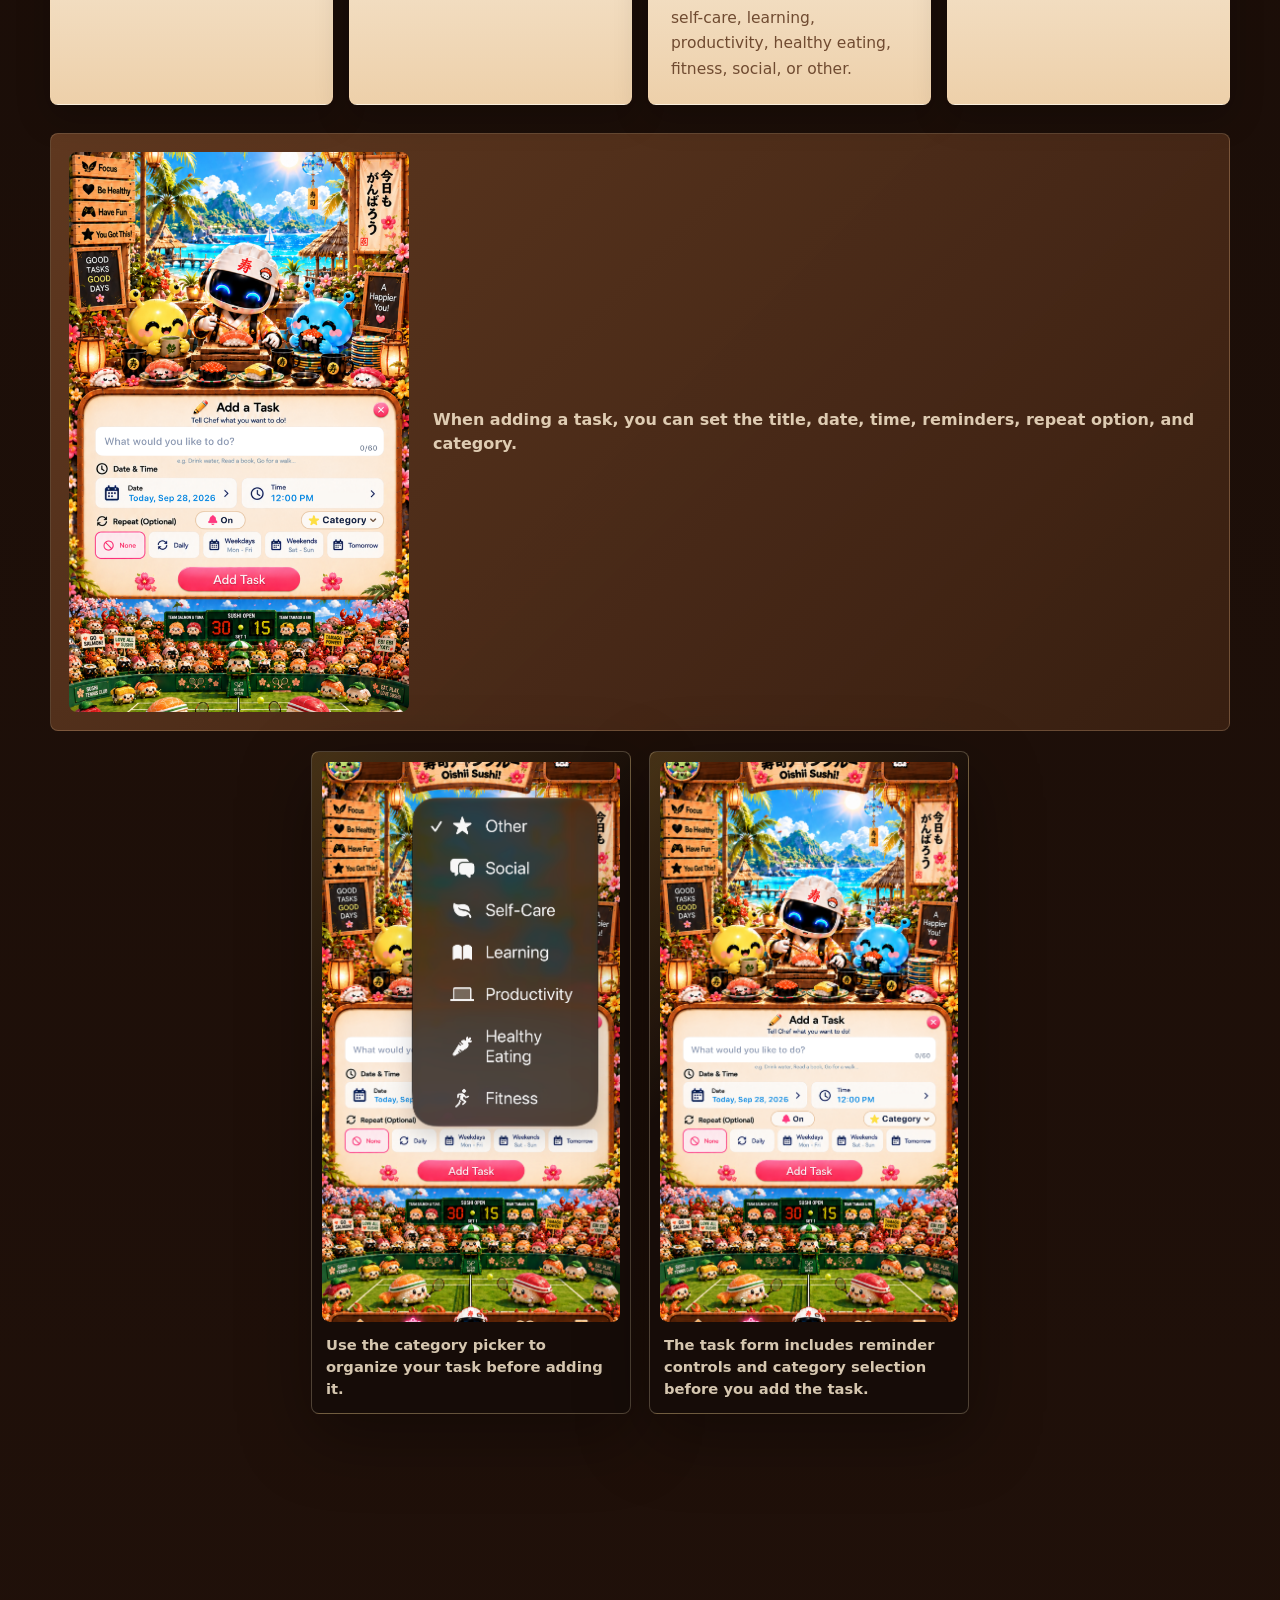
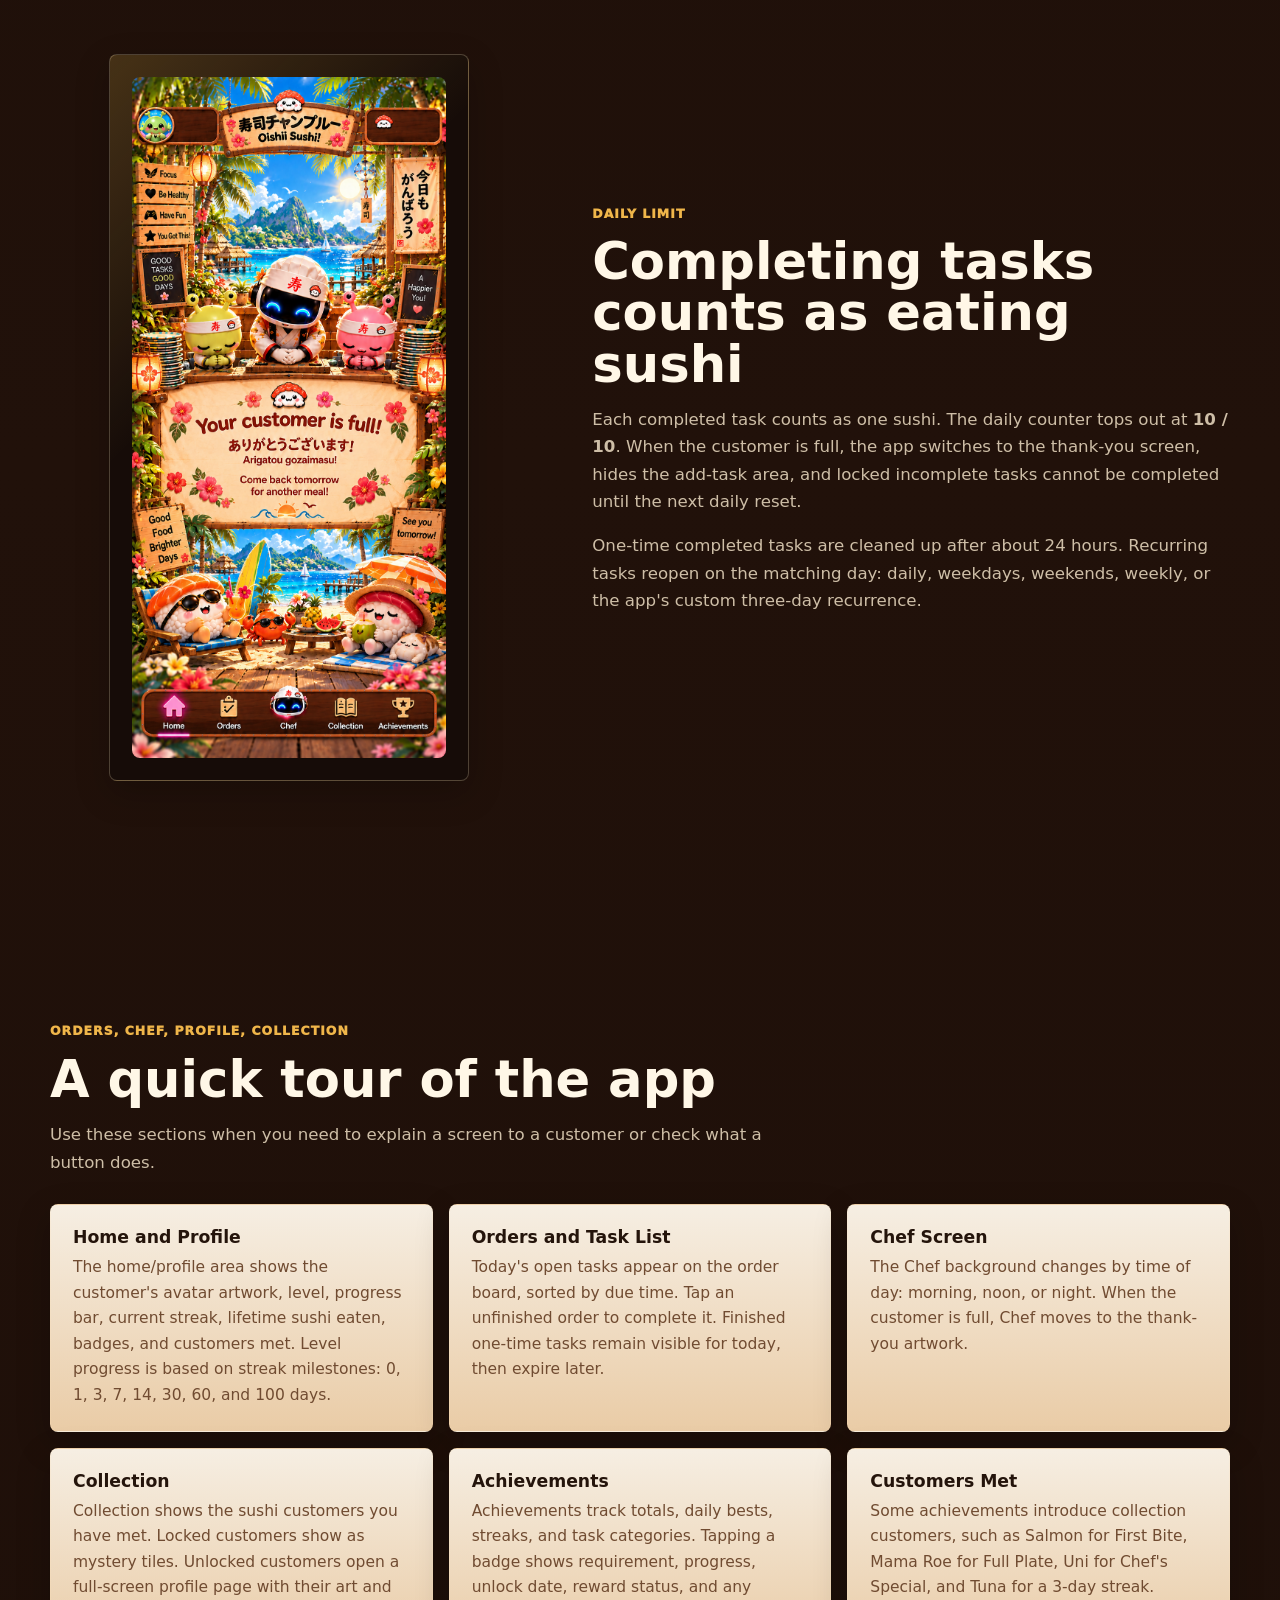
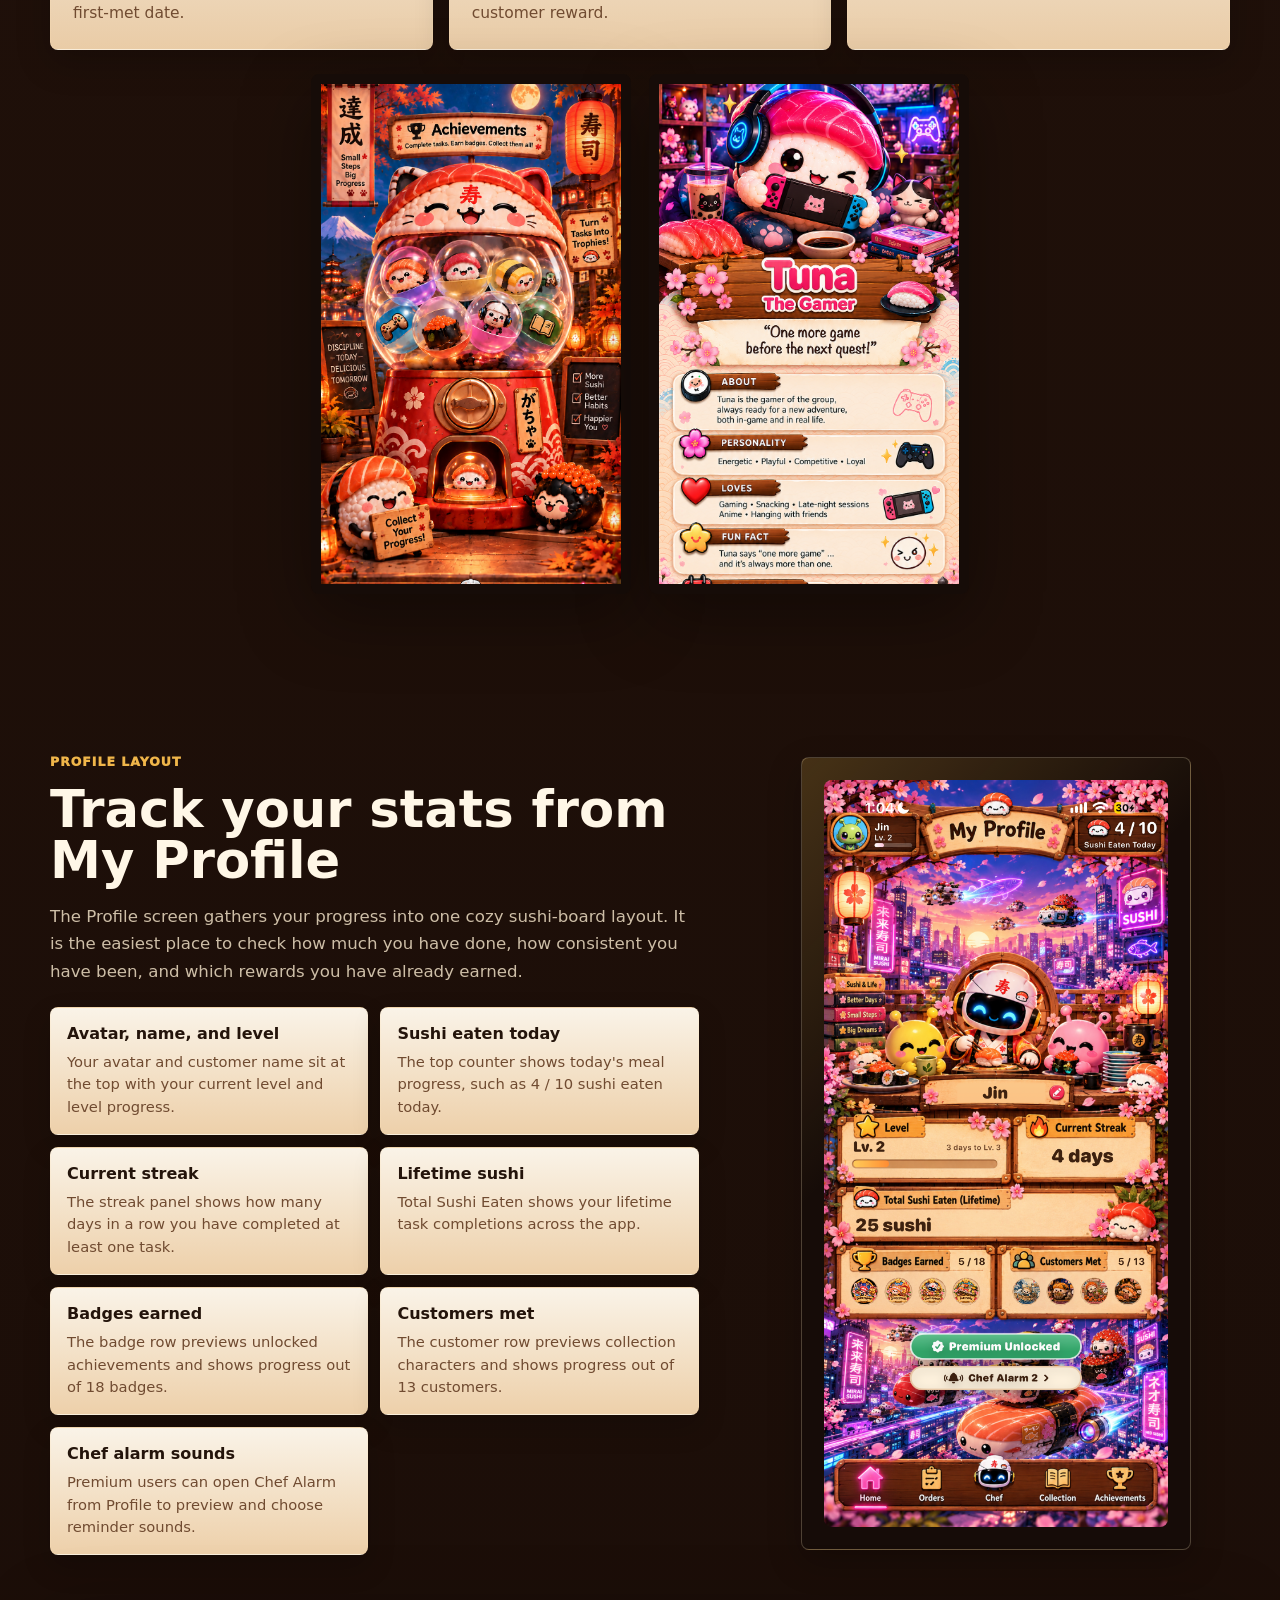
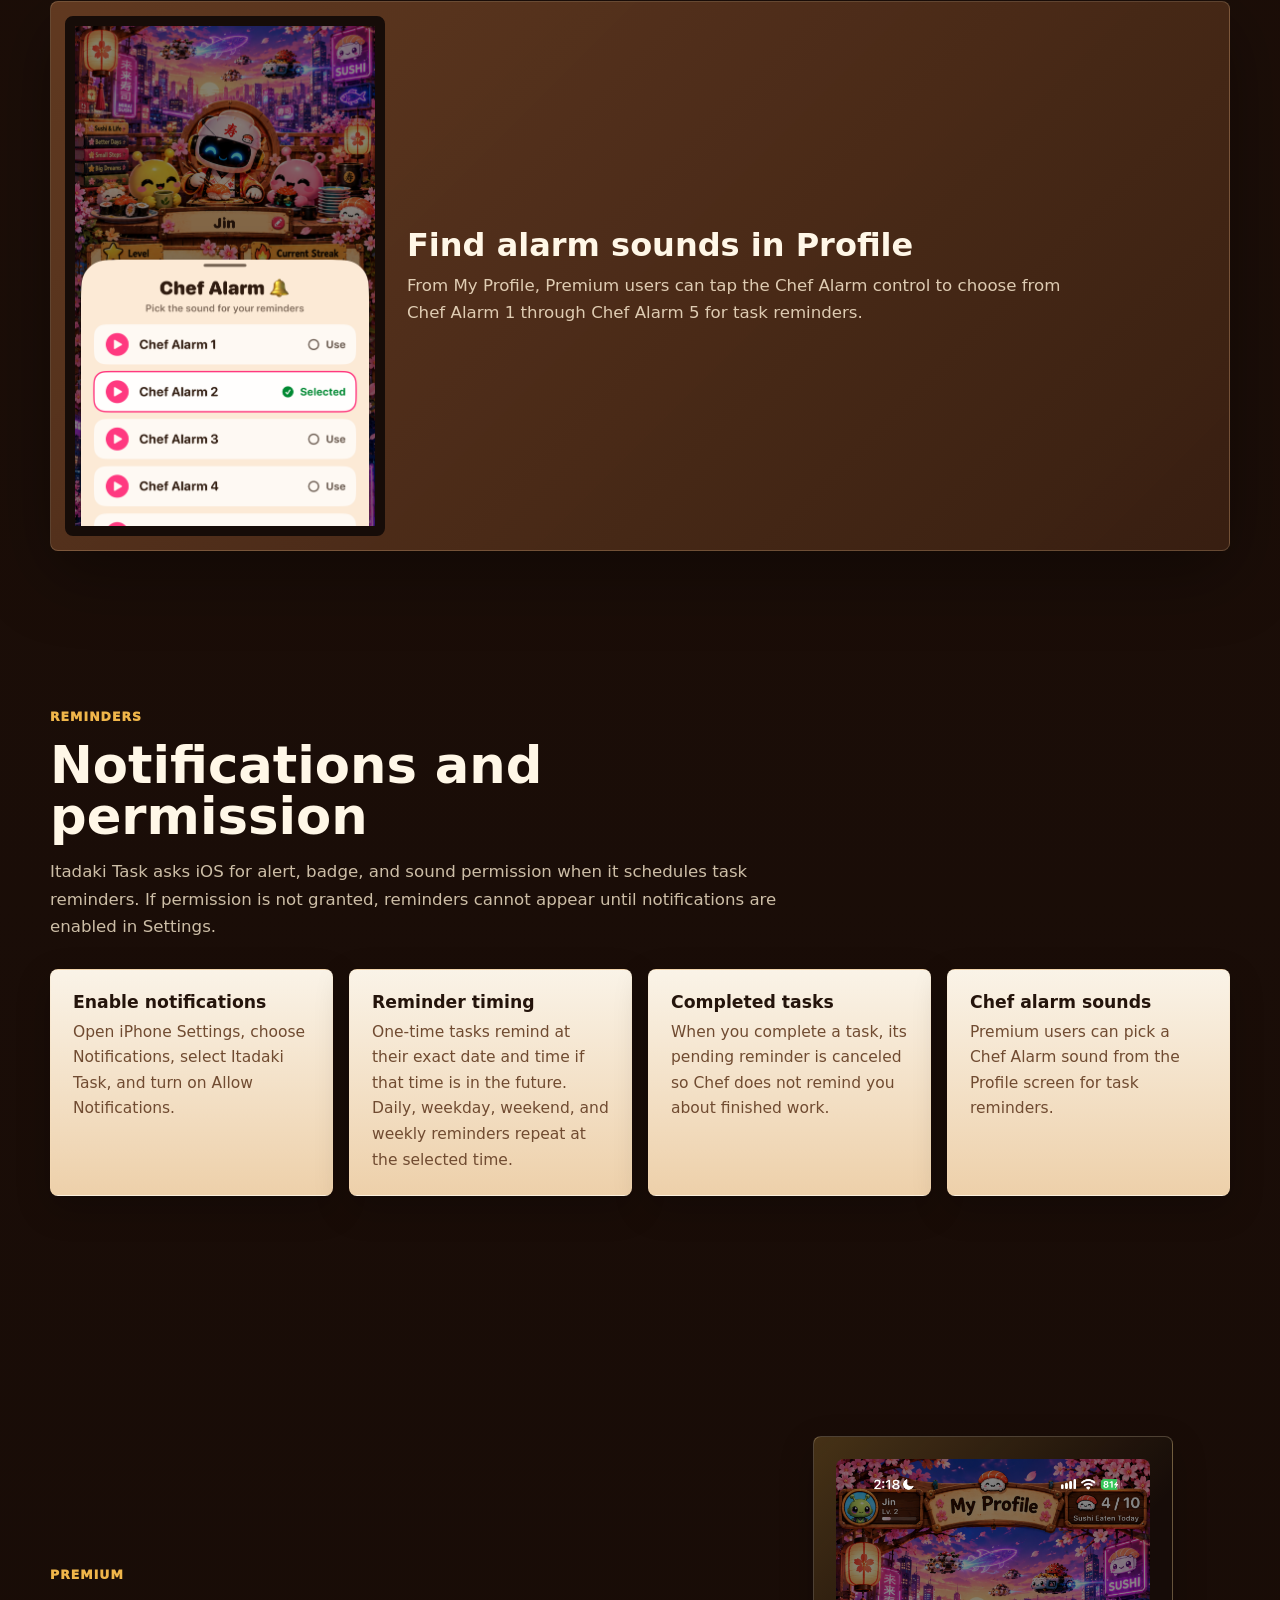
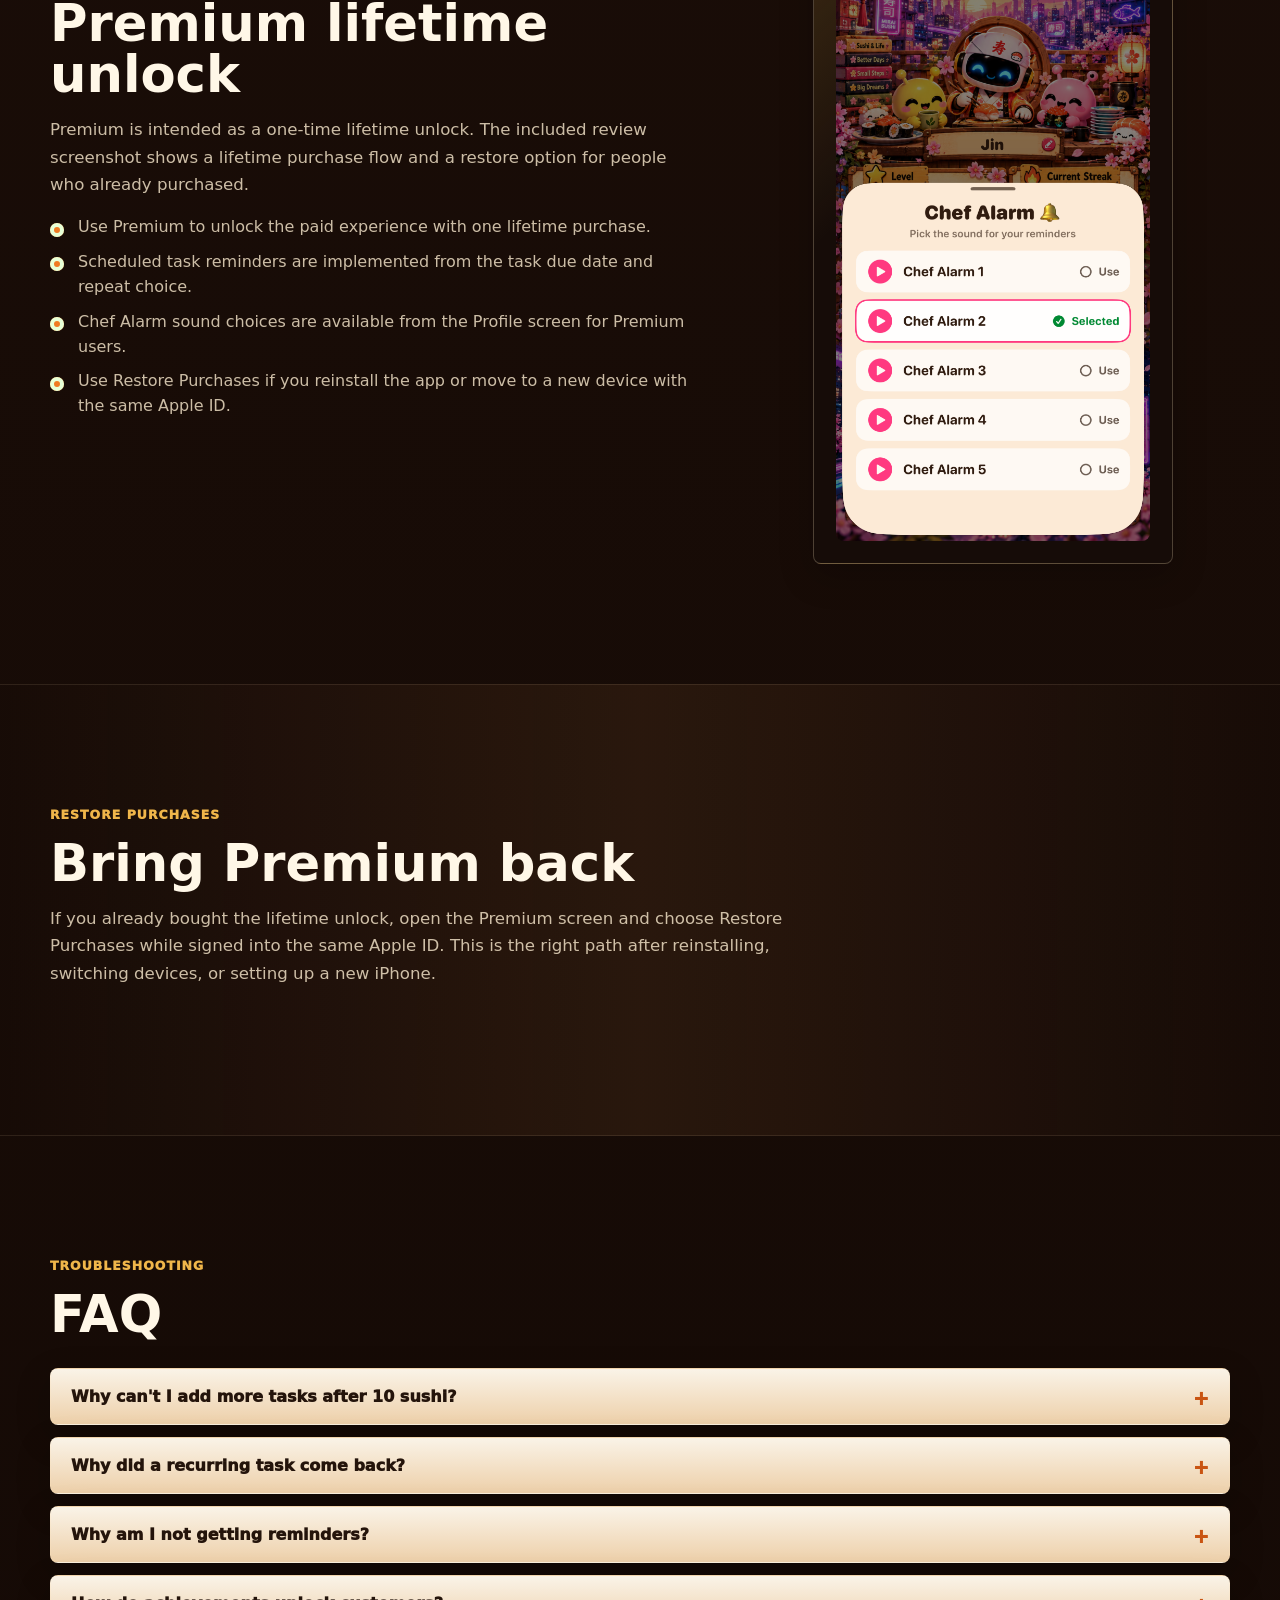
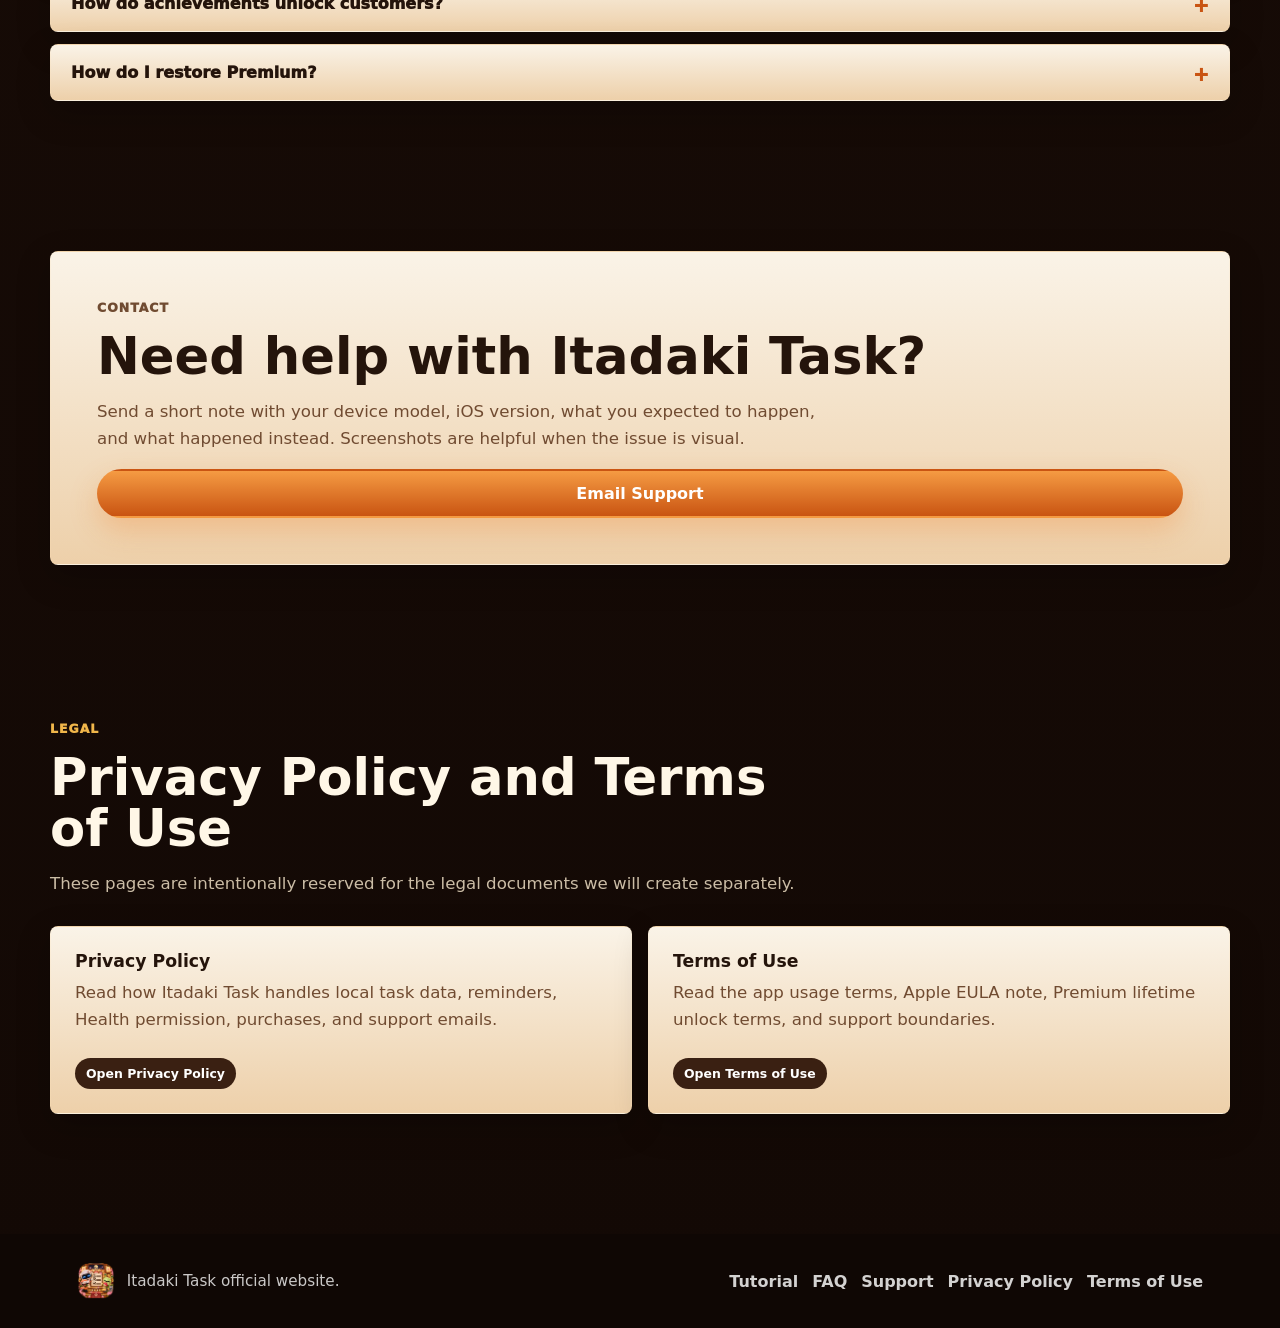
==== commit f0446c85: "Add chef alarm details to profile section" ====
--- a/index.html
+++ b/index.html
@@ -276,10 +276,24 @@
               <h3>Customers met</h3>
               <p>The customer row previews collection characters and shows progress out of 13 customers.</p>
             </article>
+            <article>
+              <h3>Chef alarm sounds</h3>
+              <p>Premium users can open Chef Alarm from Profile to preview and choose reminder sounds.</p>
+            </article>
           </div>
         </div>
         <div class="feature-card image-card profile-phone">
           <img src="assets/screenshots/profile-layout.png" alt="My Profile screen showing Itadaki Task stats" />
+        </div>
+        <div class="profile-alarm-card">
+          <img src="assets/screenshots/chef-alarm-picker.png" alt="Chef Alarm picker opened from the Profile screen" />
+          <div>
+            <h3>Find alarm sounds in Profile</h3>
+            <p>
+              From My Profile, Premium users can tap the Chef Alarm control to choose from Chef Alarm 1
+              through Chef Alarm 5 for task reminders.
+            </p>
+          </div>
         </div>
       </section>
 
--- a/styles.css
+++ b/styles.css
@@ -520,6 +520,42 @@
   max-width: 390px;
 }
 
+.profile-alarm-card {
+  grid-column: 1 / -1;
+  display: grid;
+  grid-template-columns: minmax(220px, 320px) minmax(0, 1fr);
+  align-items: center;
+  gap: 22px;
+  margin-top: -18px;
+  padding: 14px;
+  color: var(--ink);
+  background:
+    linear-gradient(135deg, rgba(112, 67, 38, 0.82), rgba(58, 32, 18, 0.94));
+  border: 1px solid rgba(255, 226, 181, 0.18);
+  border-radius: var(--radius);
+  box-shadow: var(--shadow);
+}
+
+.profile-alarm-card img {
+  width: 100%;
+  max-height: 520px;
+  object-fit: cover;
+  object-position: center;
+  border-radius: var(--radius);
+  border: 10px solid var(--espresso);
+}
+
+.profile-alarm-card h3 {
+  color: #fff7e7;
+  font-size: clamp(1.35rem, 3vw, 2rem);
+}
+
+.profile-alarm-card p {
+  max-width: 680px;
+  margin-bottom: 0;
+  color: rgba(255, 239, 212, 0.82);
+}
+
 .support-list {
   grid-template-columns: repeat(4, 1fr);
 }
@@ -806,6 +842,11 @@
     grid-template-columns: 1fr;
   }
 
+  .profile-alarm-card {
+    grid-template-columns: 1fr;
+    margin-top: 0;
+  }
+
   .sushi-limit .section-copy {
     order: 0;
   }
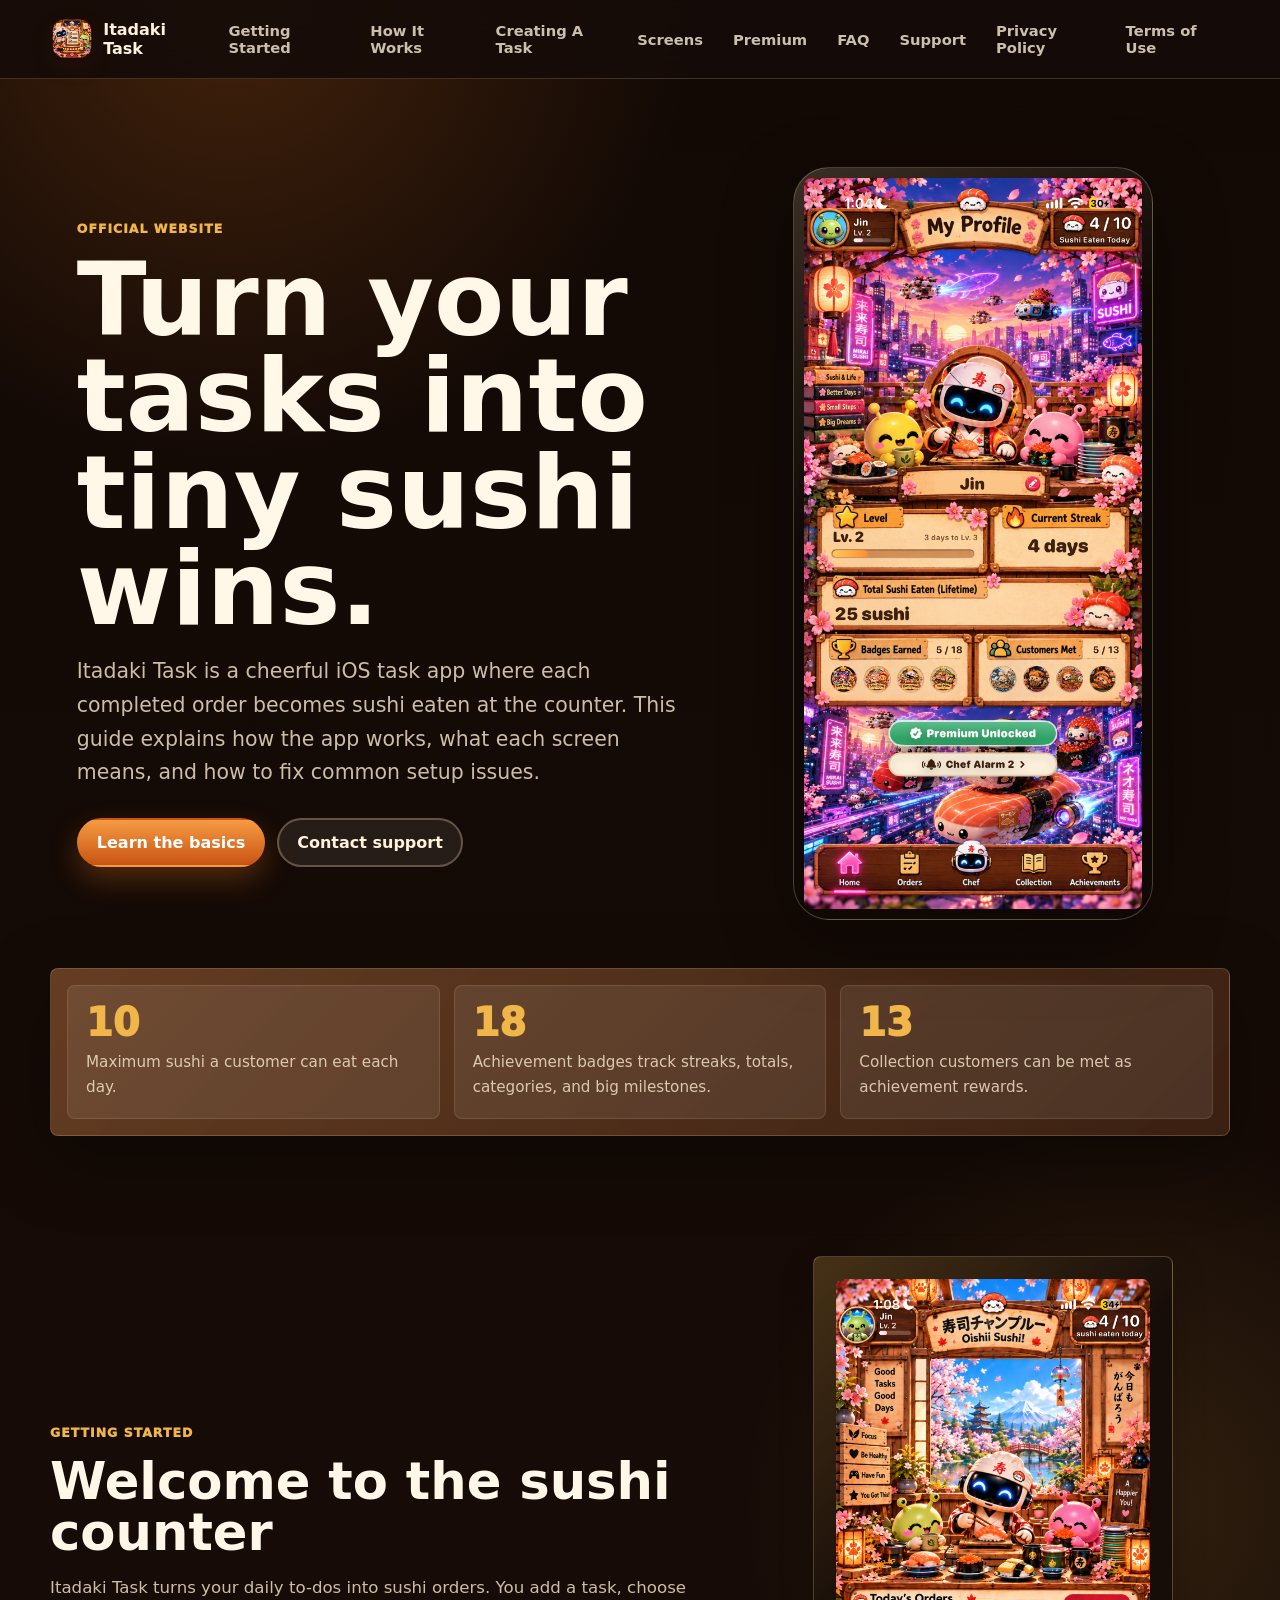
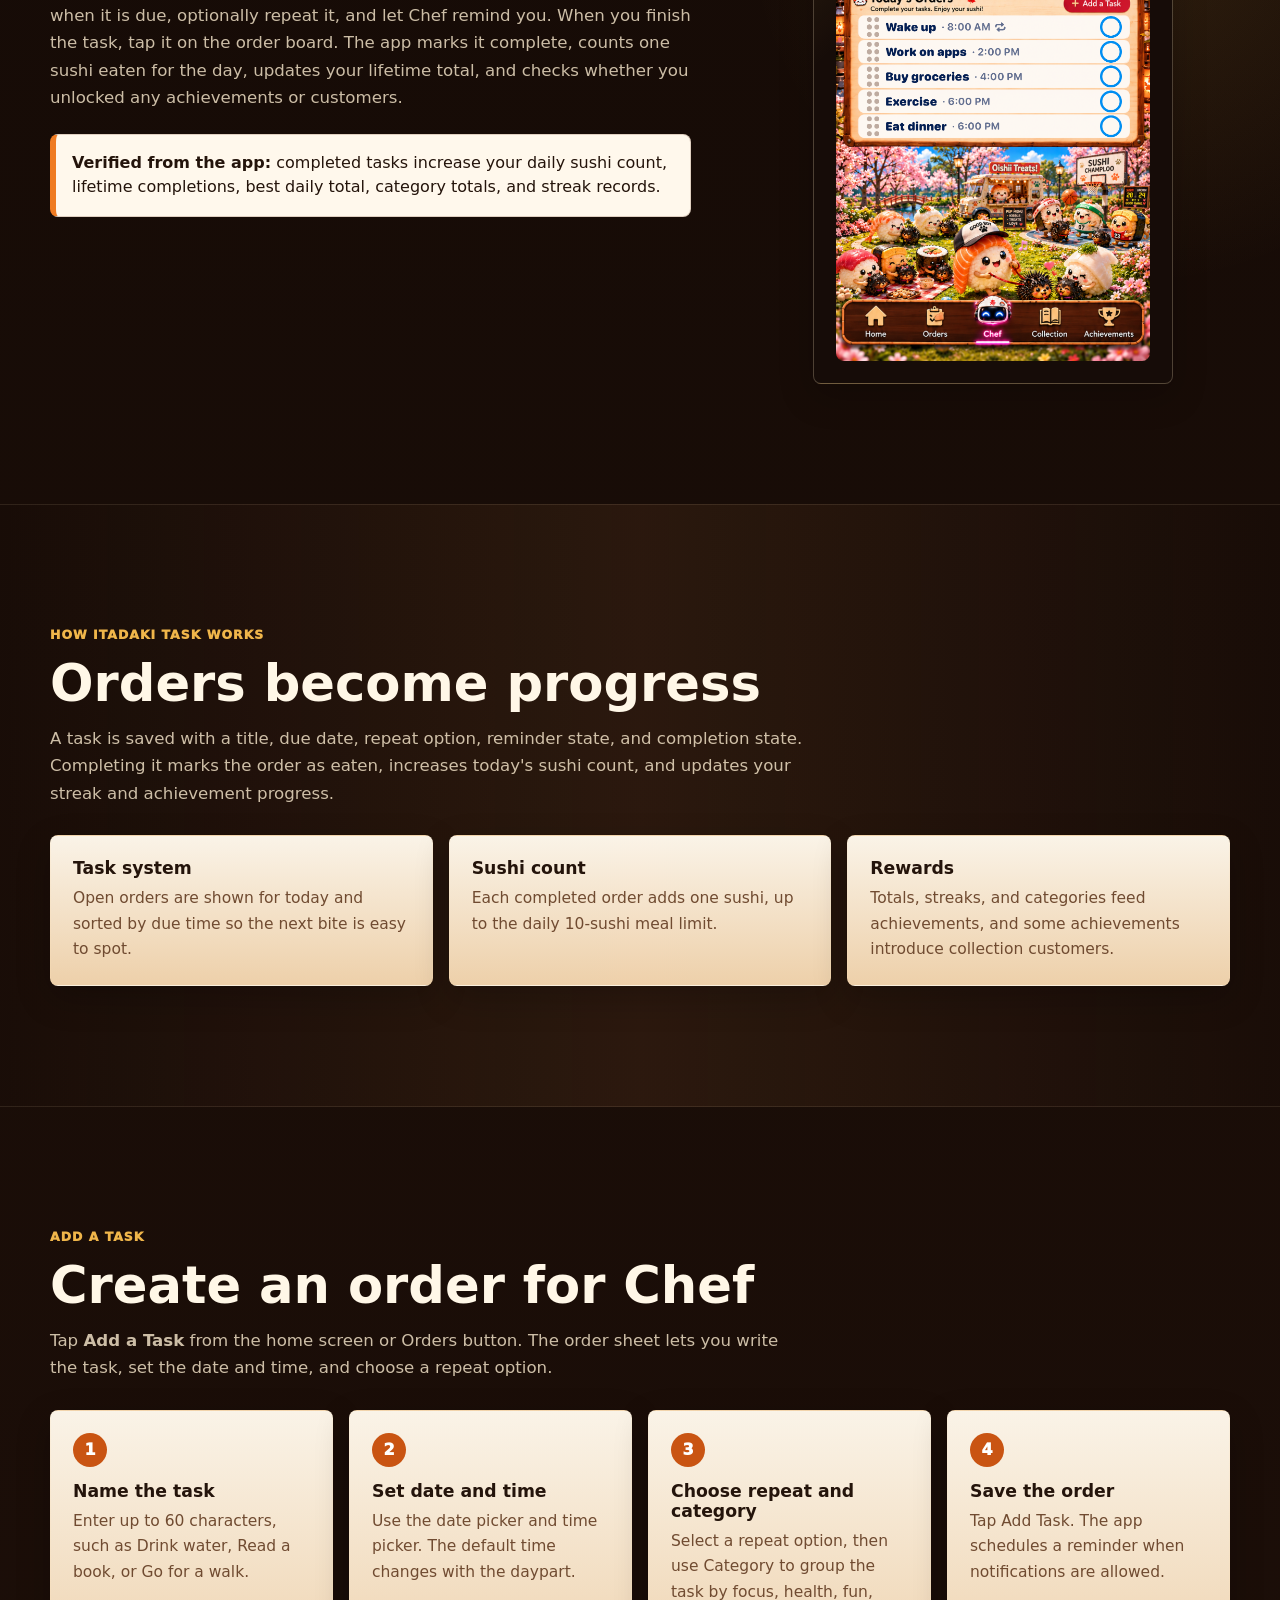
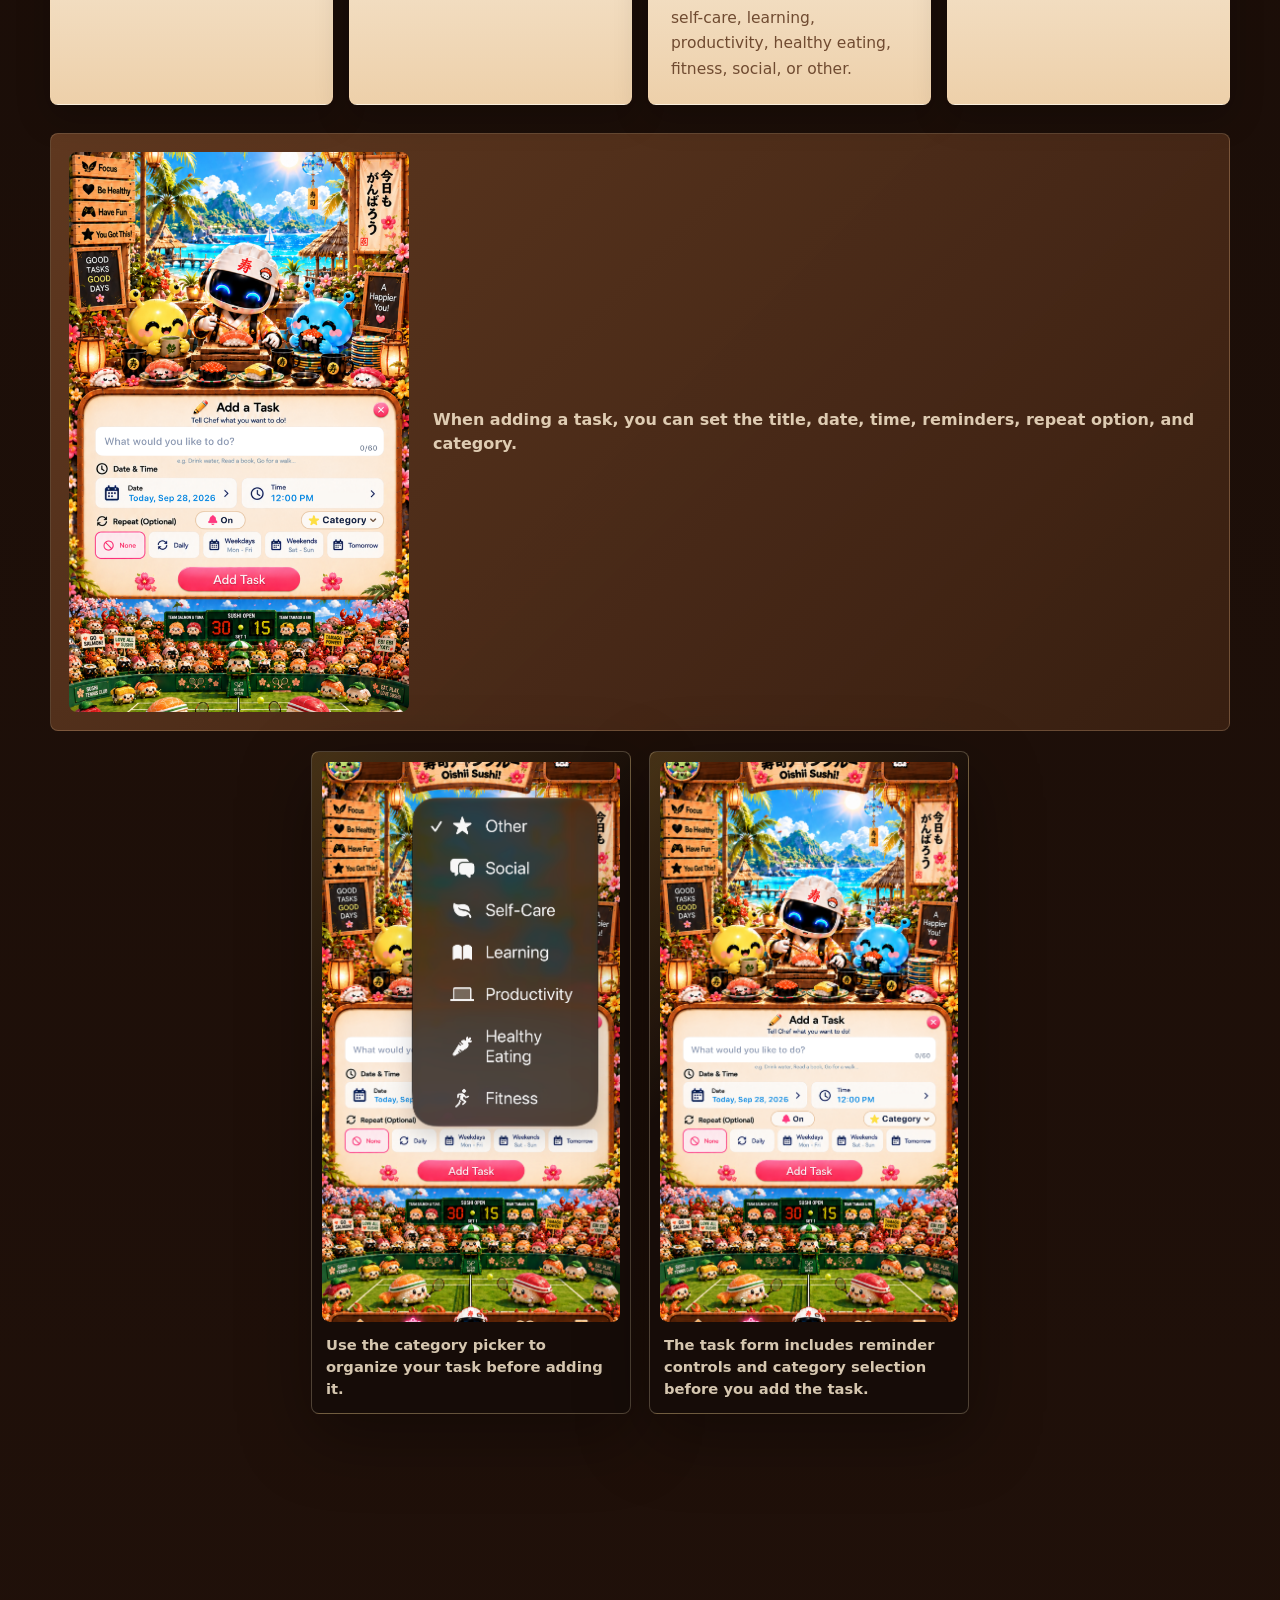
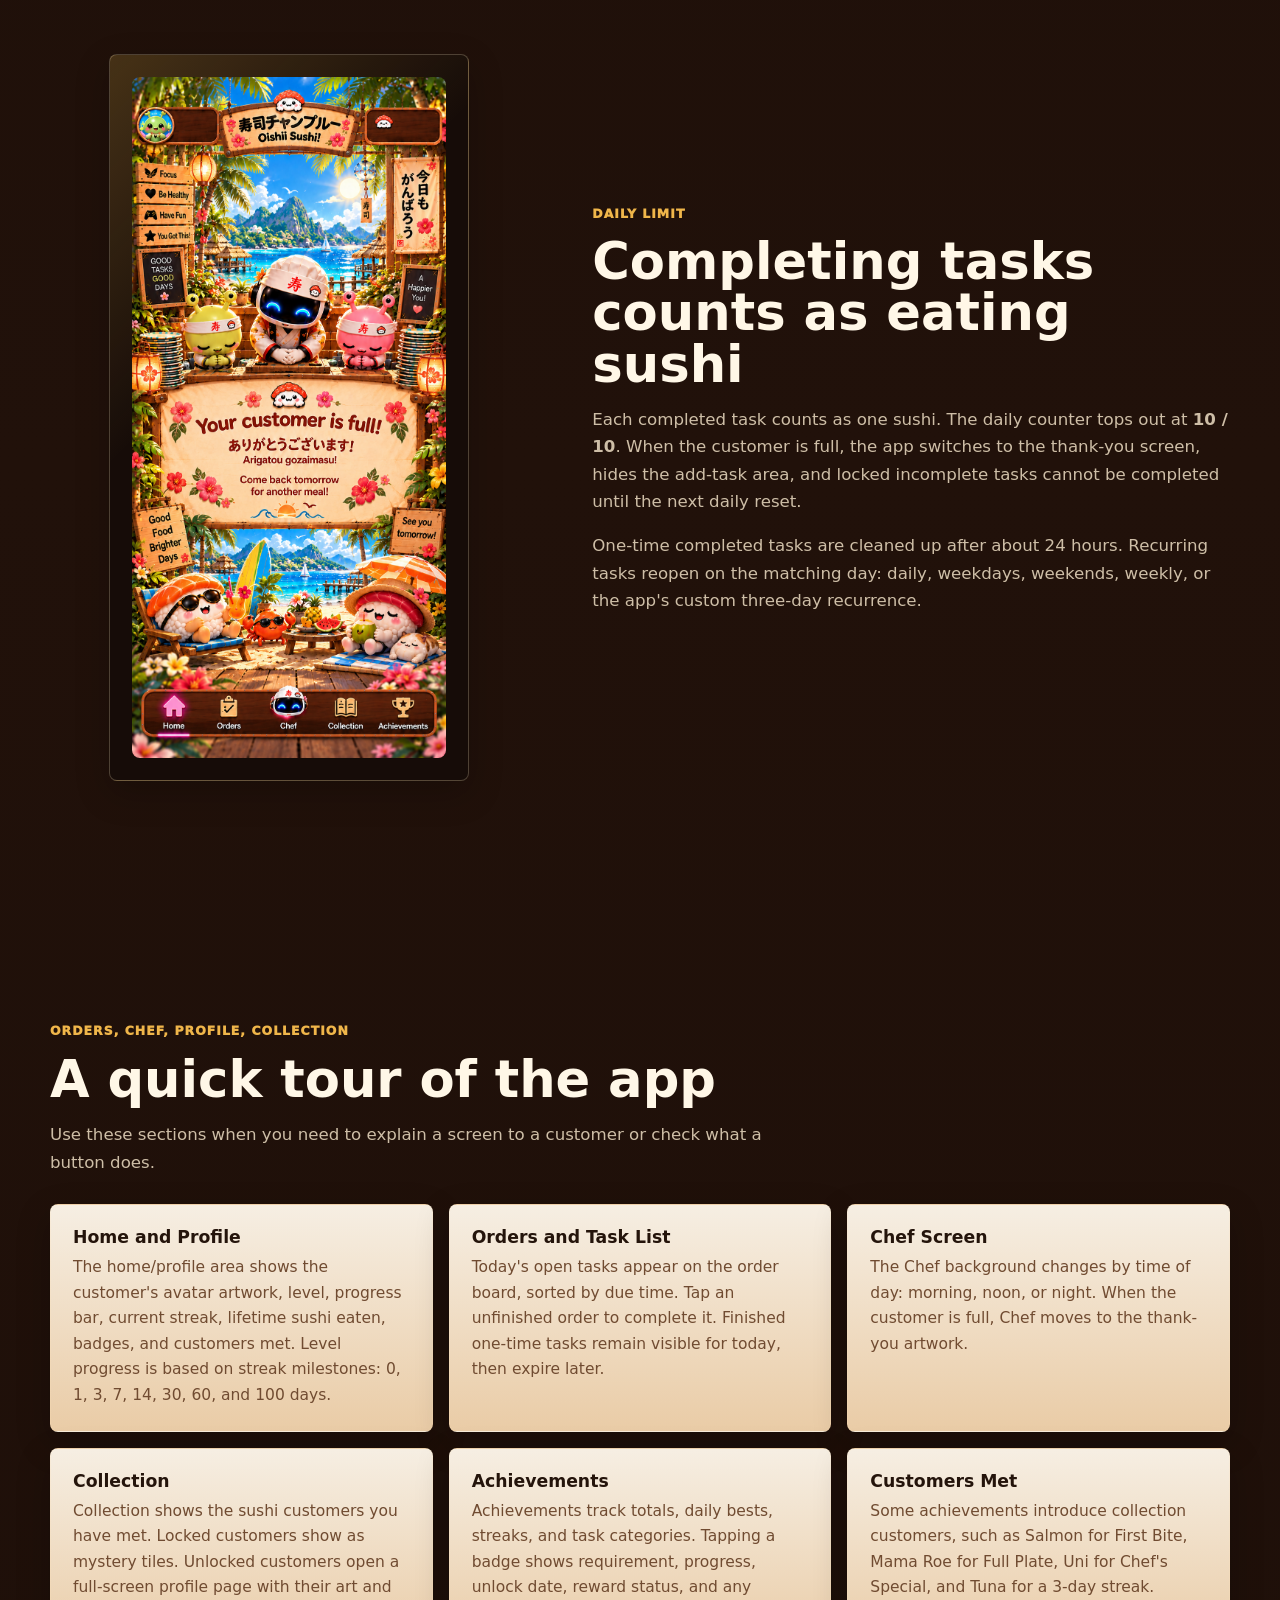
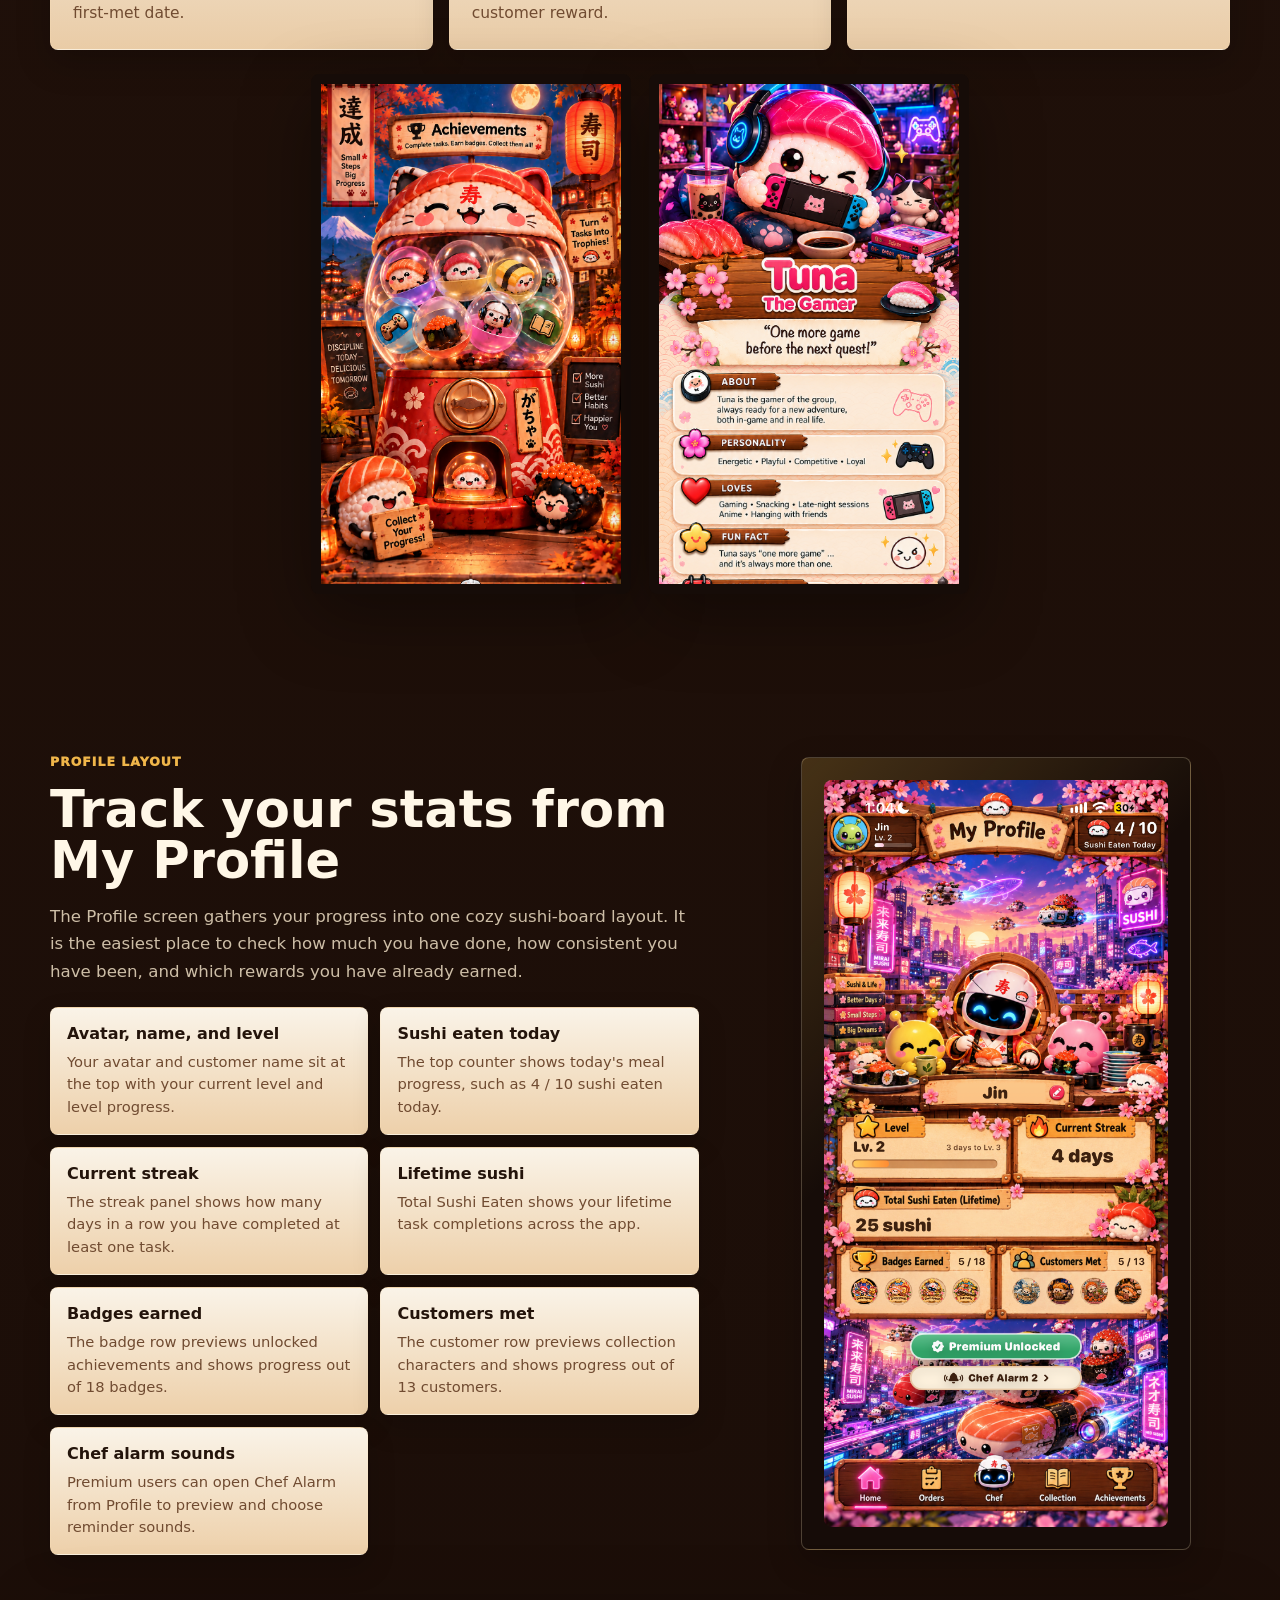
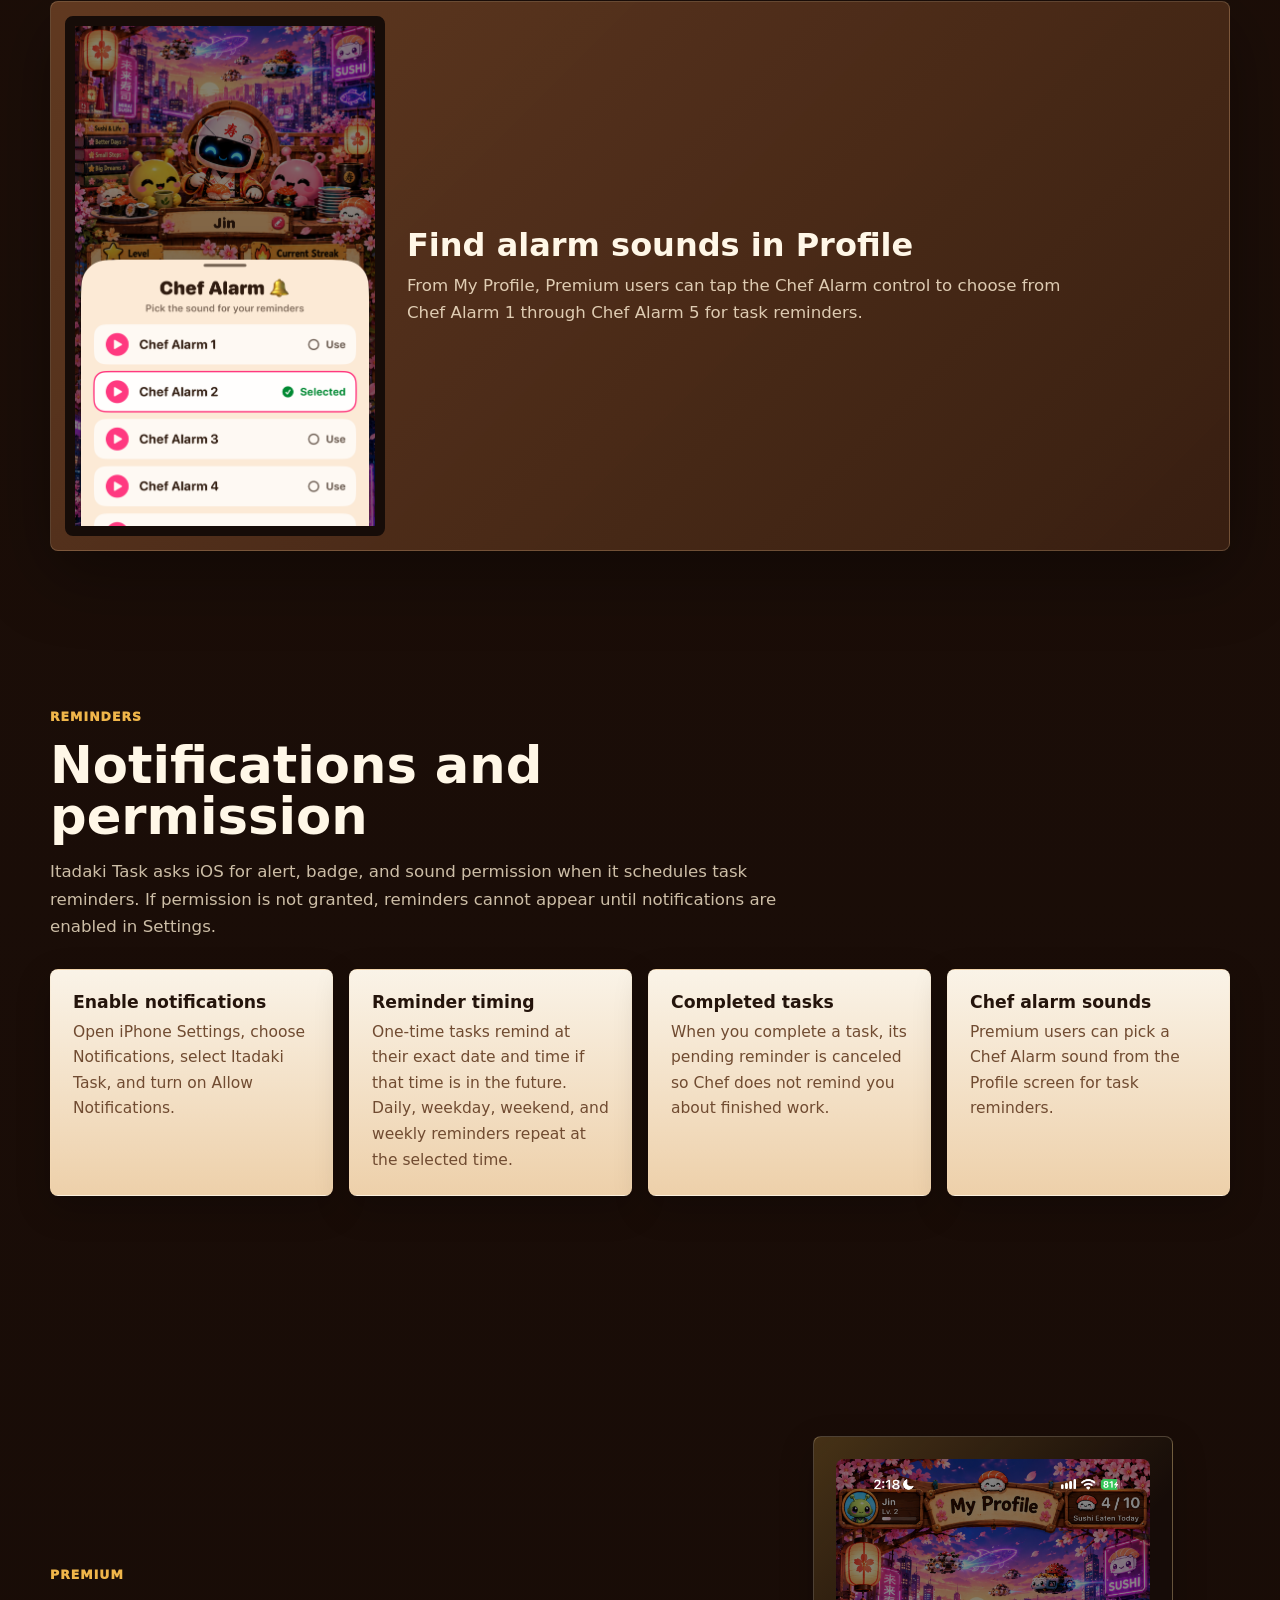
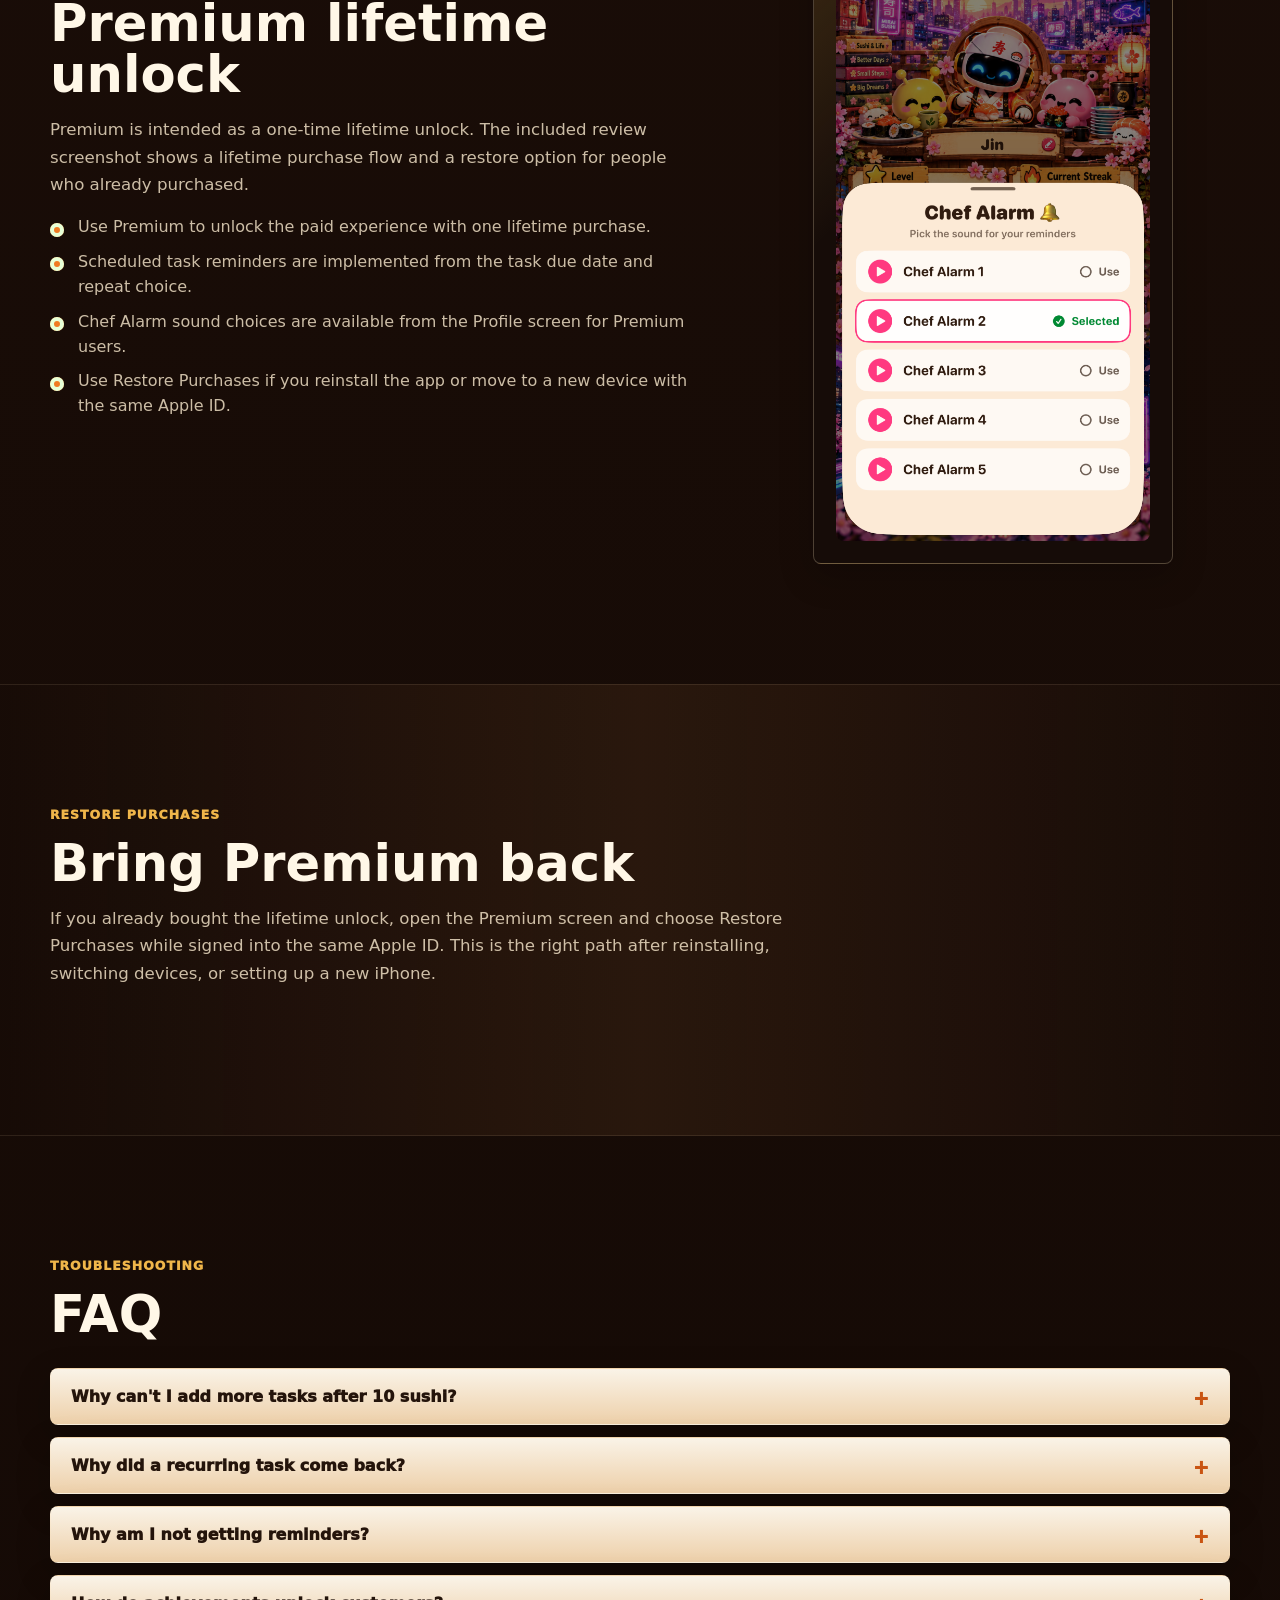
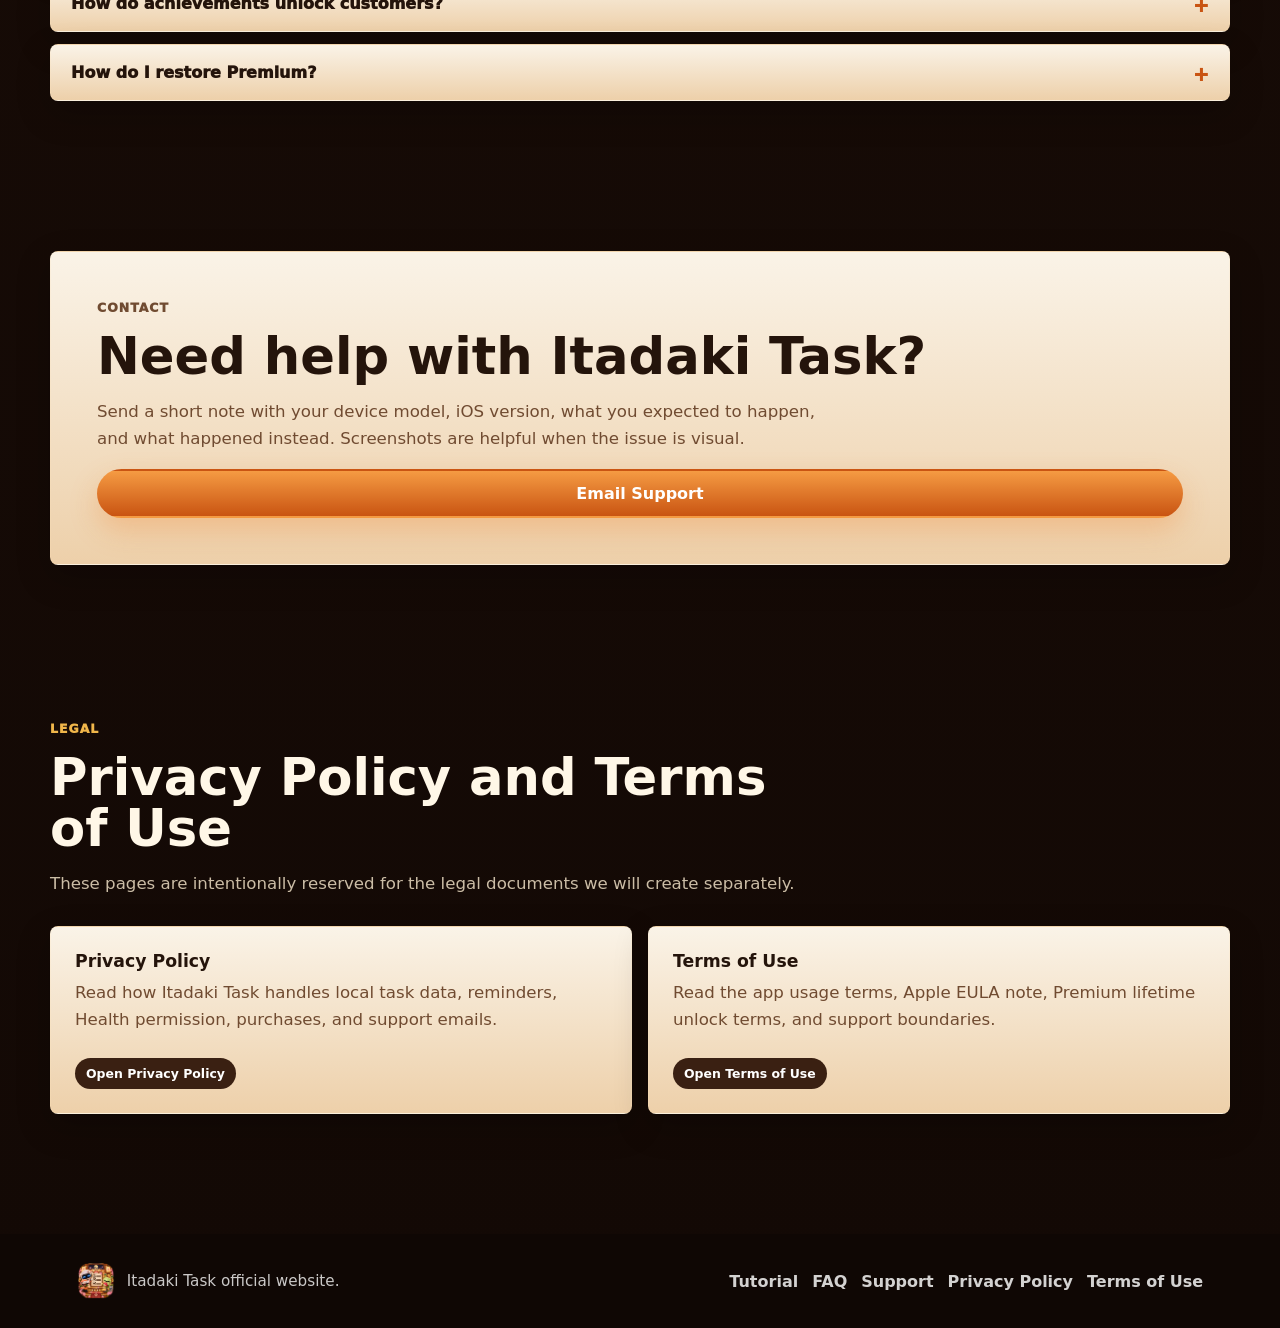
==== commit 997d623e: "Replace empty task window screenshot" ====
--- a/index.html
+++ b/index.html
@@ -88,7 +88,7 @@
           </div>
         </div>
         <div class="feature-card image-card">
-          <img src="assets/screenshots/chef-morning.png" alt="Chef screen showing the task board" />
+          <img src="assets/screenshots/orders-with-tasks.png" alt="Orders screen showing a filled task list" />
         </div>
       </section>
 
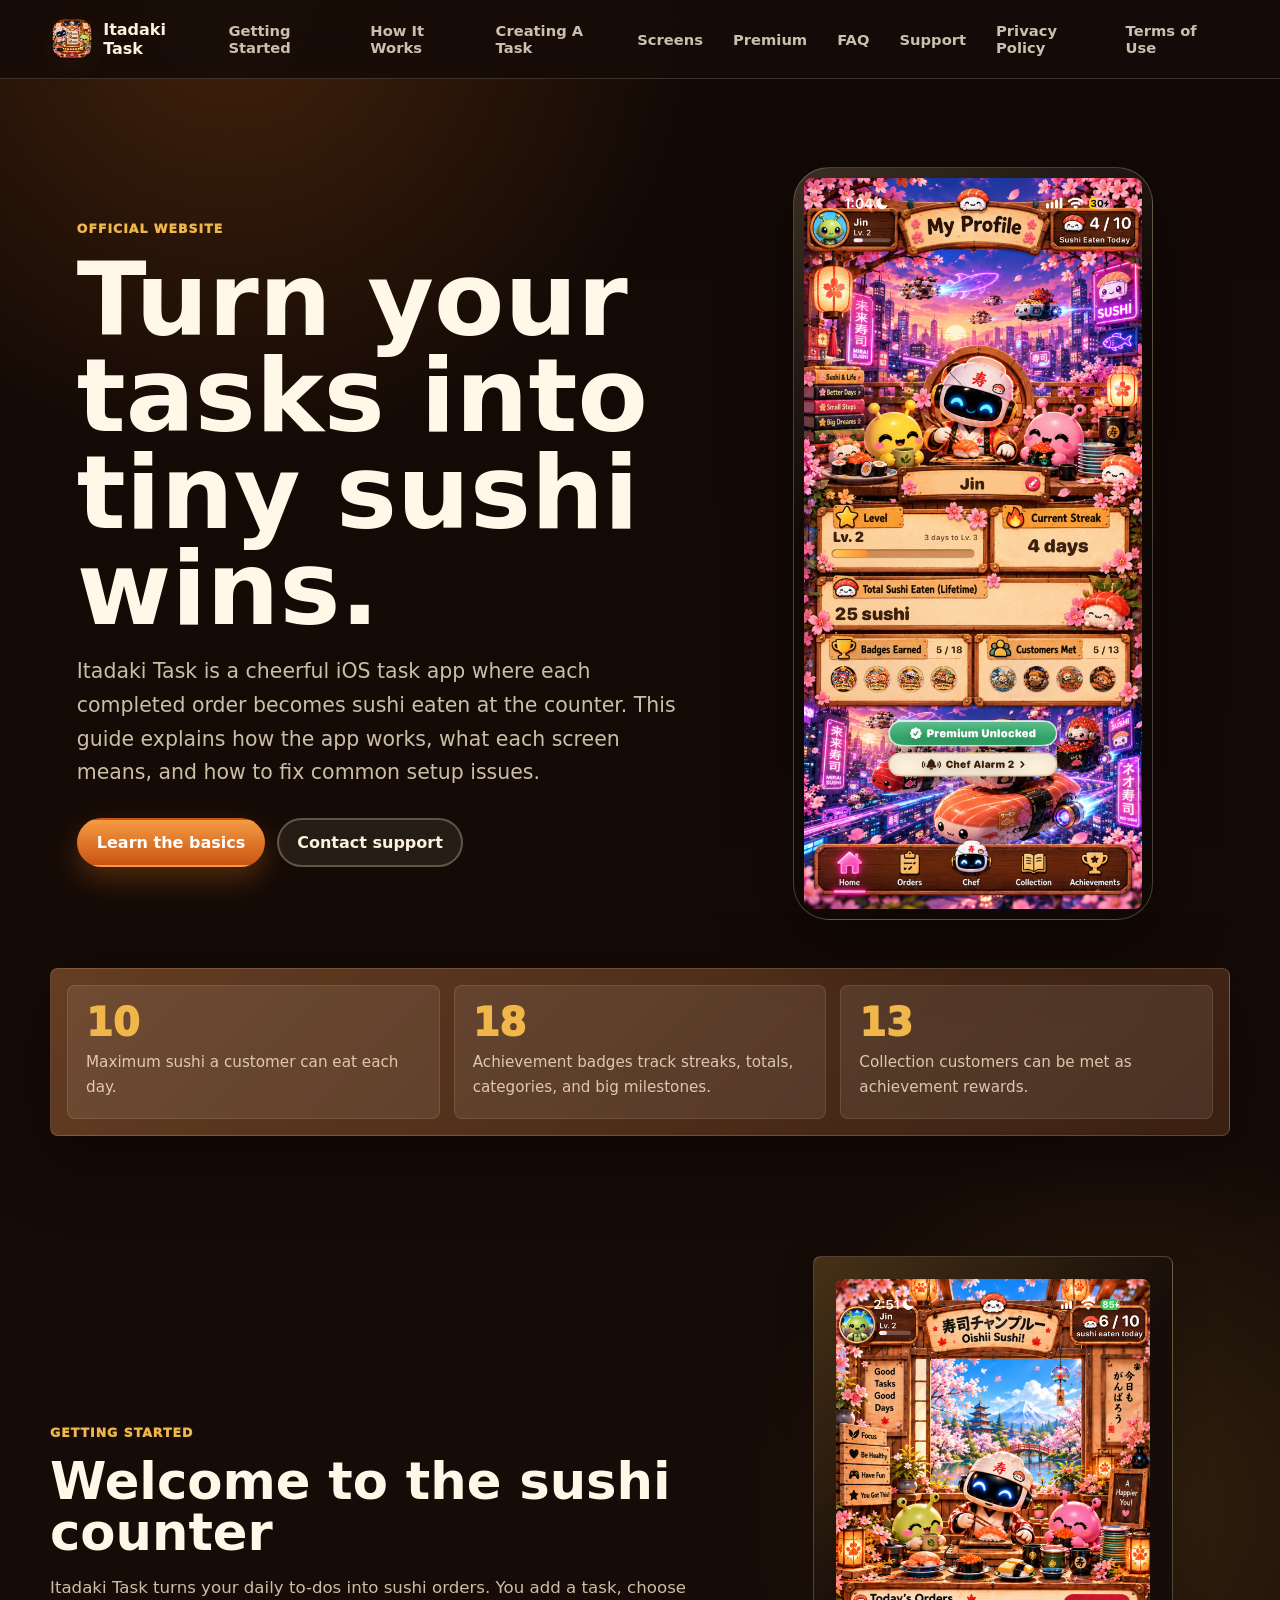
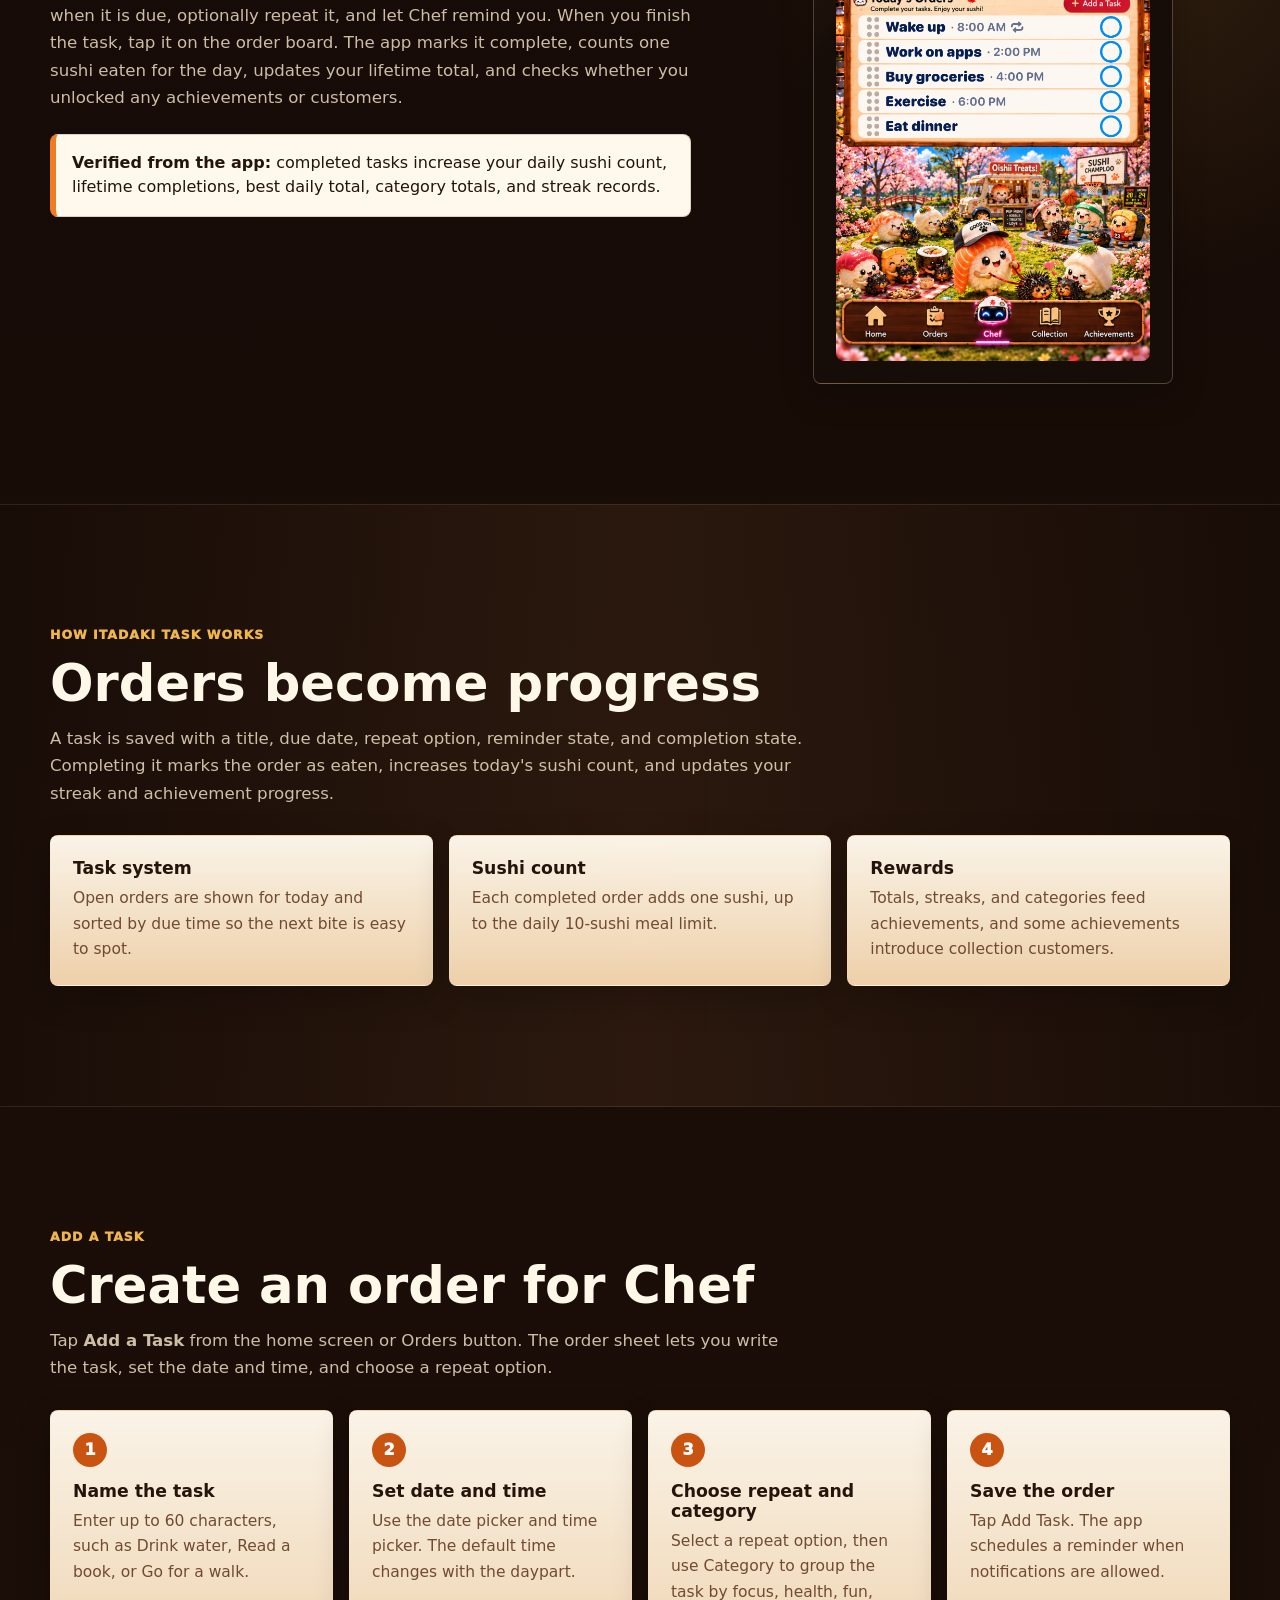
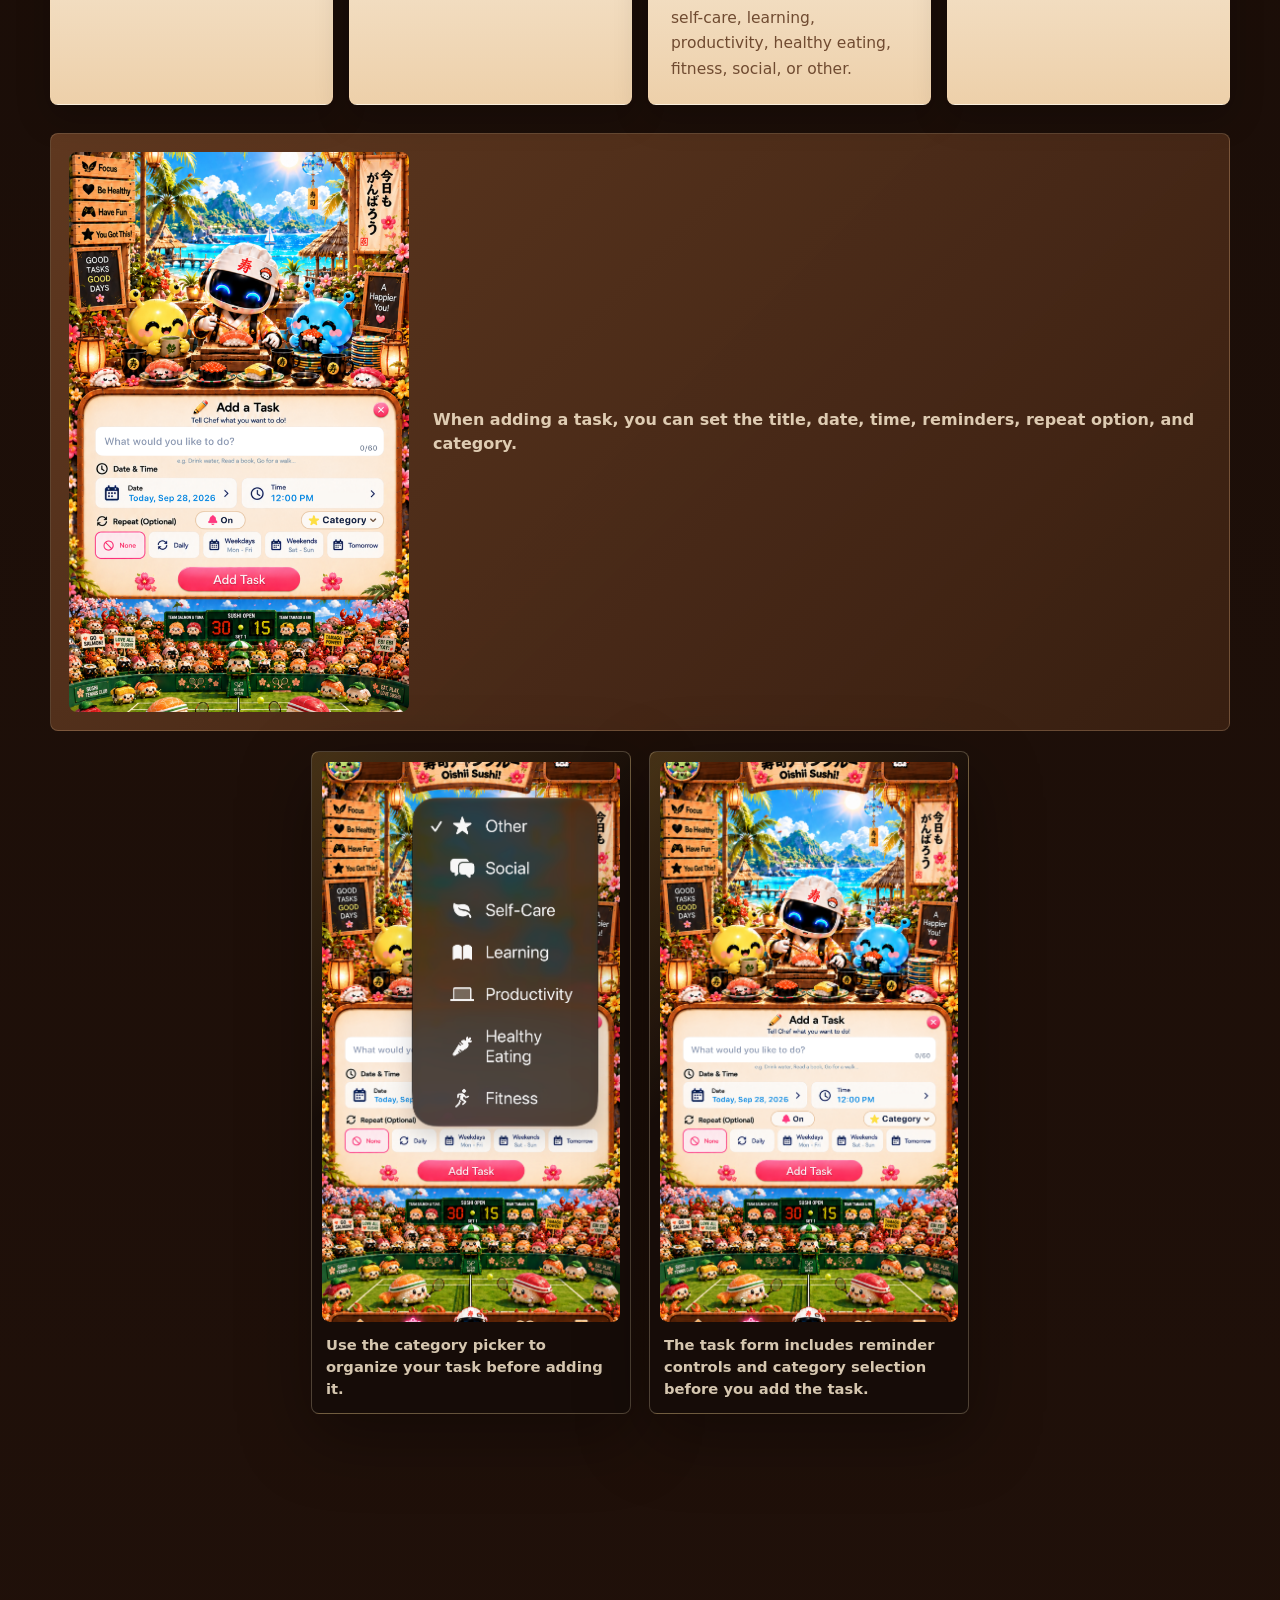
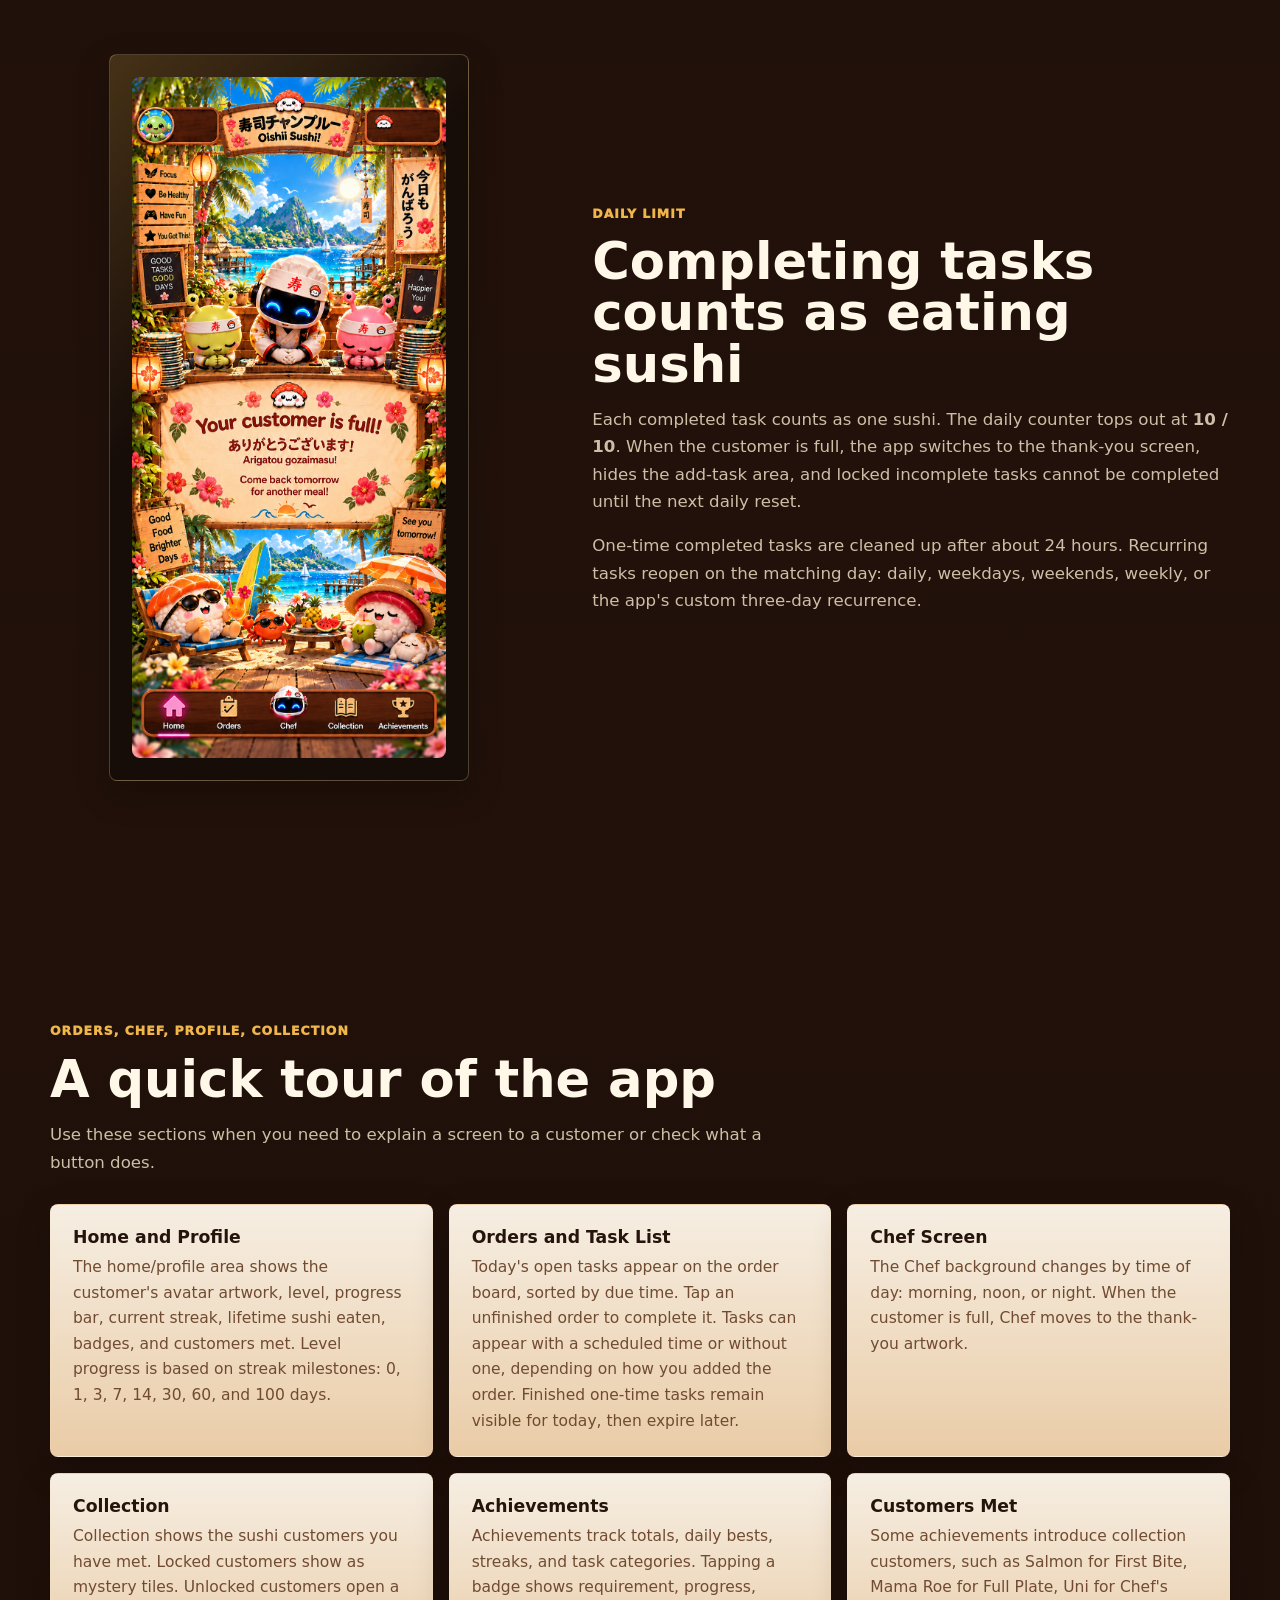
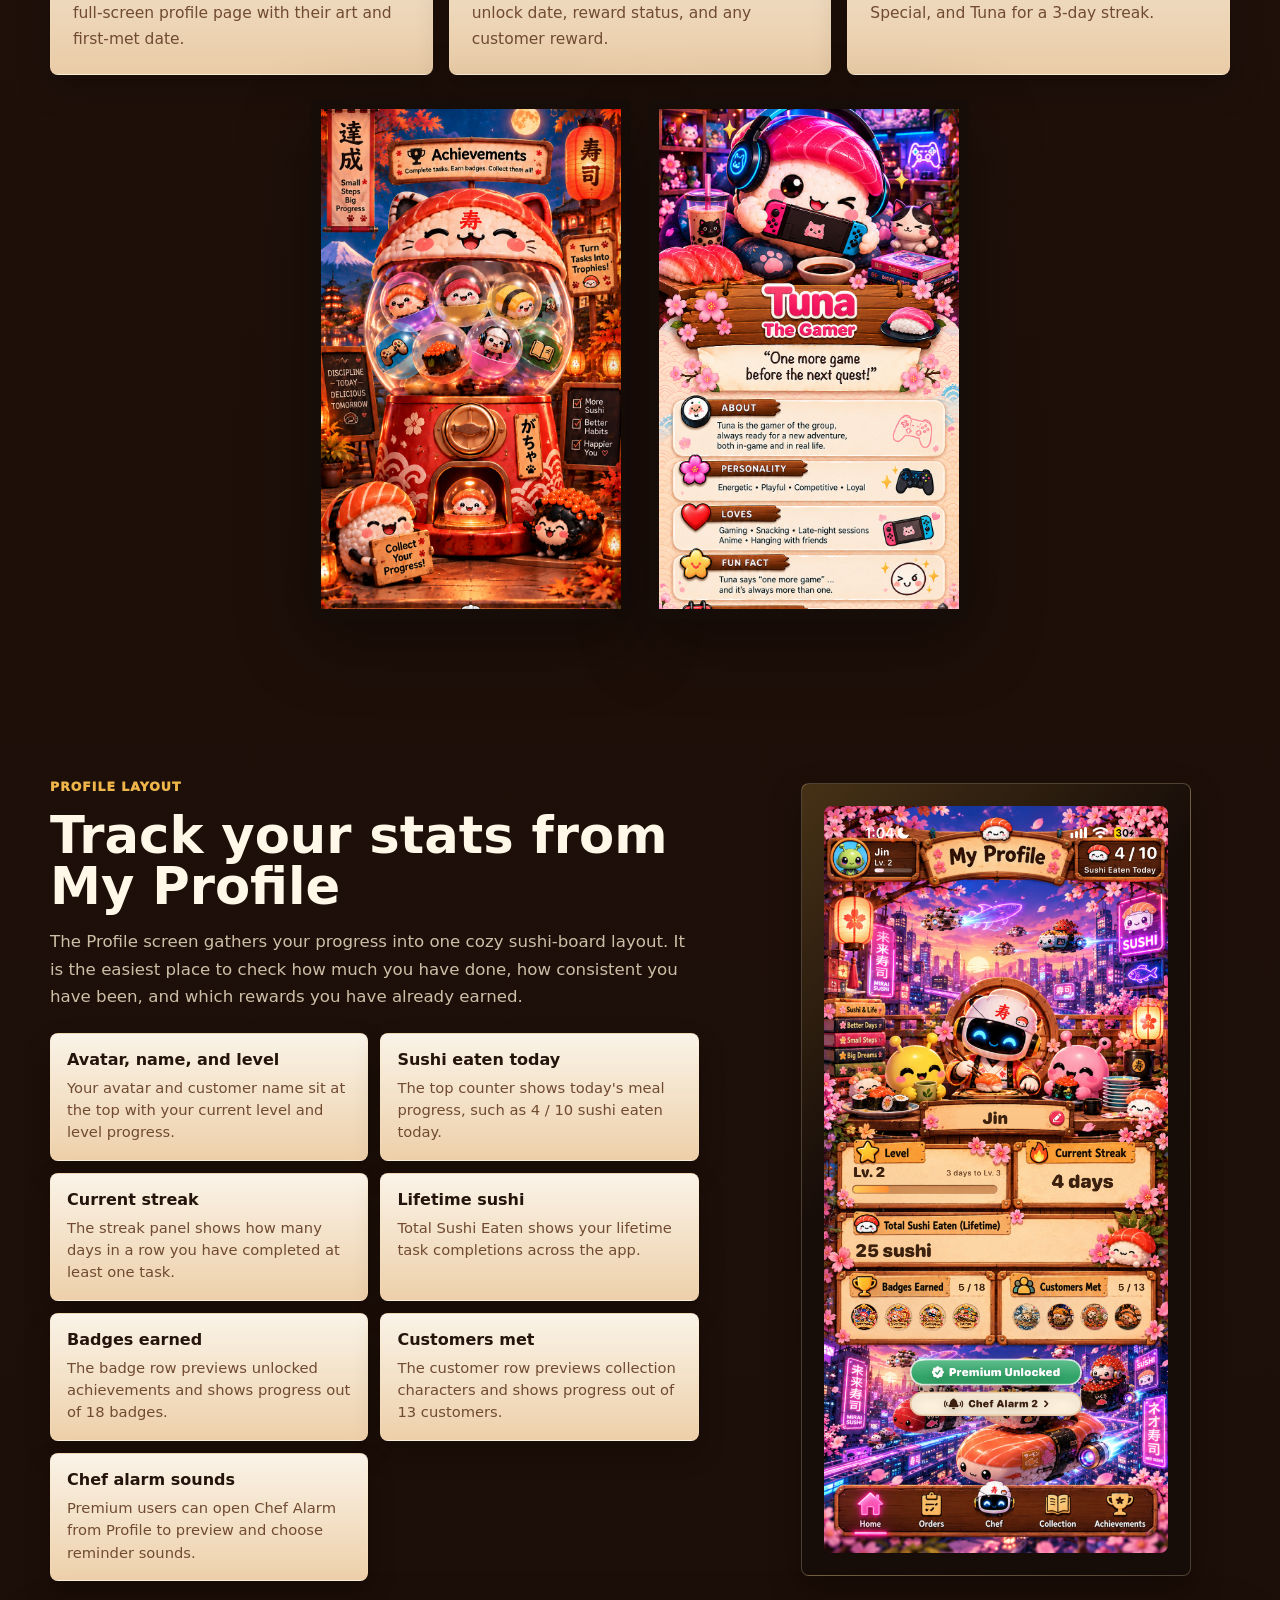
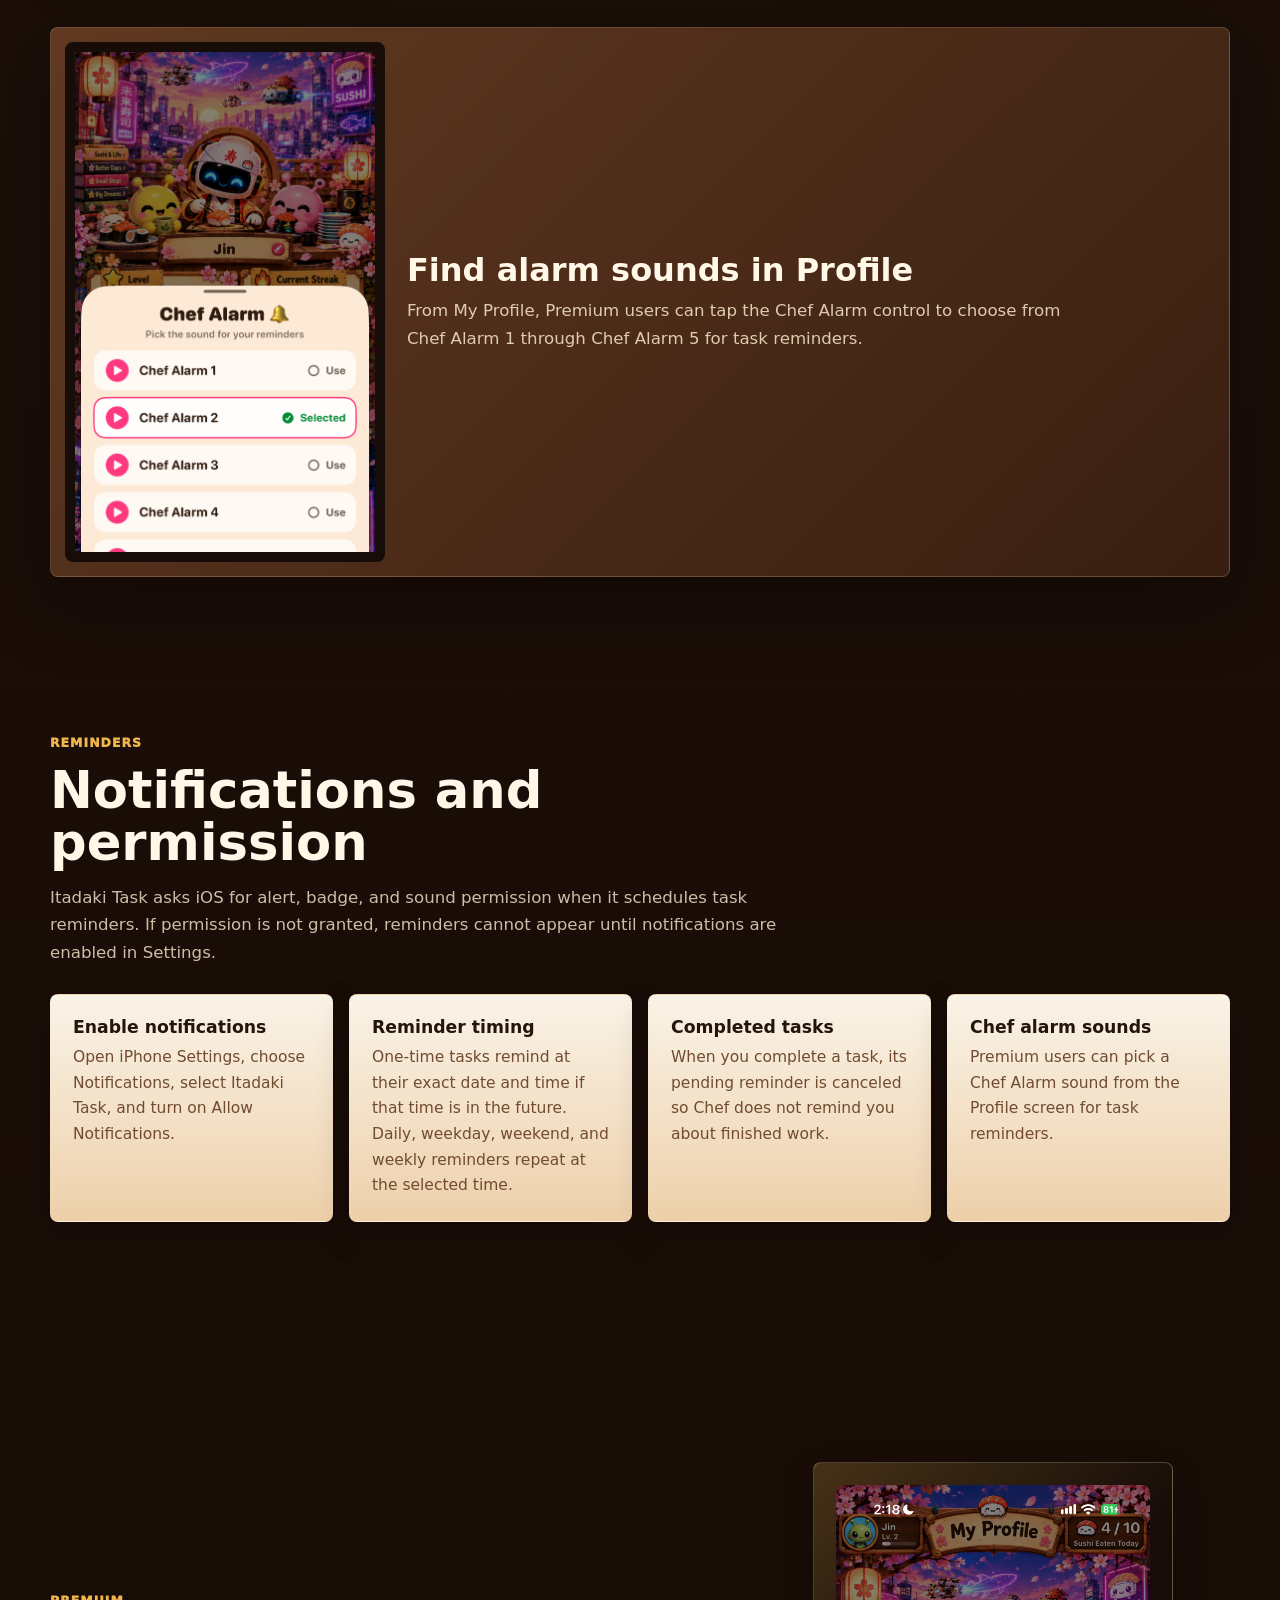
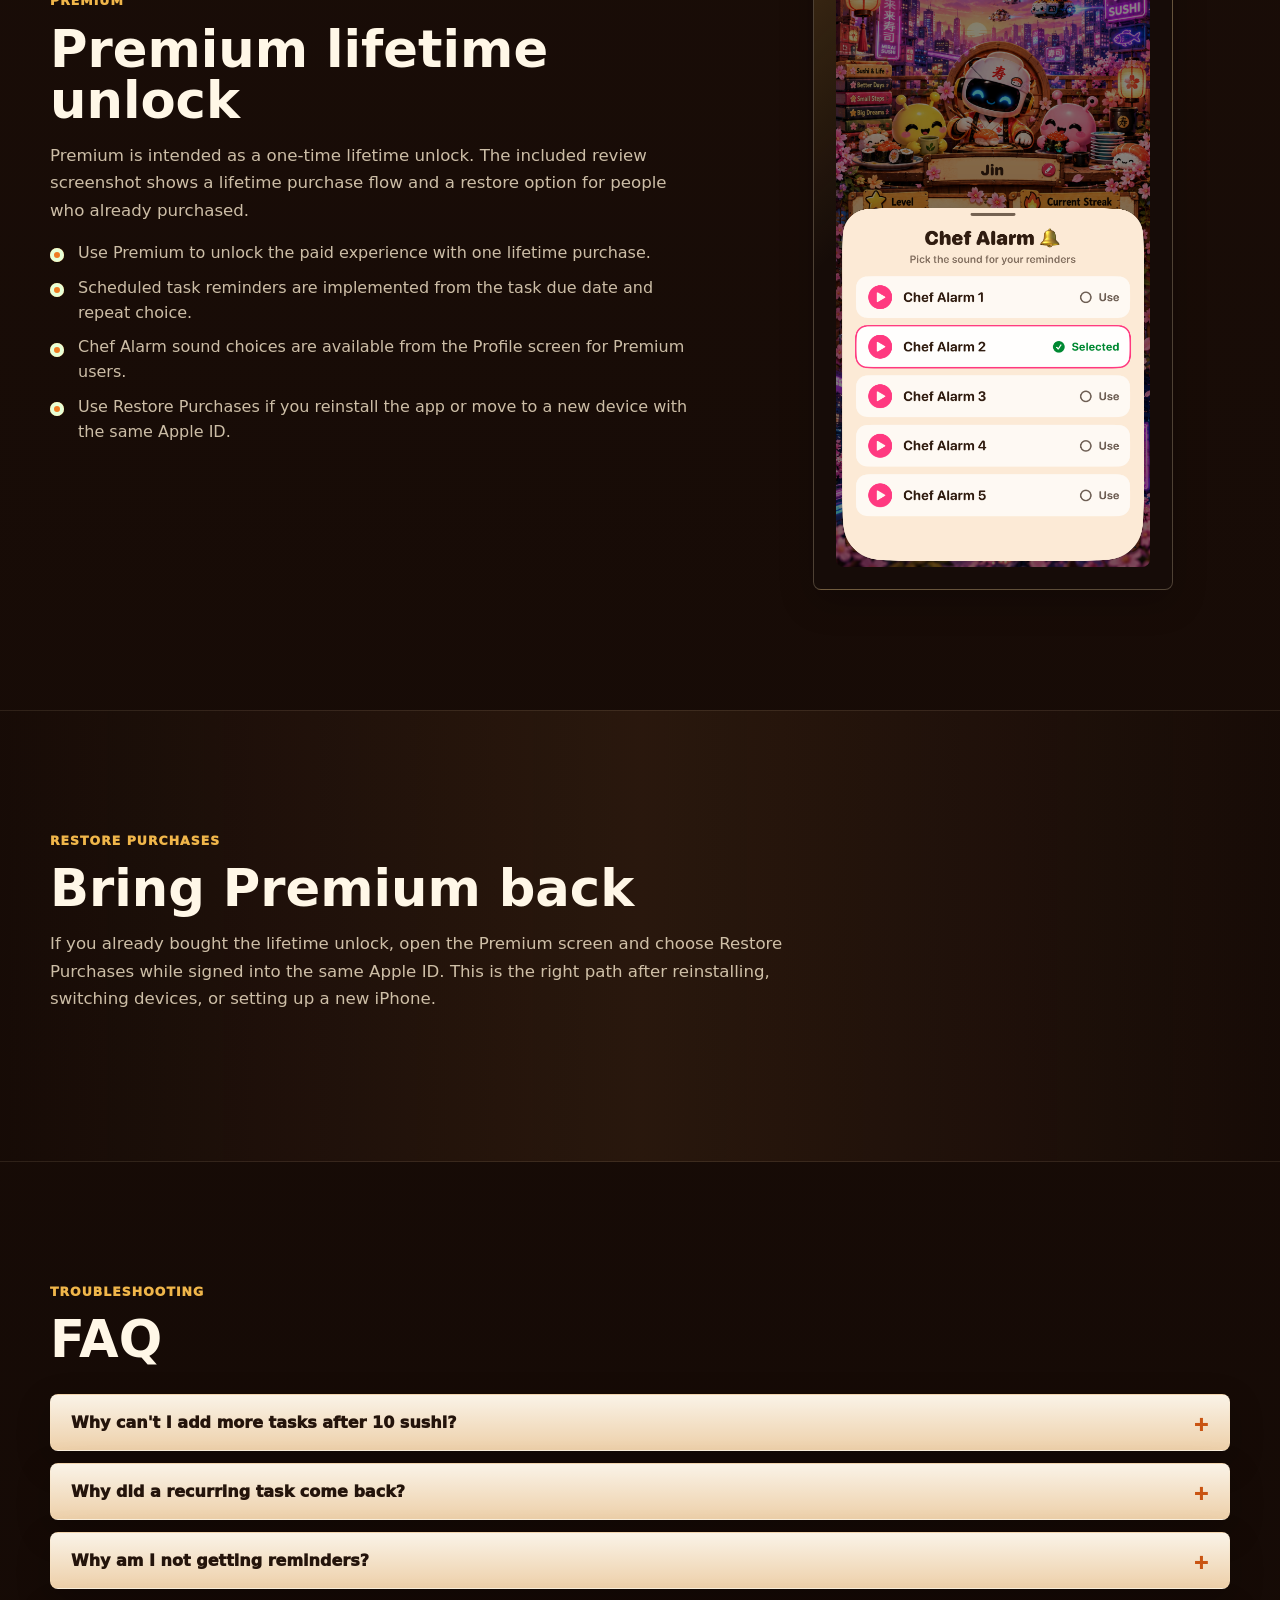
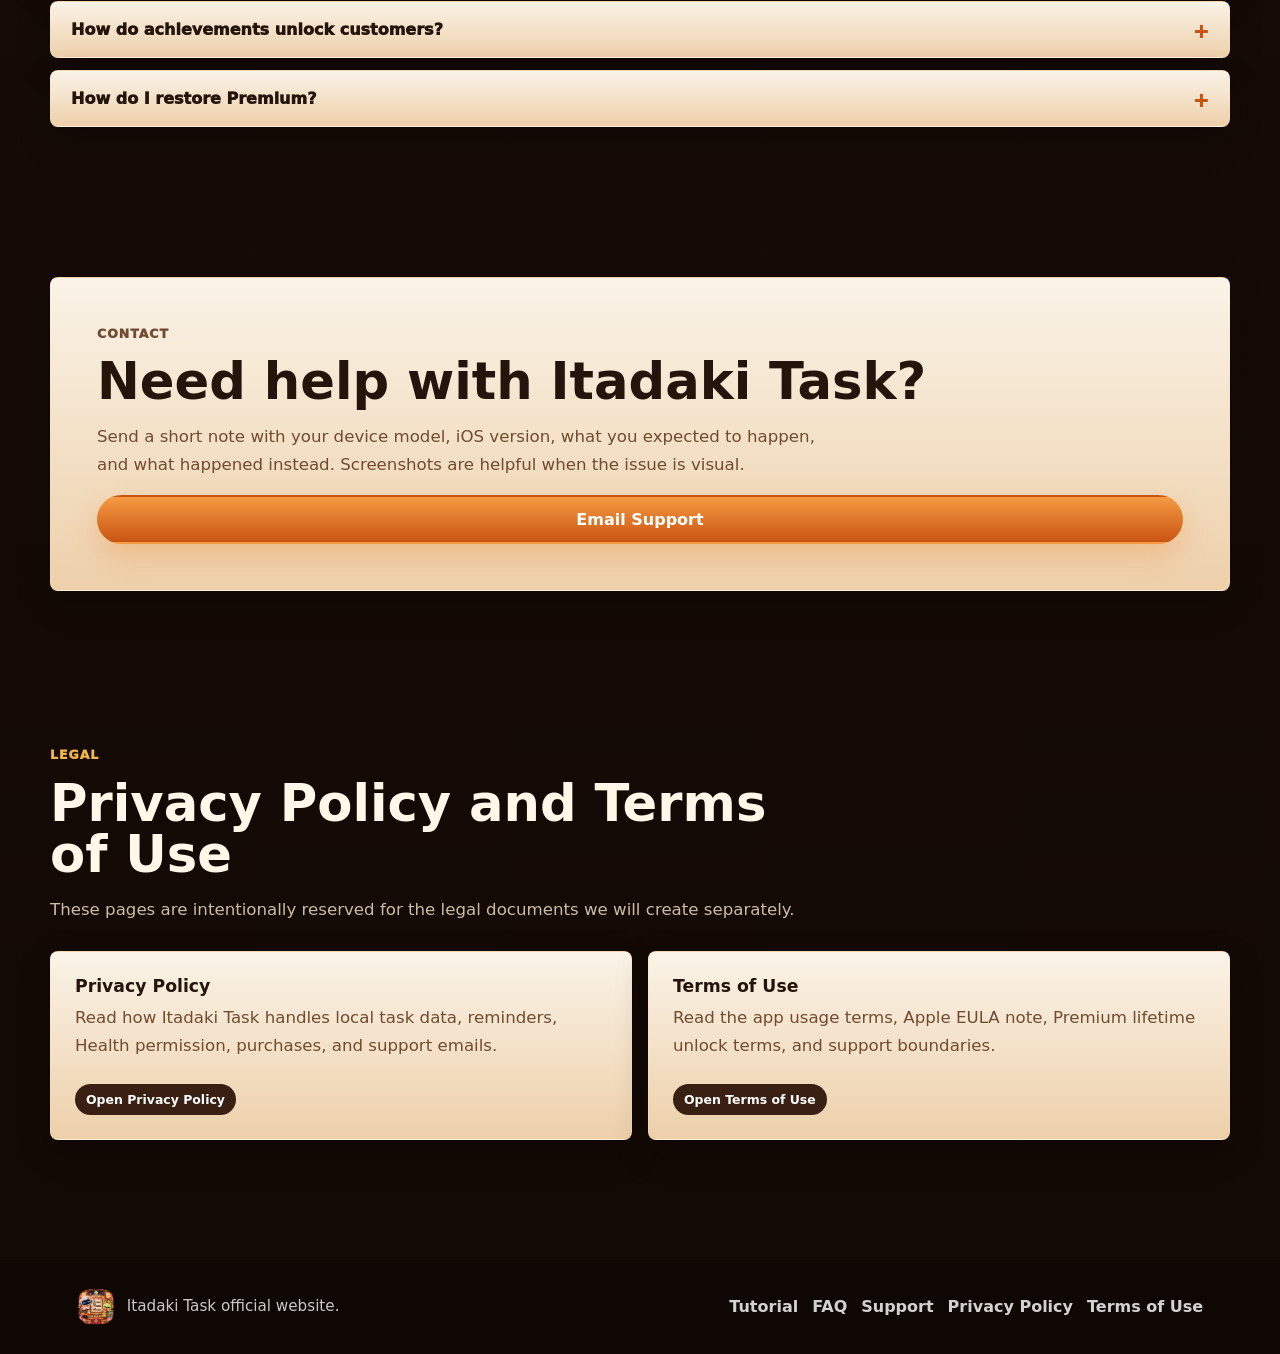
==== commit 3f53975e: "Show unscheduled task in orders screenshot" ====
--- a/index.html
+++ b/index.html
@@ -204,7 +204,8 @@
             <h3>Orders and Task List</h3>
             <p>
               Today's open tasks appear on the order board, sorted by due time. Tap an unfinished order
-              to complete it. Finished one-time tasks remain visible for today, then expire later.
+              to complete it. Tasks can appear with a scheduled time or without one, depending on how you
+              added the order. Finished one-time tasks remain visible for today, then expire later.
             </p>
           </article>
           <article class="feature-card">
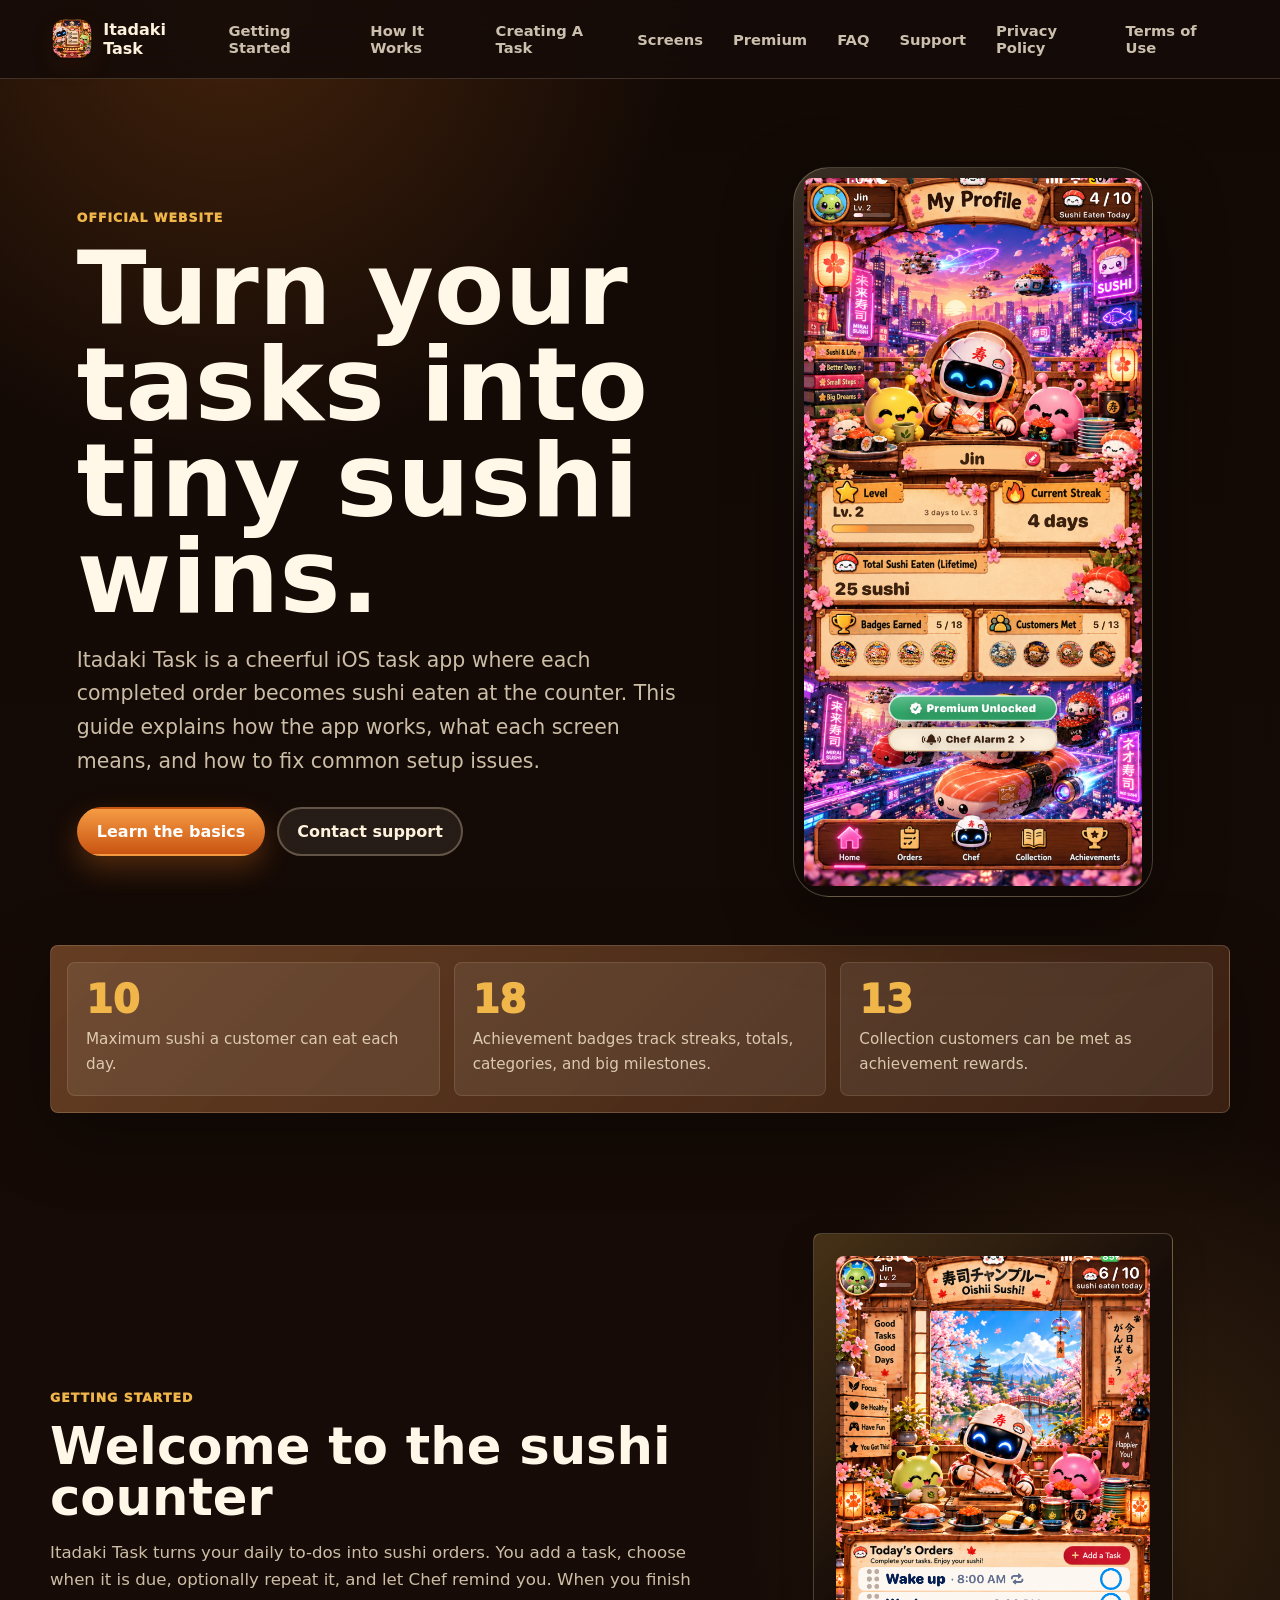
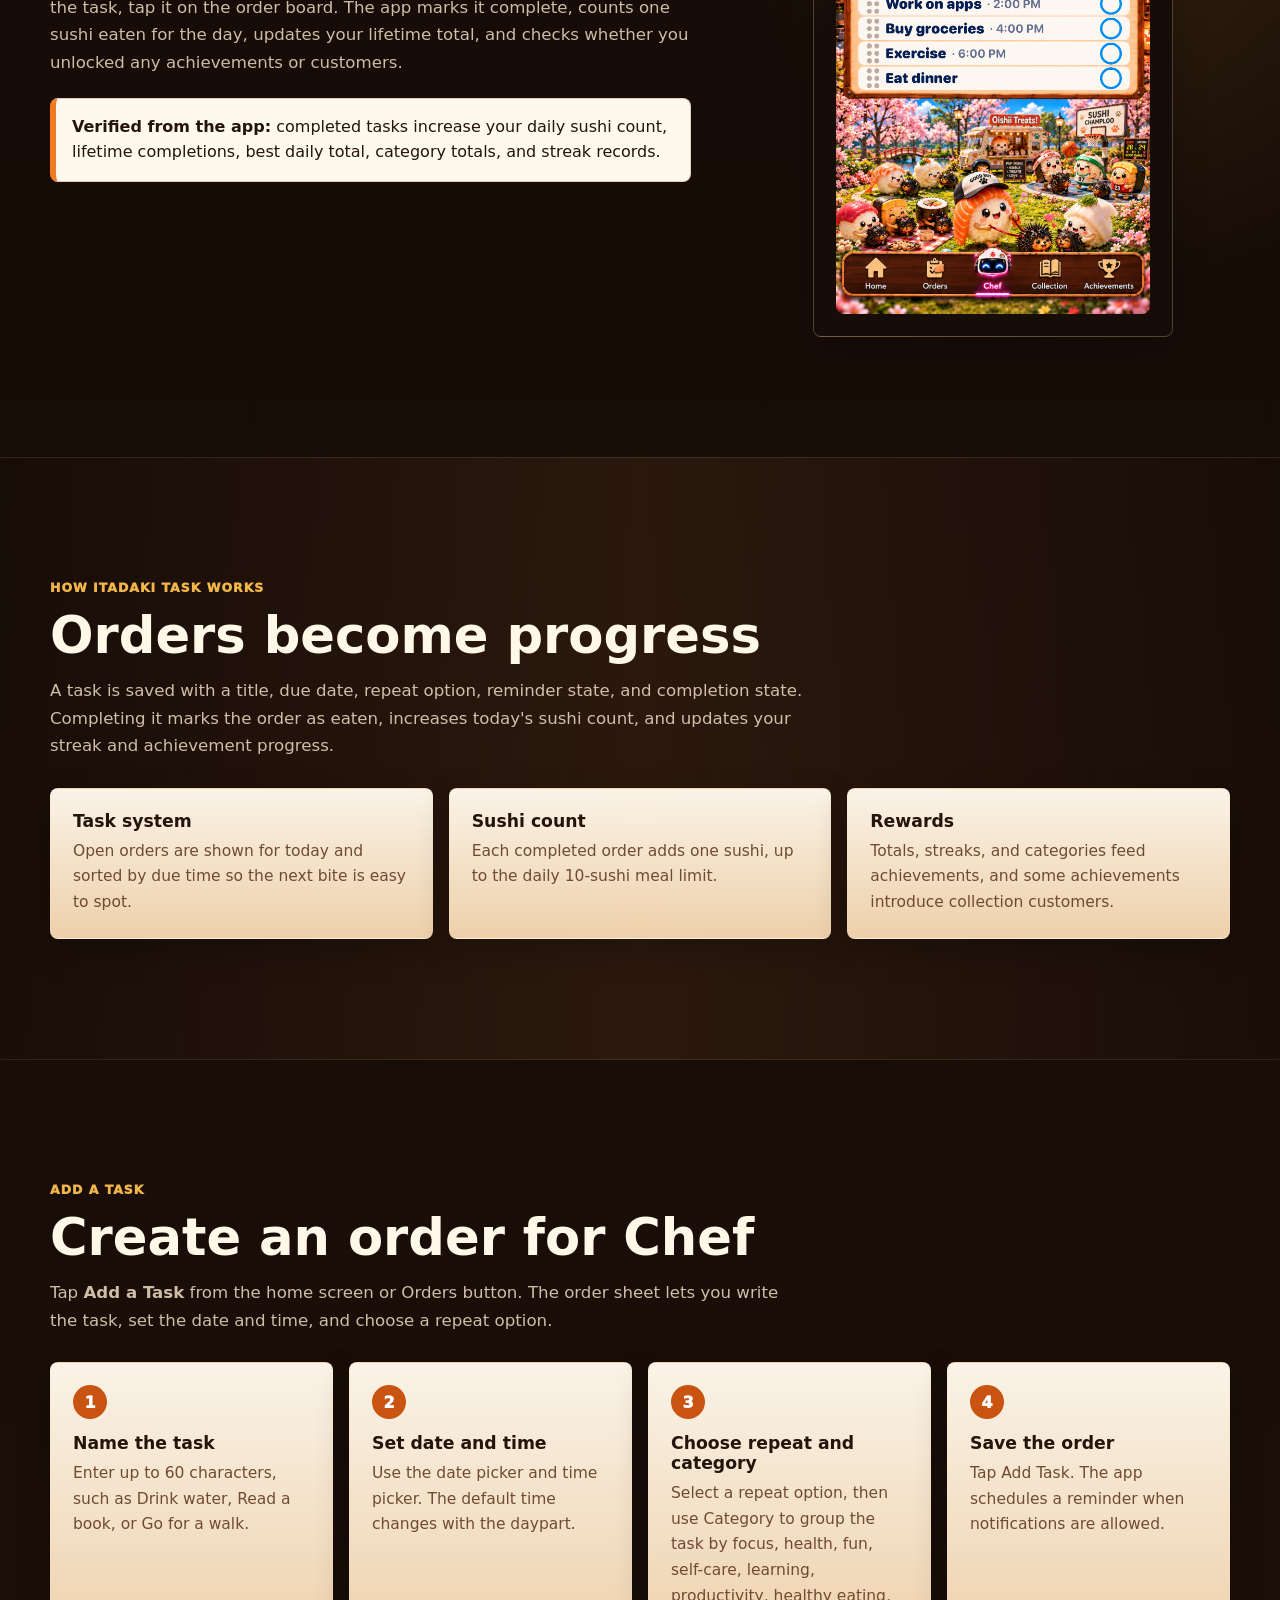
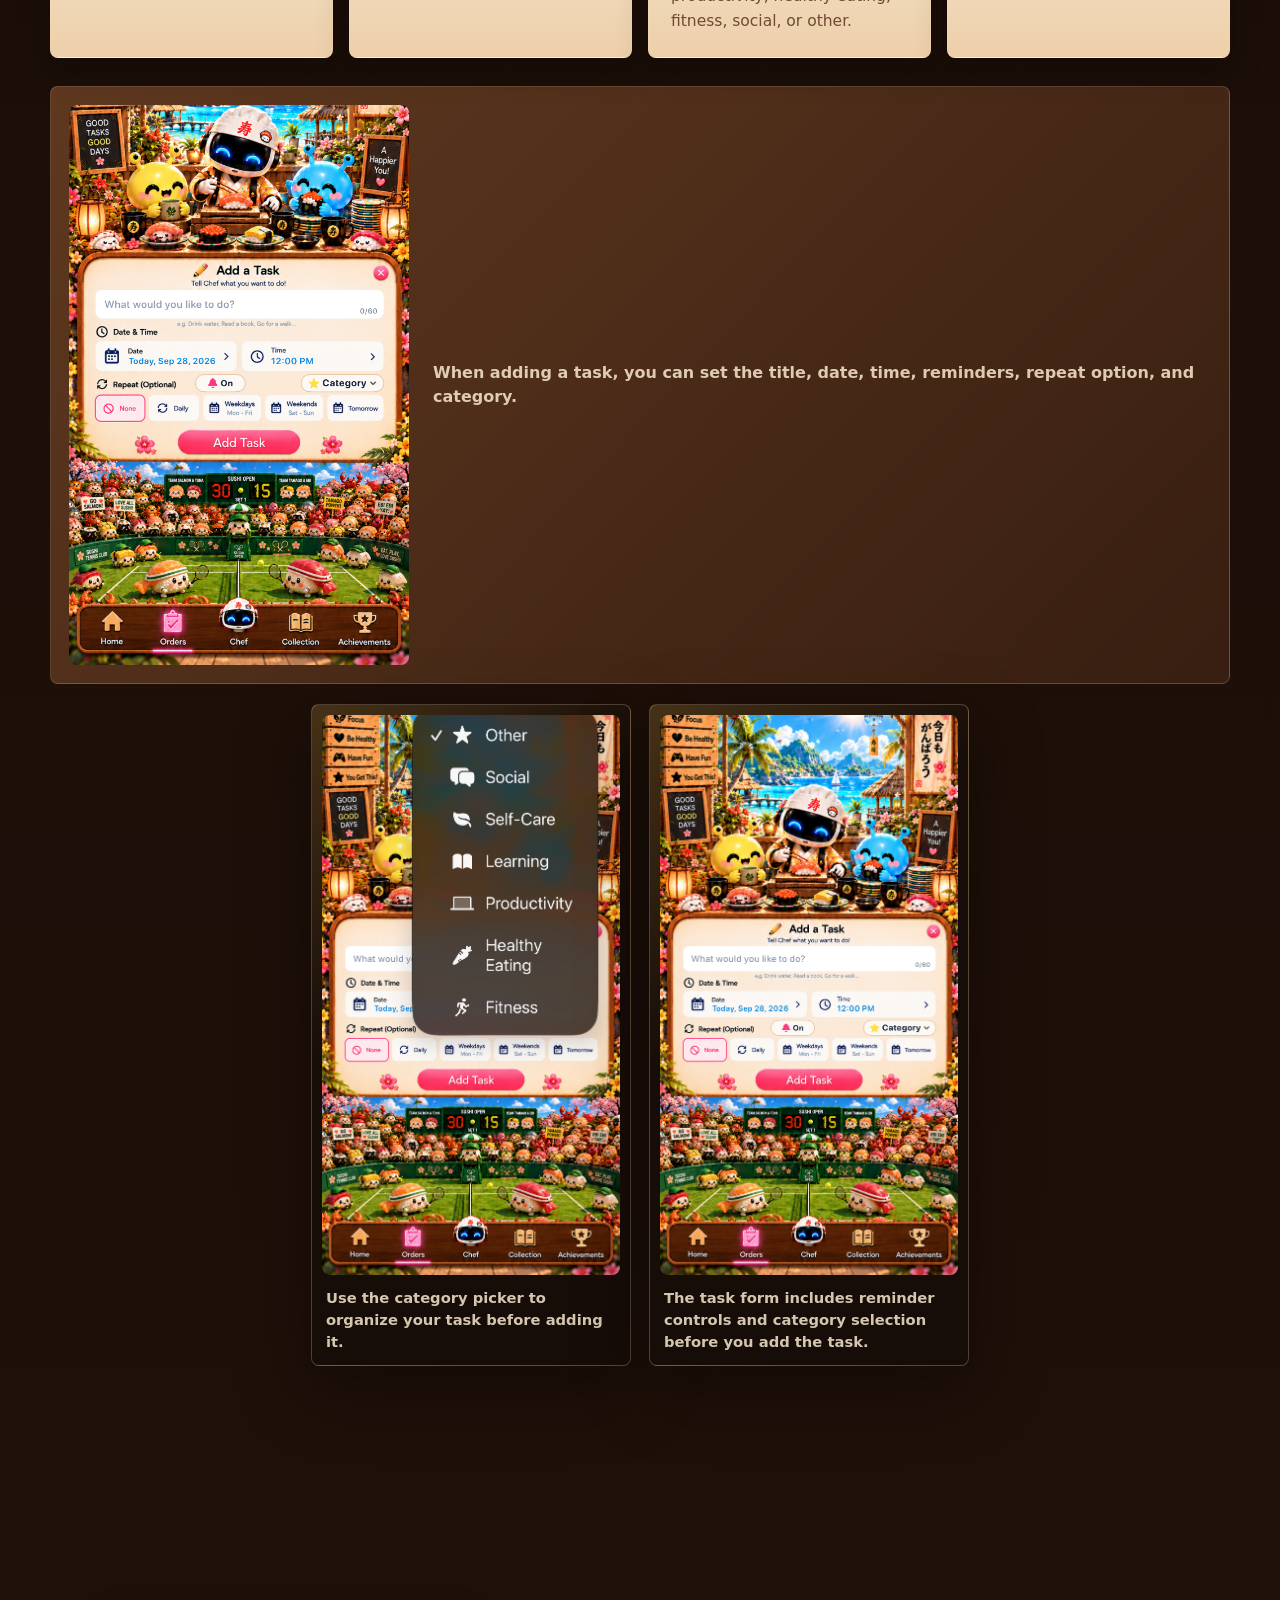
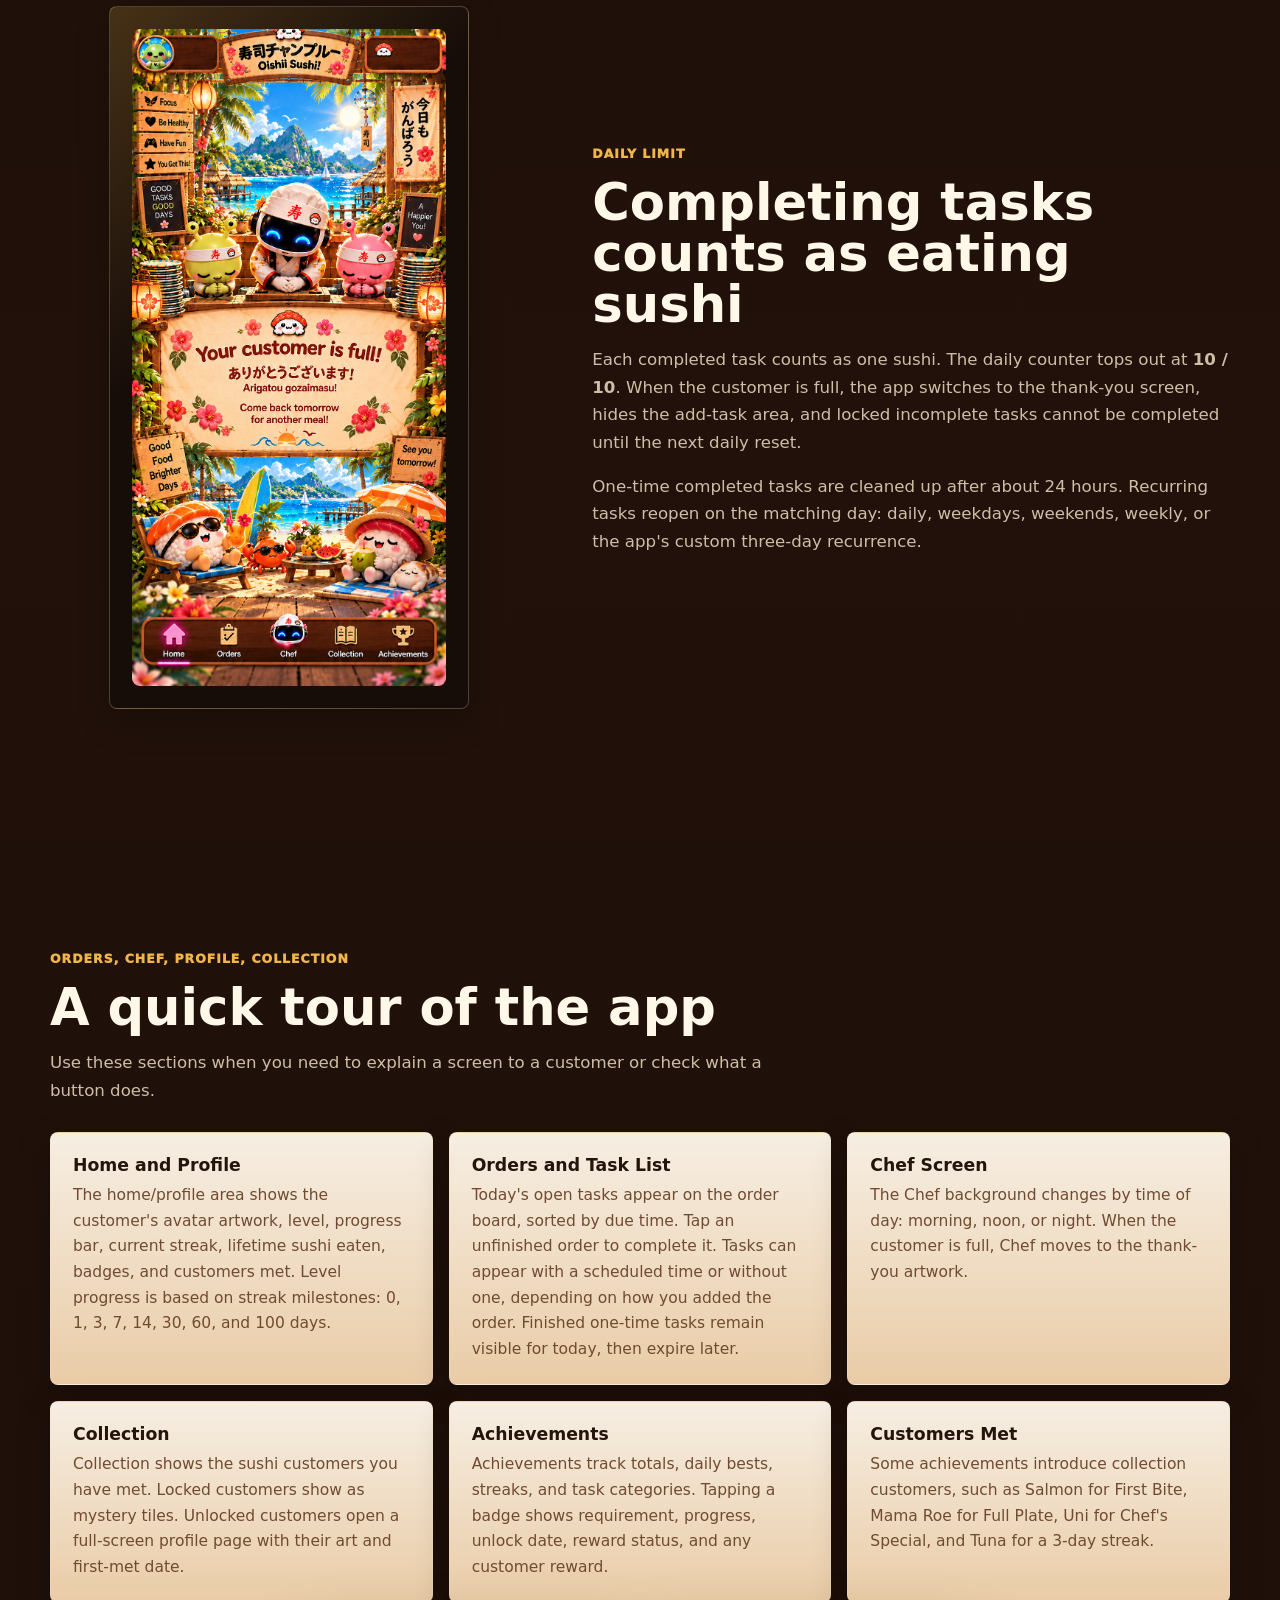
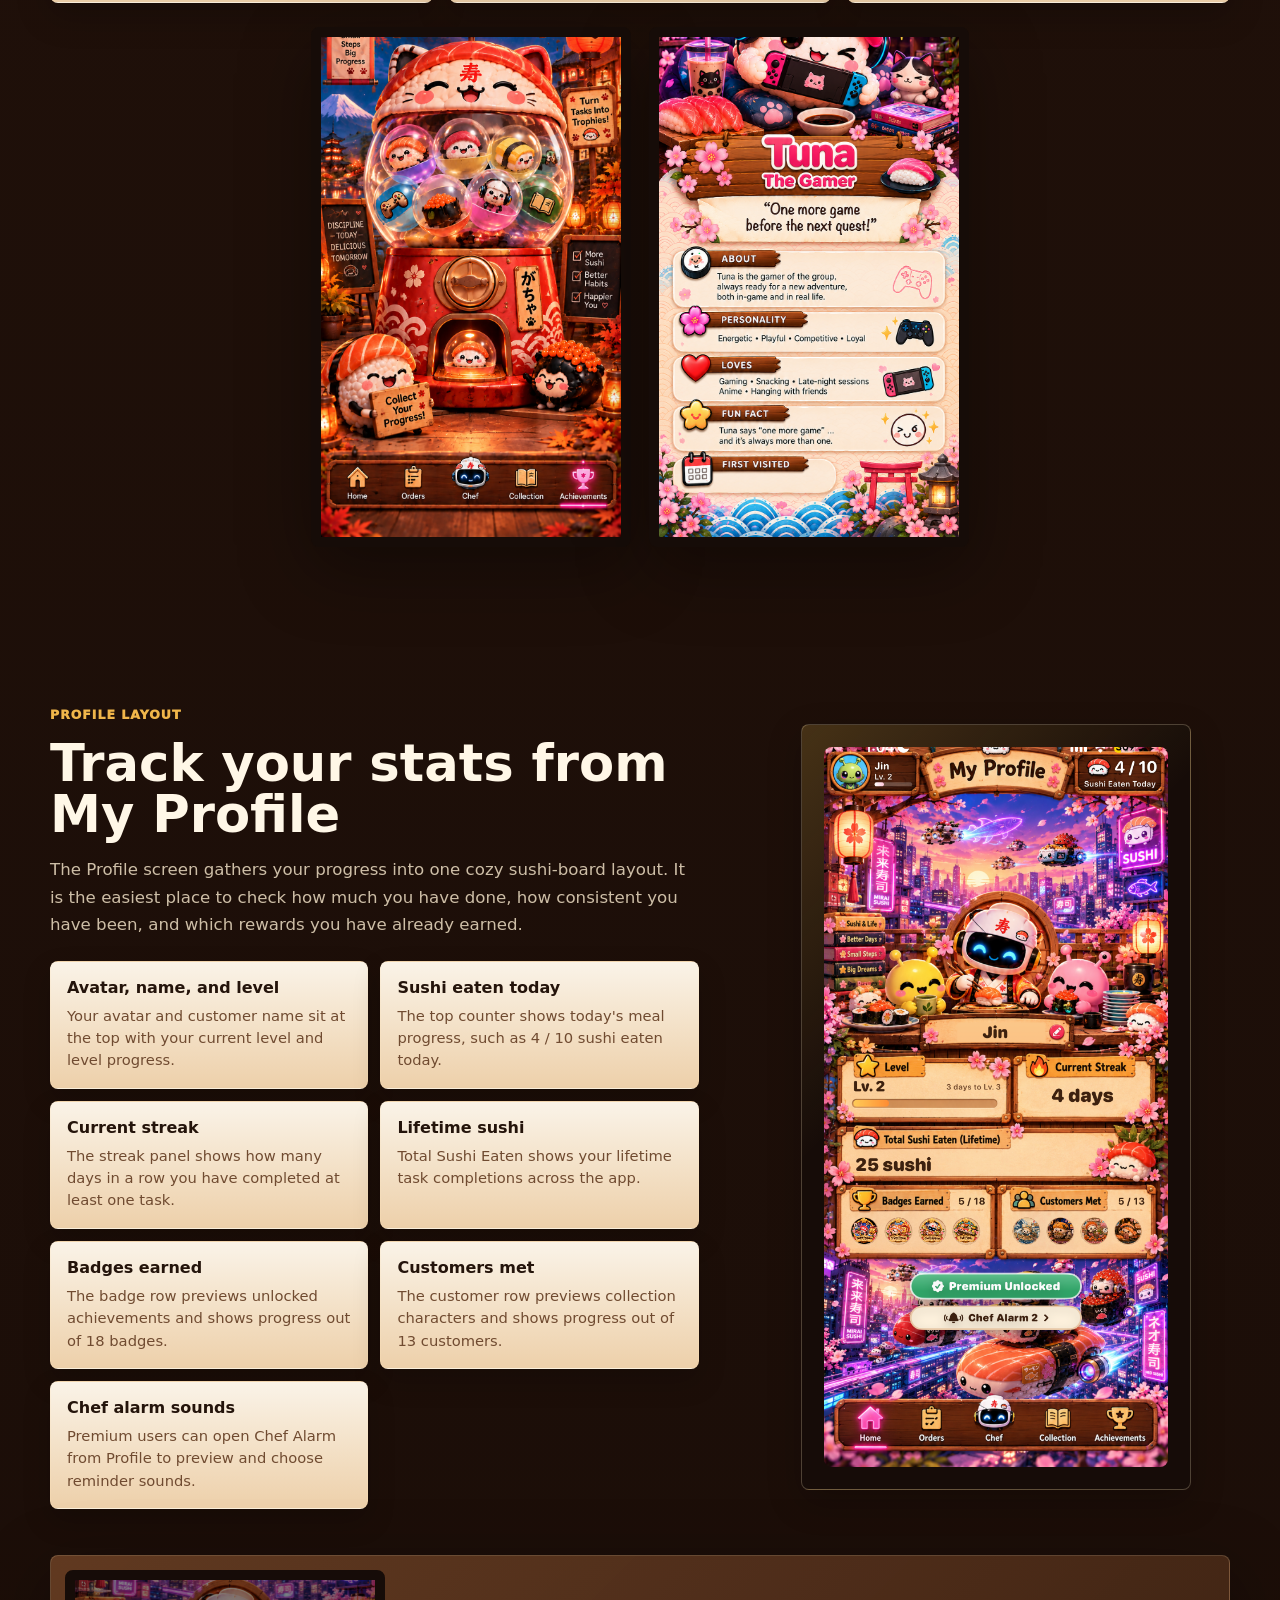
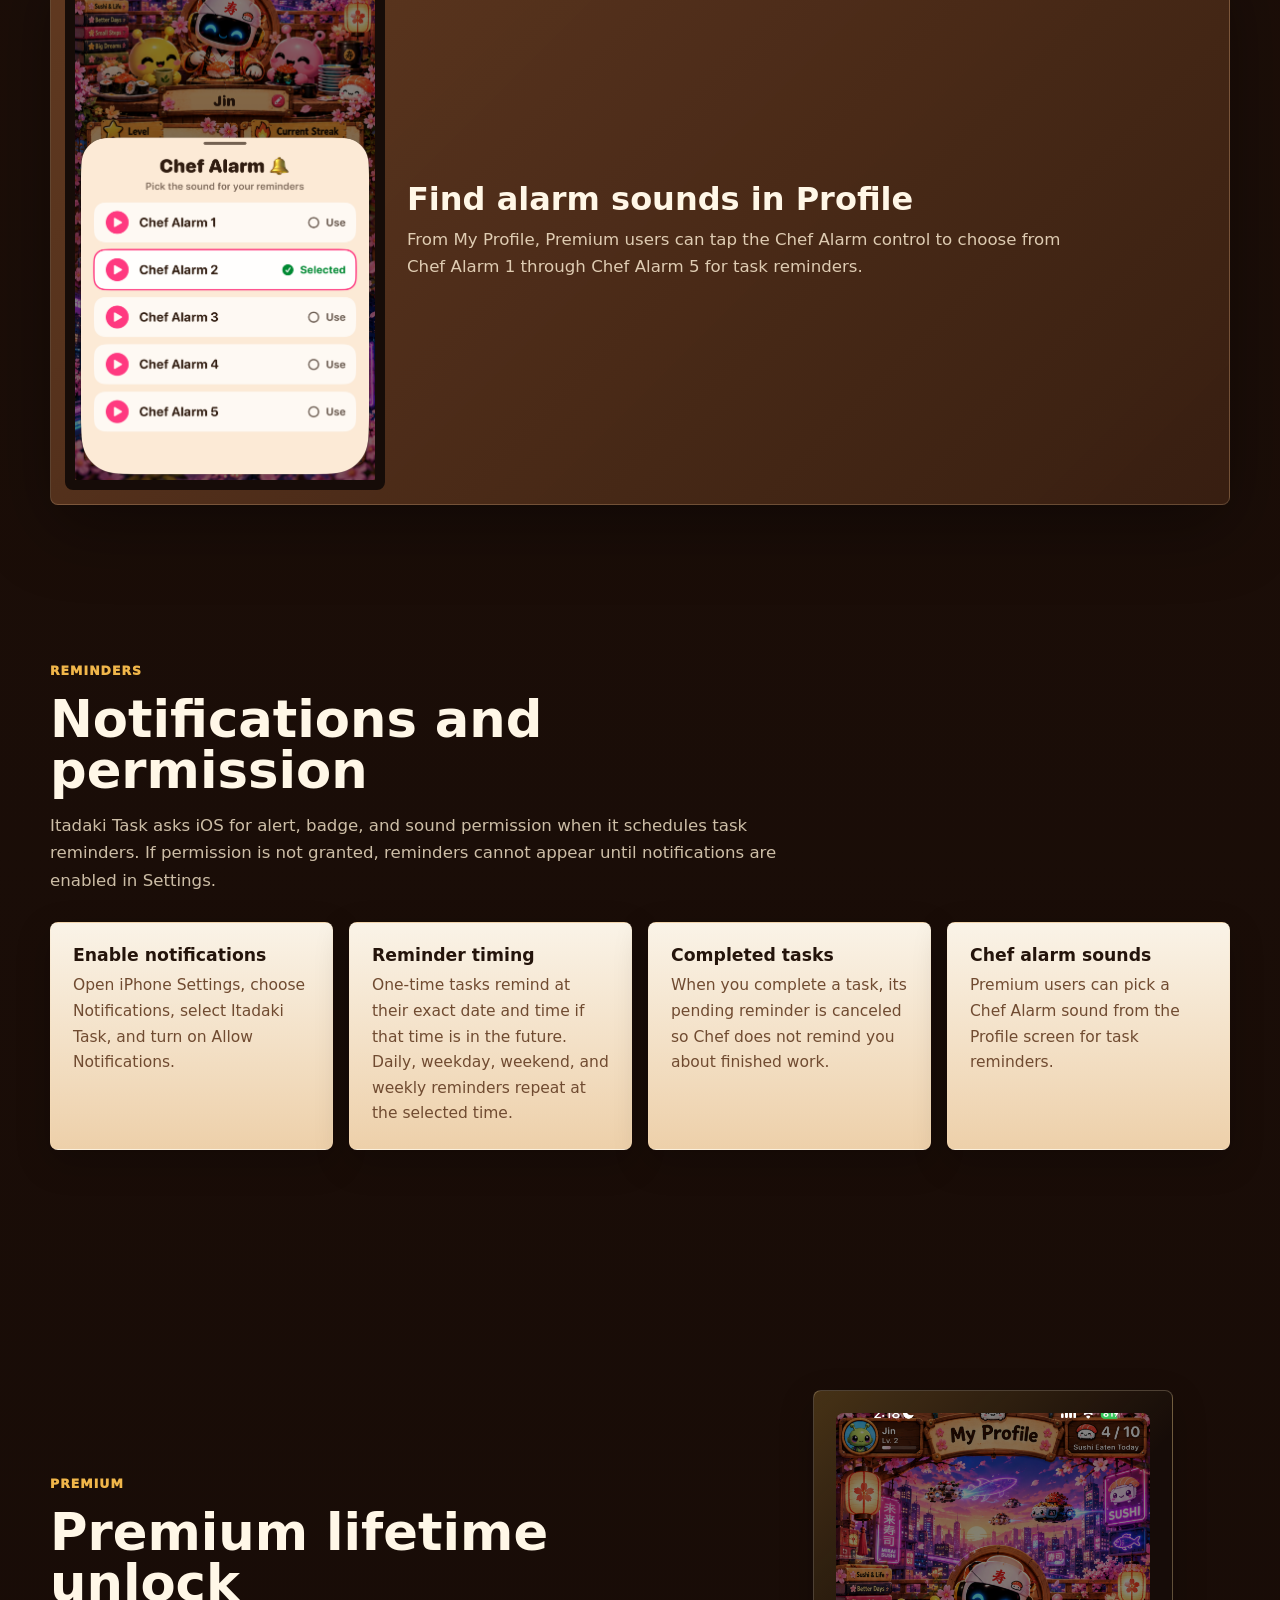
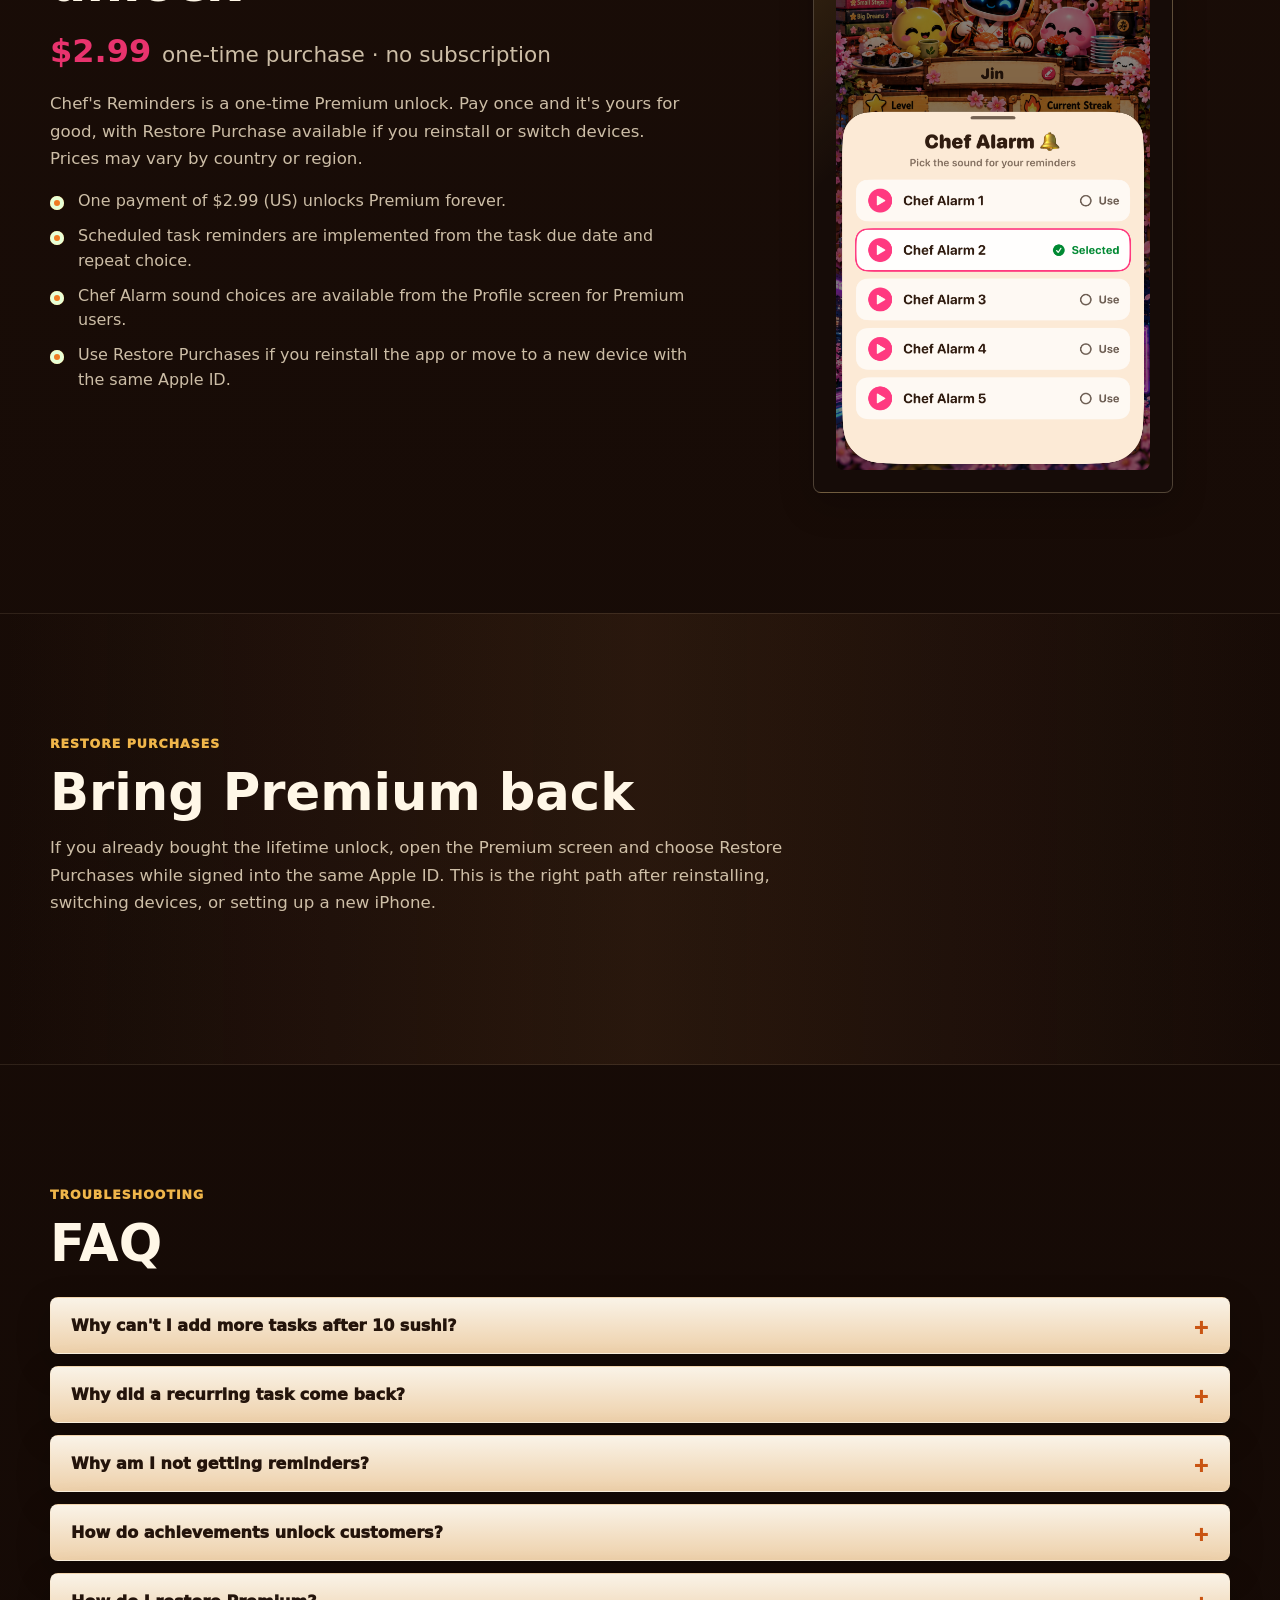
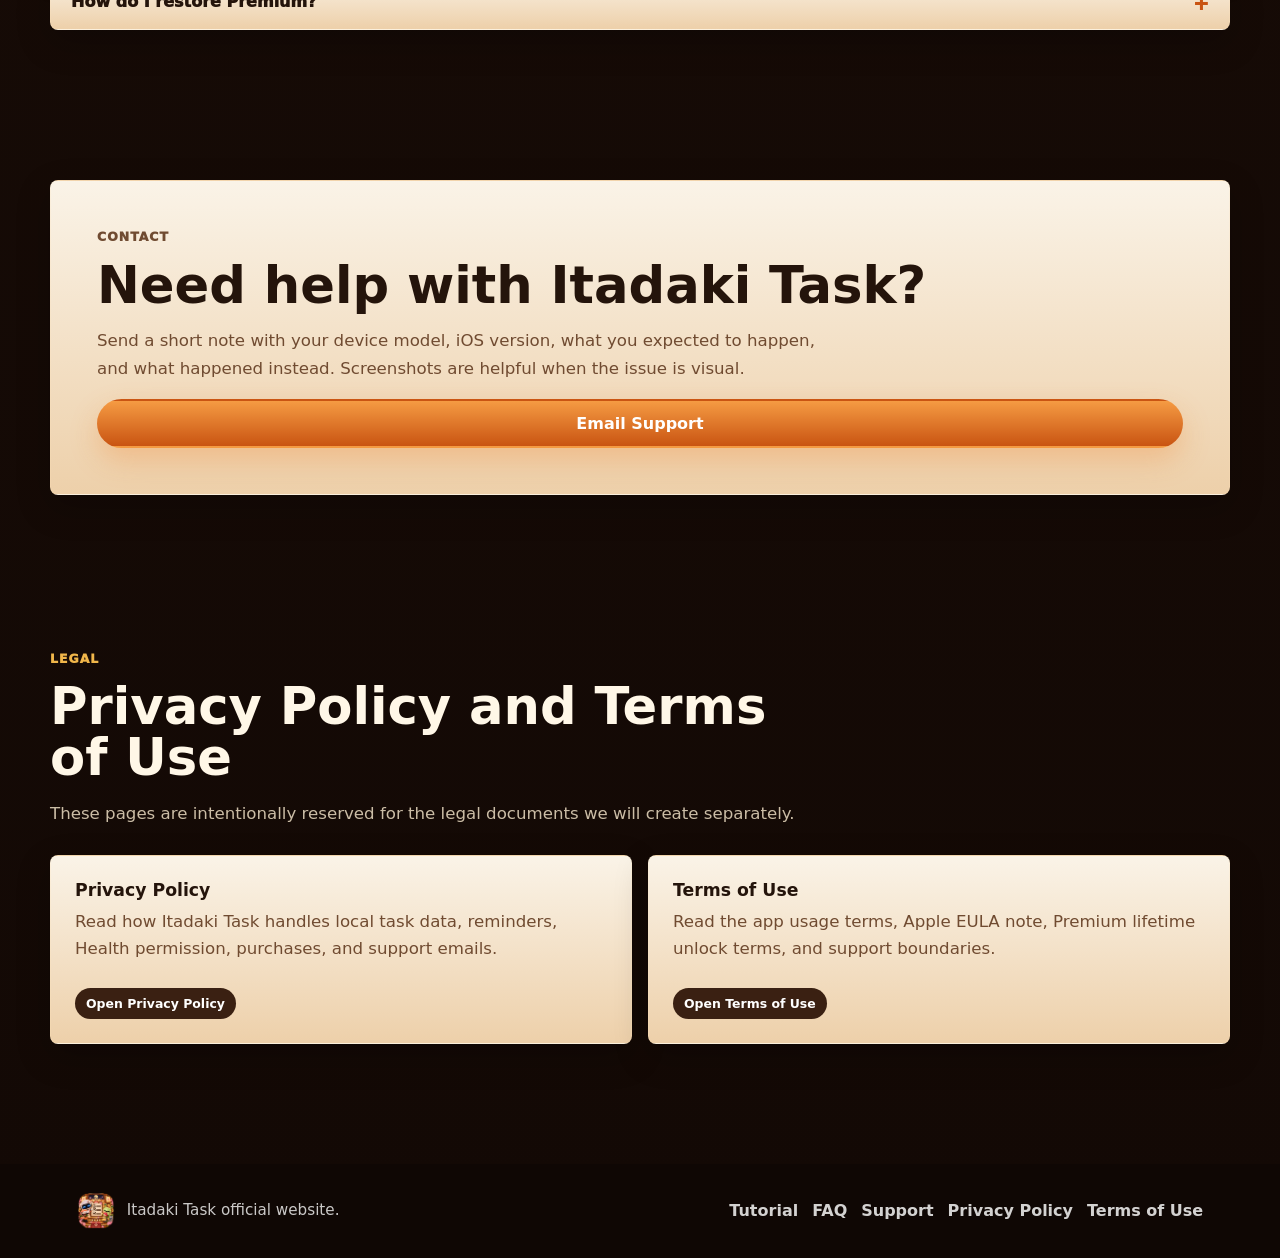
==== commit be93ebc8: "Show the $2.99 Premium price on the website Co-Authored-By: Claude Opus 5.5 <noreply@anthropic.com>" ====
--- a/index.html
+++ b/index.html
@@ -335,12 +335,13 @@
         <div class="section-copy">
           <p class="eyebrow">Premium</p>
           <h2>Premium lifetime unlock</h2>
-          <p>
-            Premium is intended as a one-time lifetime unlock. The included review screenshot shows a
-            lifetime purchase flow and a restore option for people who already purchased.
+          <p class="premium-price"><strong>$2.99</strong> one-time purchase &middot; no subscription</p>
+          <p>
+            Chef's Reminders is a one-time Premium unlock. Pay once and it's yours for good, with Restore
+            Purchase available if you reinstall or switch devices. Prices may vary by country or region.
           </p>
           <ul class="check-list">
-            <li>Use Premium to unlock the paid experience with one lifetime purchase.</li>
+            <li>One payment of $2.99 (US) unlocks Premium forever.</li>
             <li>Scheduled task reminders are implemented from the task due date and repeat choice.</li>
             <li>Chef Alarm sound choices are available from the Profile screen for Premium users.</li>
             <li>Use Restore Purchases if you reinstall the app or move to a new device with the same Apple ID.</li>
--- a/styles.css
+++ b/styles.css
@@ -16,6 +16,7 @@
   --line: rgba(255, 220, 168, 0.22);
   --shadow: 0 22px 70px rgba(0, 0, 0, 0.36);
   --radius: 8px;
+  --phone-shot-crop: 1206 / 2525;
   font-family: Inter, ui-sans-serif, system-ui, -apple-system, BlinkMacSystemFont, "Segoe UI", sans-serif;
 }
 
@@ -247,8 +248,9 @@
 }
 
 .hero-phone img {
-  aspect-ratio: 853 / 1844;
+  aspect-ratio: var(--phone-shot-crop);
   object-fit: cover;
+  object-position: center bottom;
 }
 
 .intro-panel,
@@ -355,8 +357,9 @@
 }
 
 .image-card img {
-  aspect-ratio: 851 / 1848;
+  aspect-ratio: var(--phone-shot-crop);
   object-fit: cover;
+  object-position: center bottom;
 }
 
 .steps-grid,
@@ -403,9 +406,10 @@
 
 .wide-shot img {
   width: 100%;
+  aspect-ratio: var(--phone-shot-crop);
   max-height: 560px;
   object-fit: cover;
-  object-position: center;
+  object-position: center bottom;
 }
 
 figcaption {
@@ -435,8 +439,10 @@
 
 .mini-gallery img {
   width: 100%;
+  aspect-ratio: var(--phone-shot-crop);
   max-height: 560px;
   object-fit: cover;
+  object-position: center bottom;
   border-radius: var(--radius);
 }
 
@@ -468,8 +474,10 @@
 
 .gallery-strip img {
   width: 100%;
+  aspect-ratio: var(--phone-shot-crop);
   max-height: 520px;
   object-fit: cover;
+  object-position: center bottom;
   background: var(--espresso);
   border: 10px solid var(--espresso);
   box-shadow: var(--shadow);
@@ -538,9 +546,10 @@
 
 .profile-alarm-card img {
   width: 100%;
+  aspect-ratio: var(--phone-shot-crop);
   max-height: 520px;
   object-fit: cover;
-  object-position: center;
+  object-position: center bottom;
   border-radius: var(--radius);
   border: 10px solid var(--espresso);
 }
@@ -926,3 +935,14 @@
     justify-content: flex-start;
   }
 }
+
+.premium-price {
+  font-size: 1.35rem;
+  margin: 0.25rem 0 0.75rem;
+}
+
+.premium-price strong {
+  font-size: 2rem;
+  color: #e8336d;
+  margin-right: 0.25rem;
+}
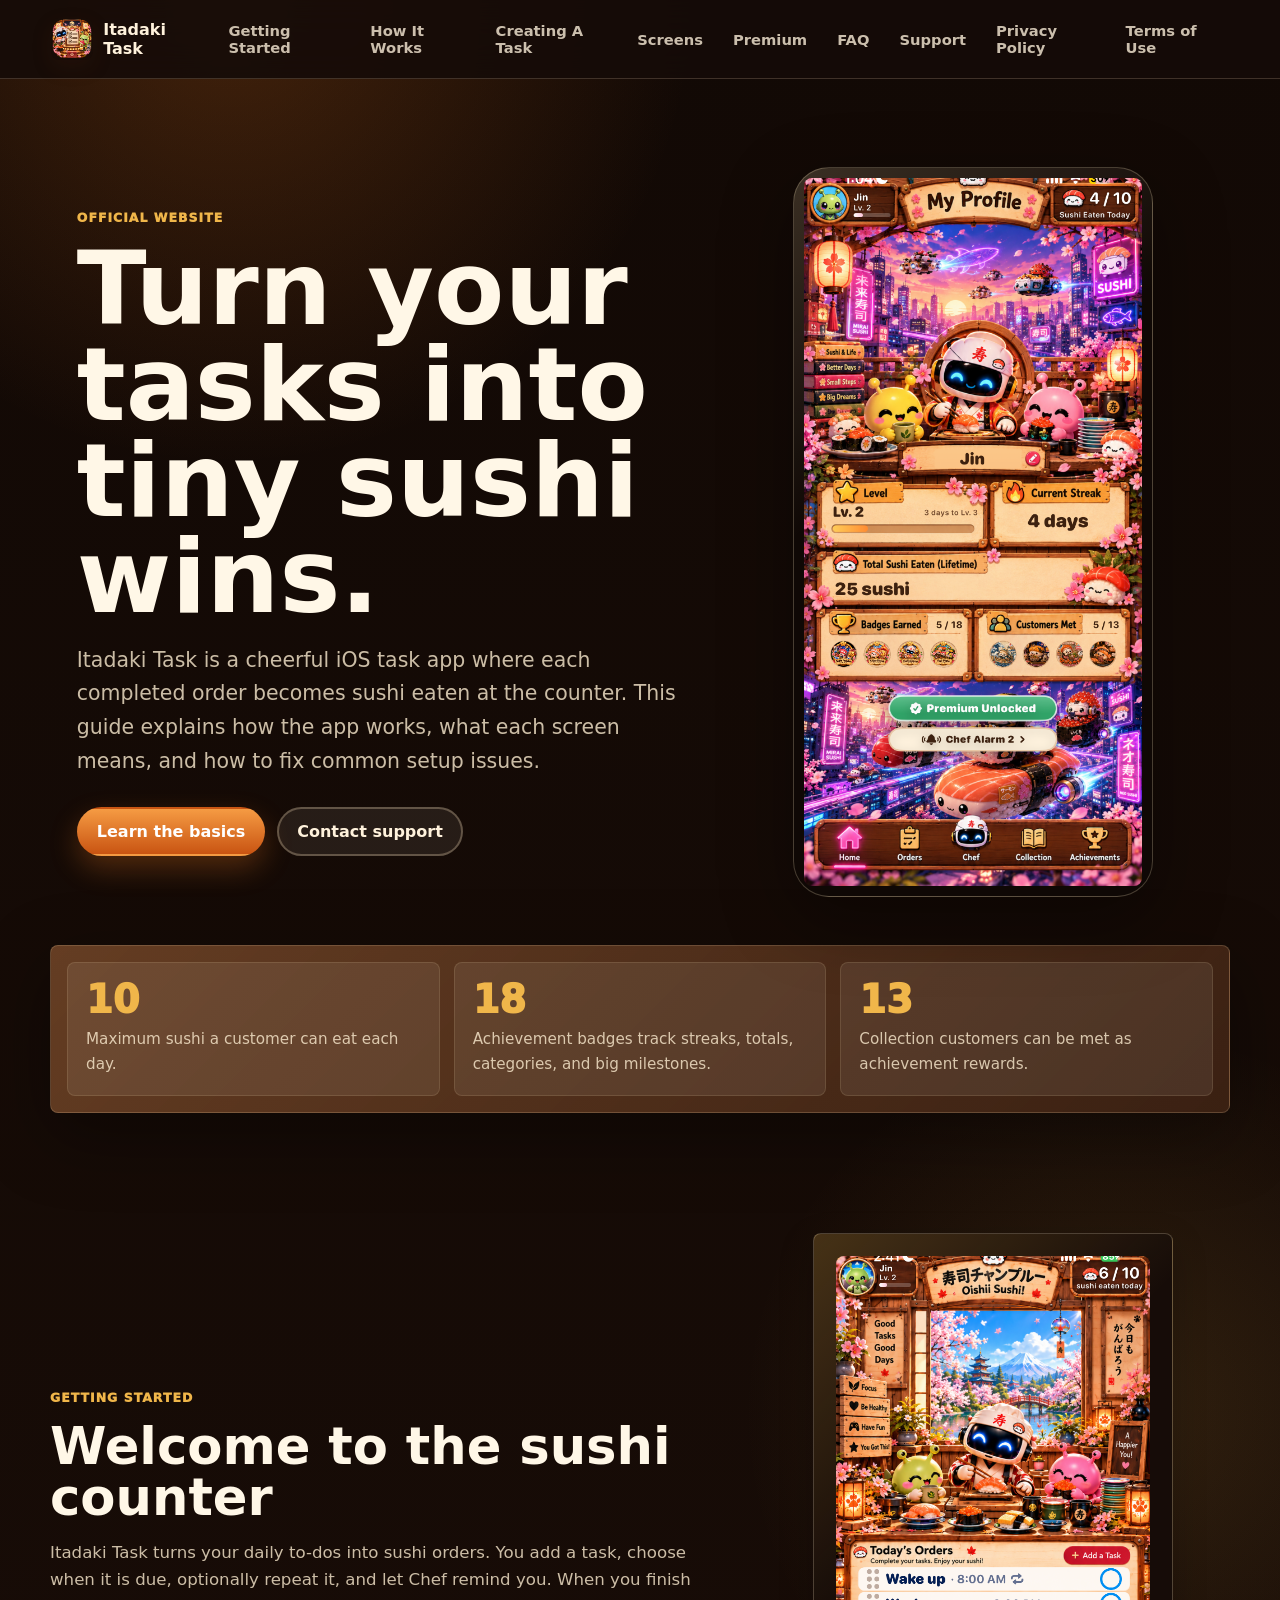
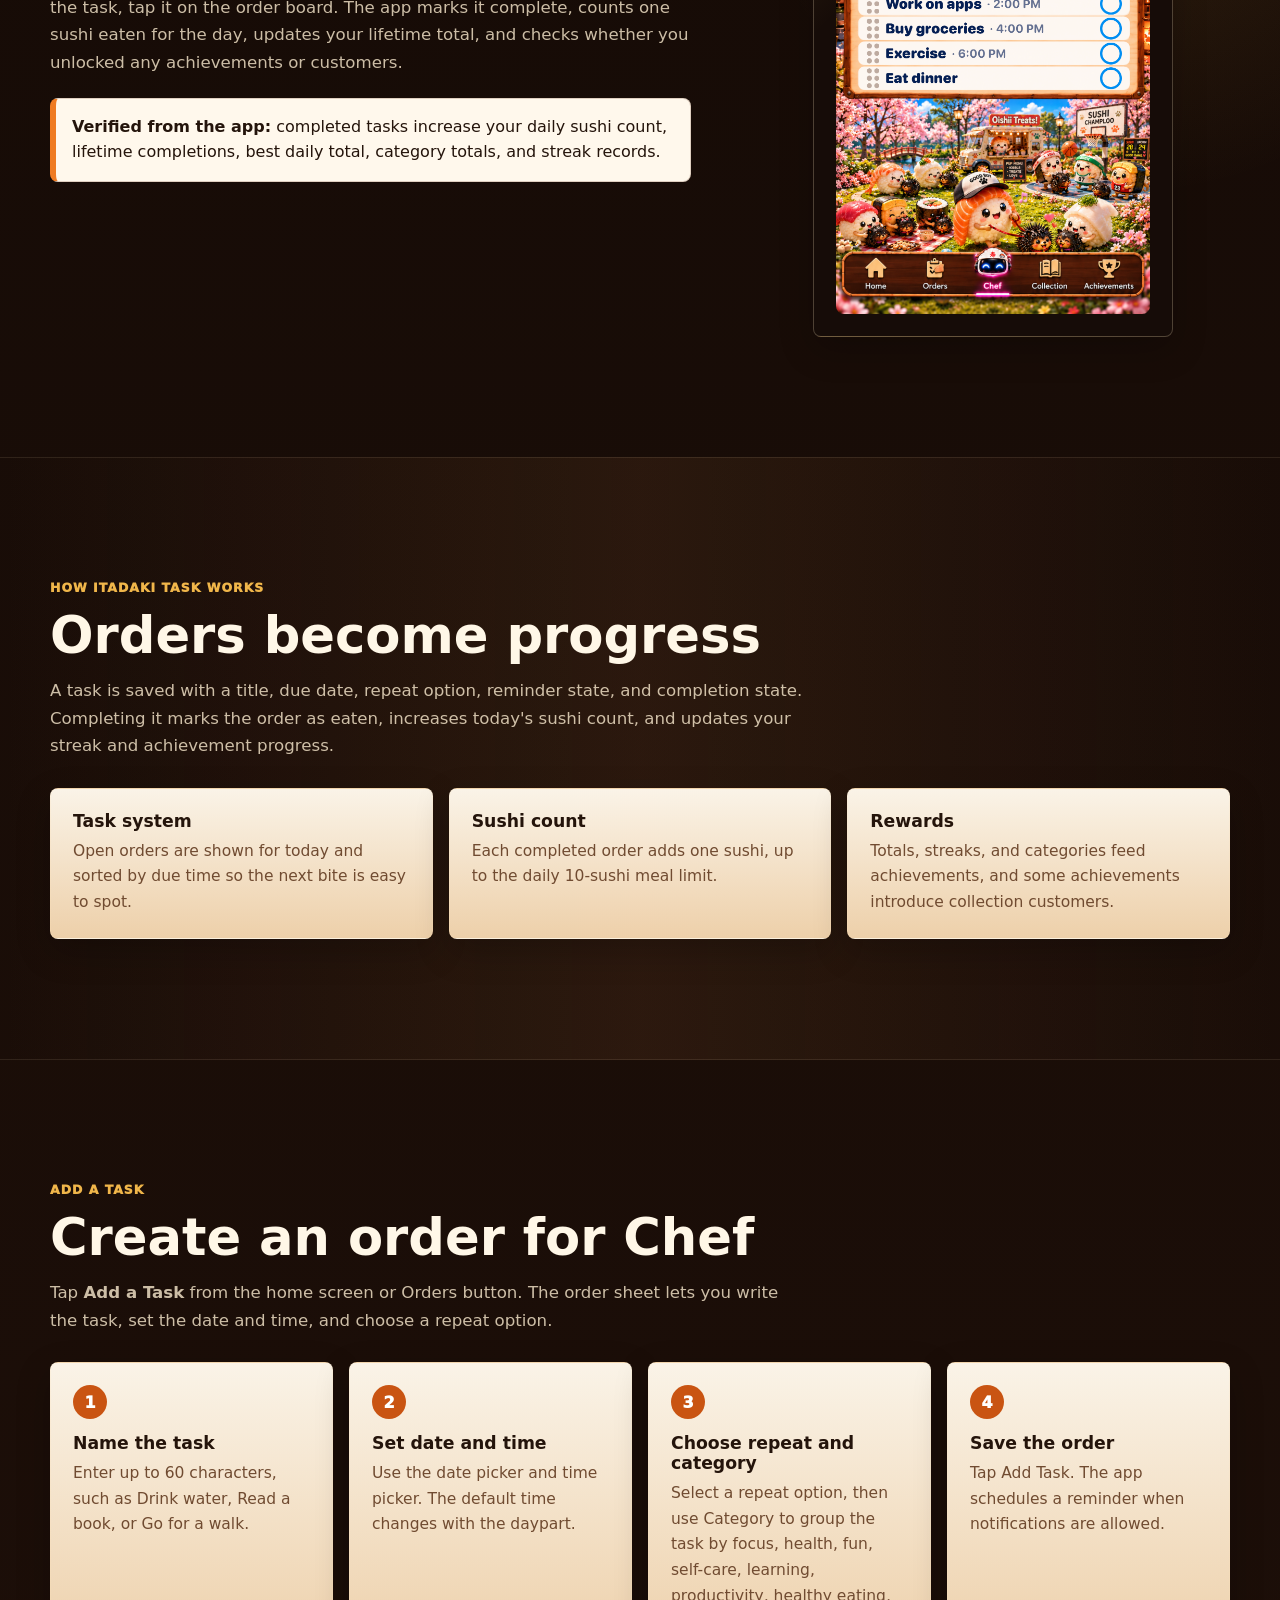
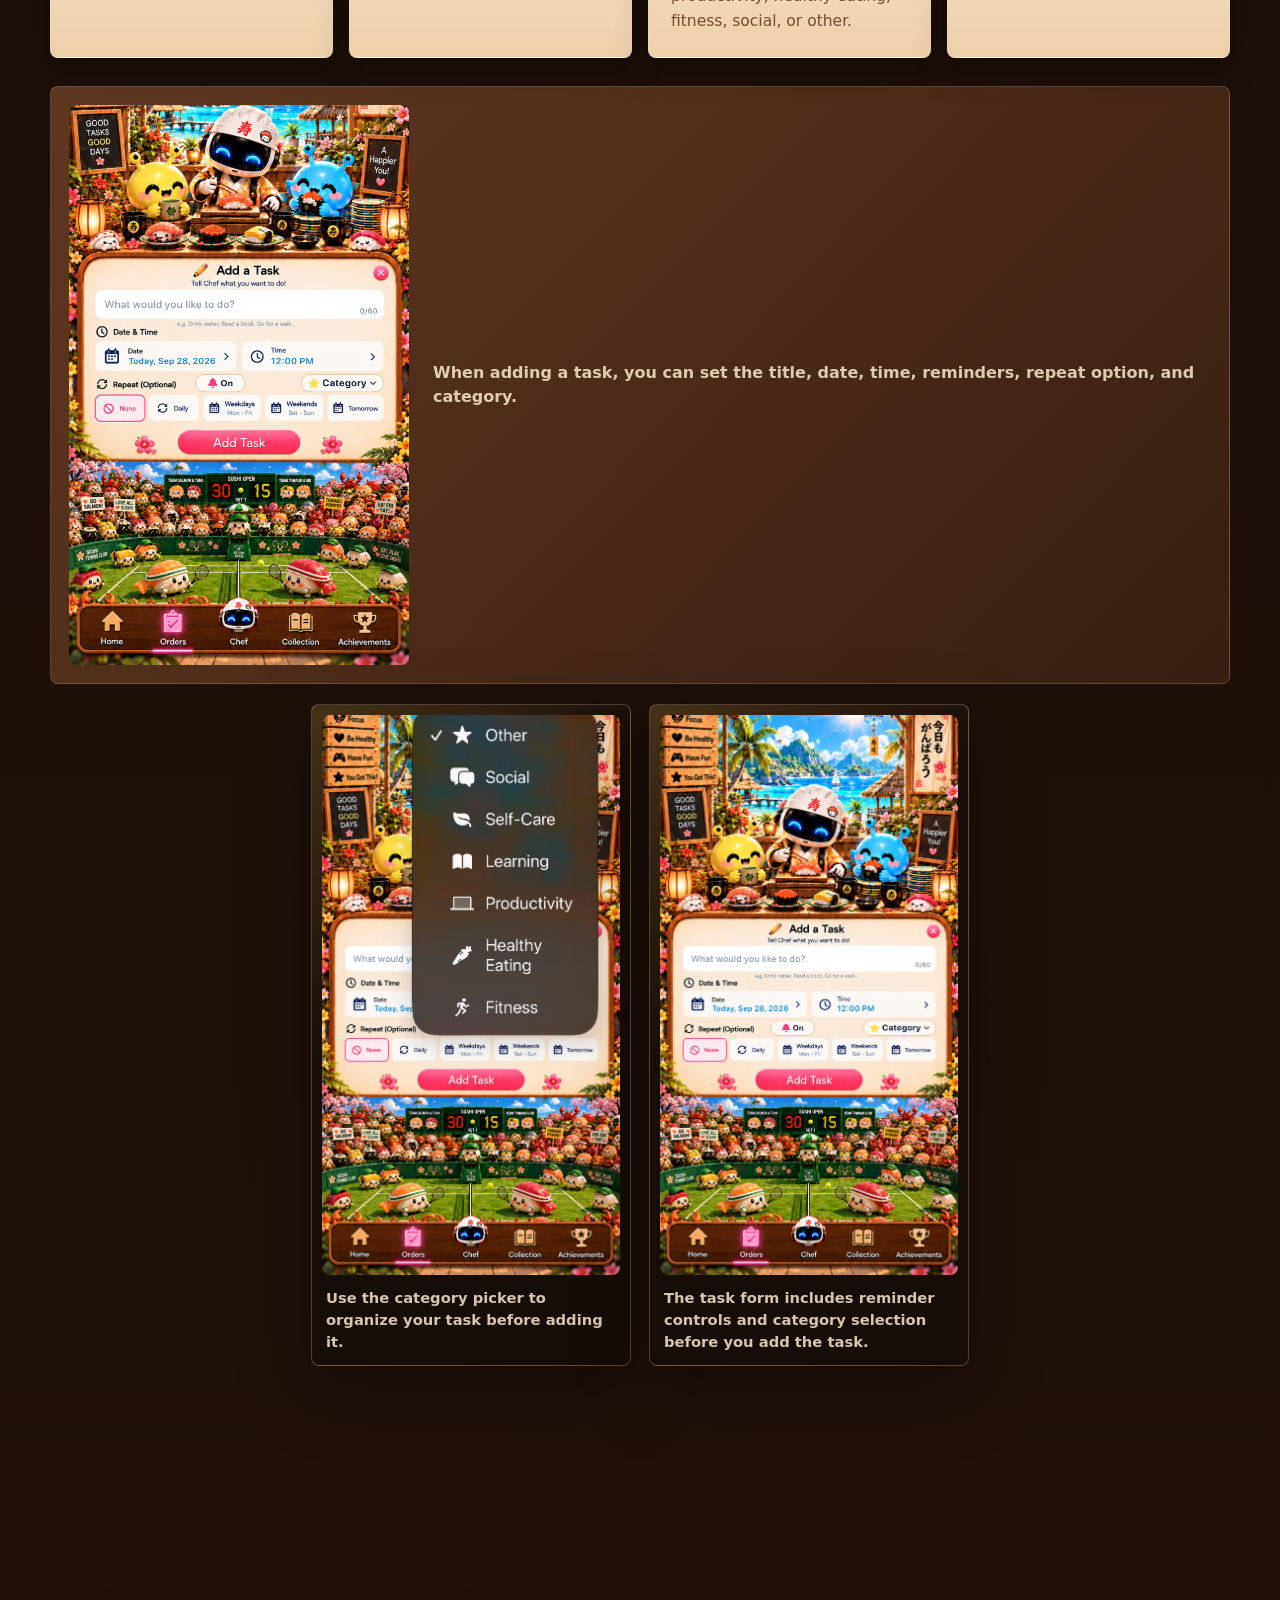
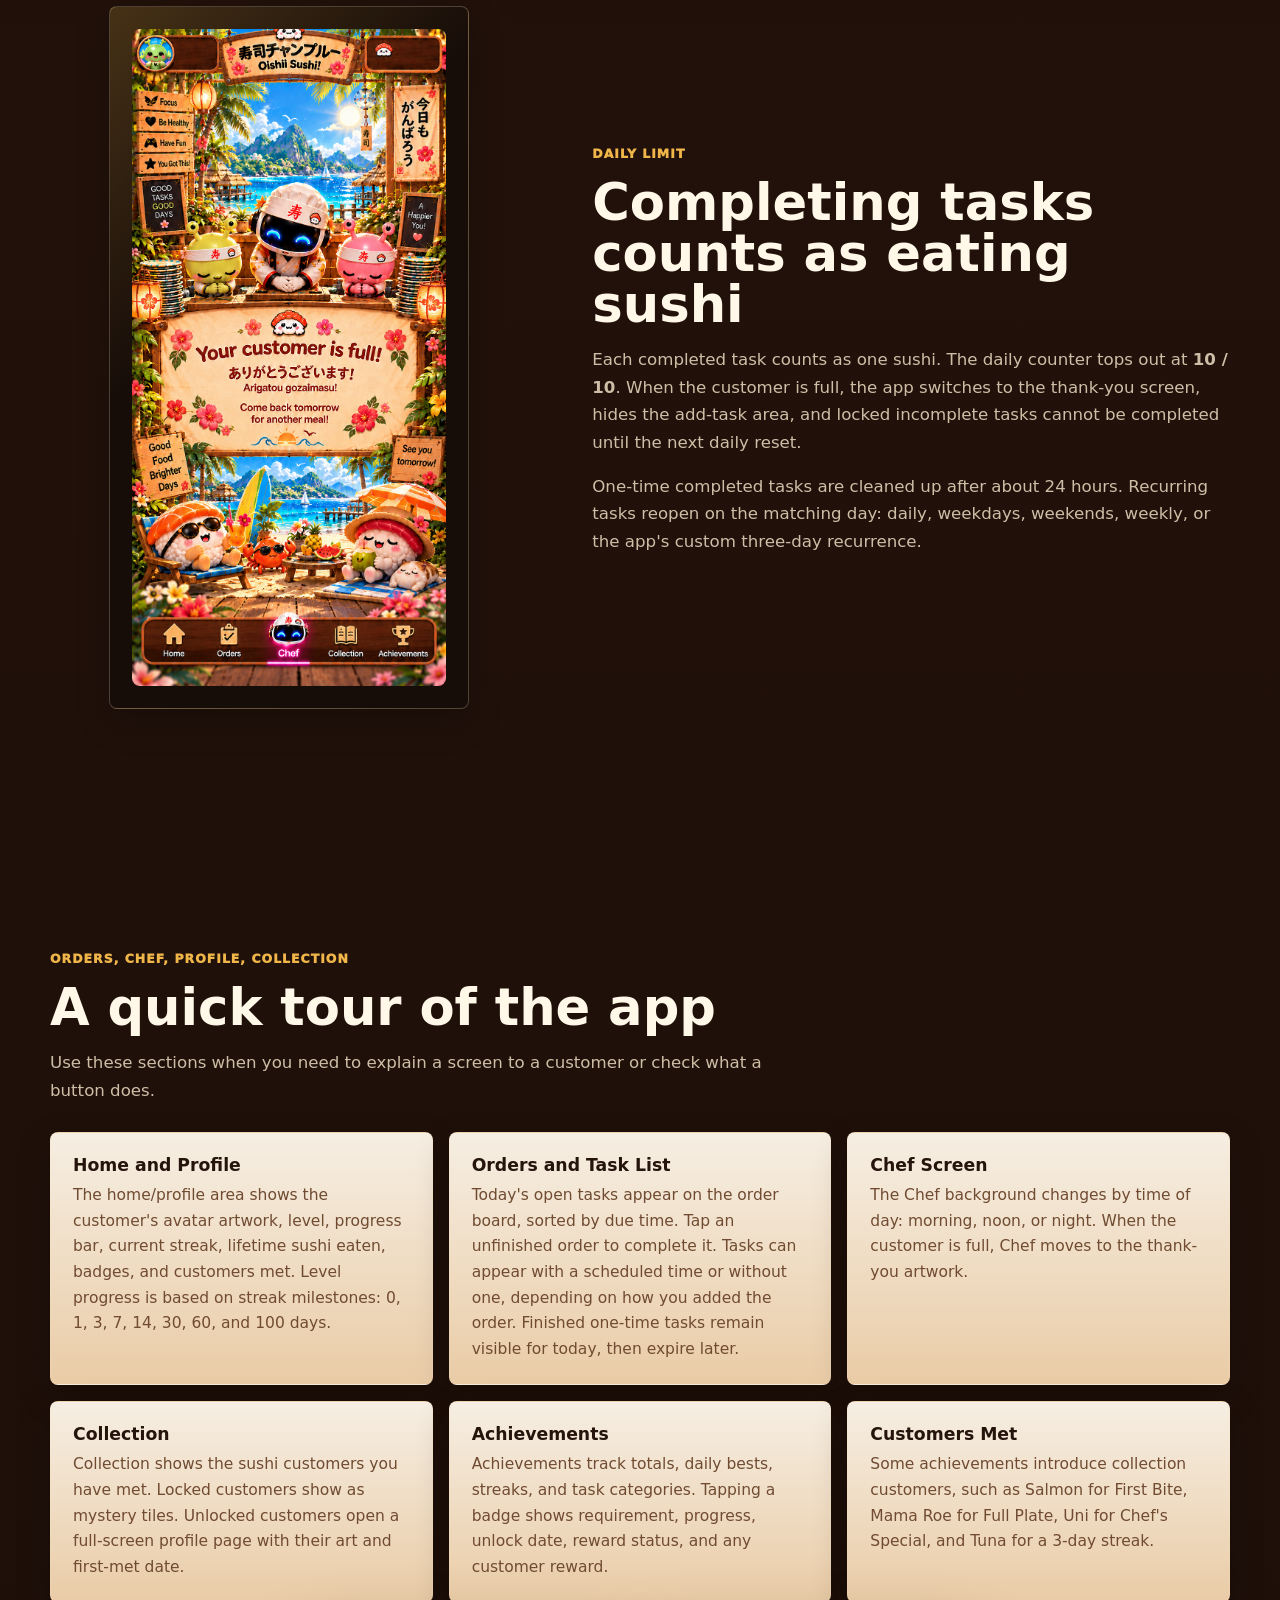
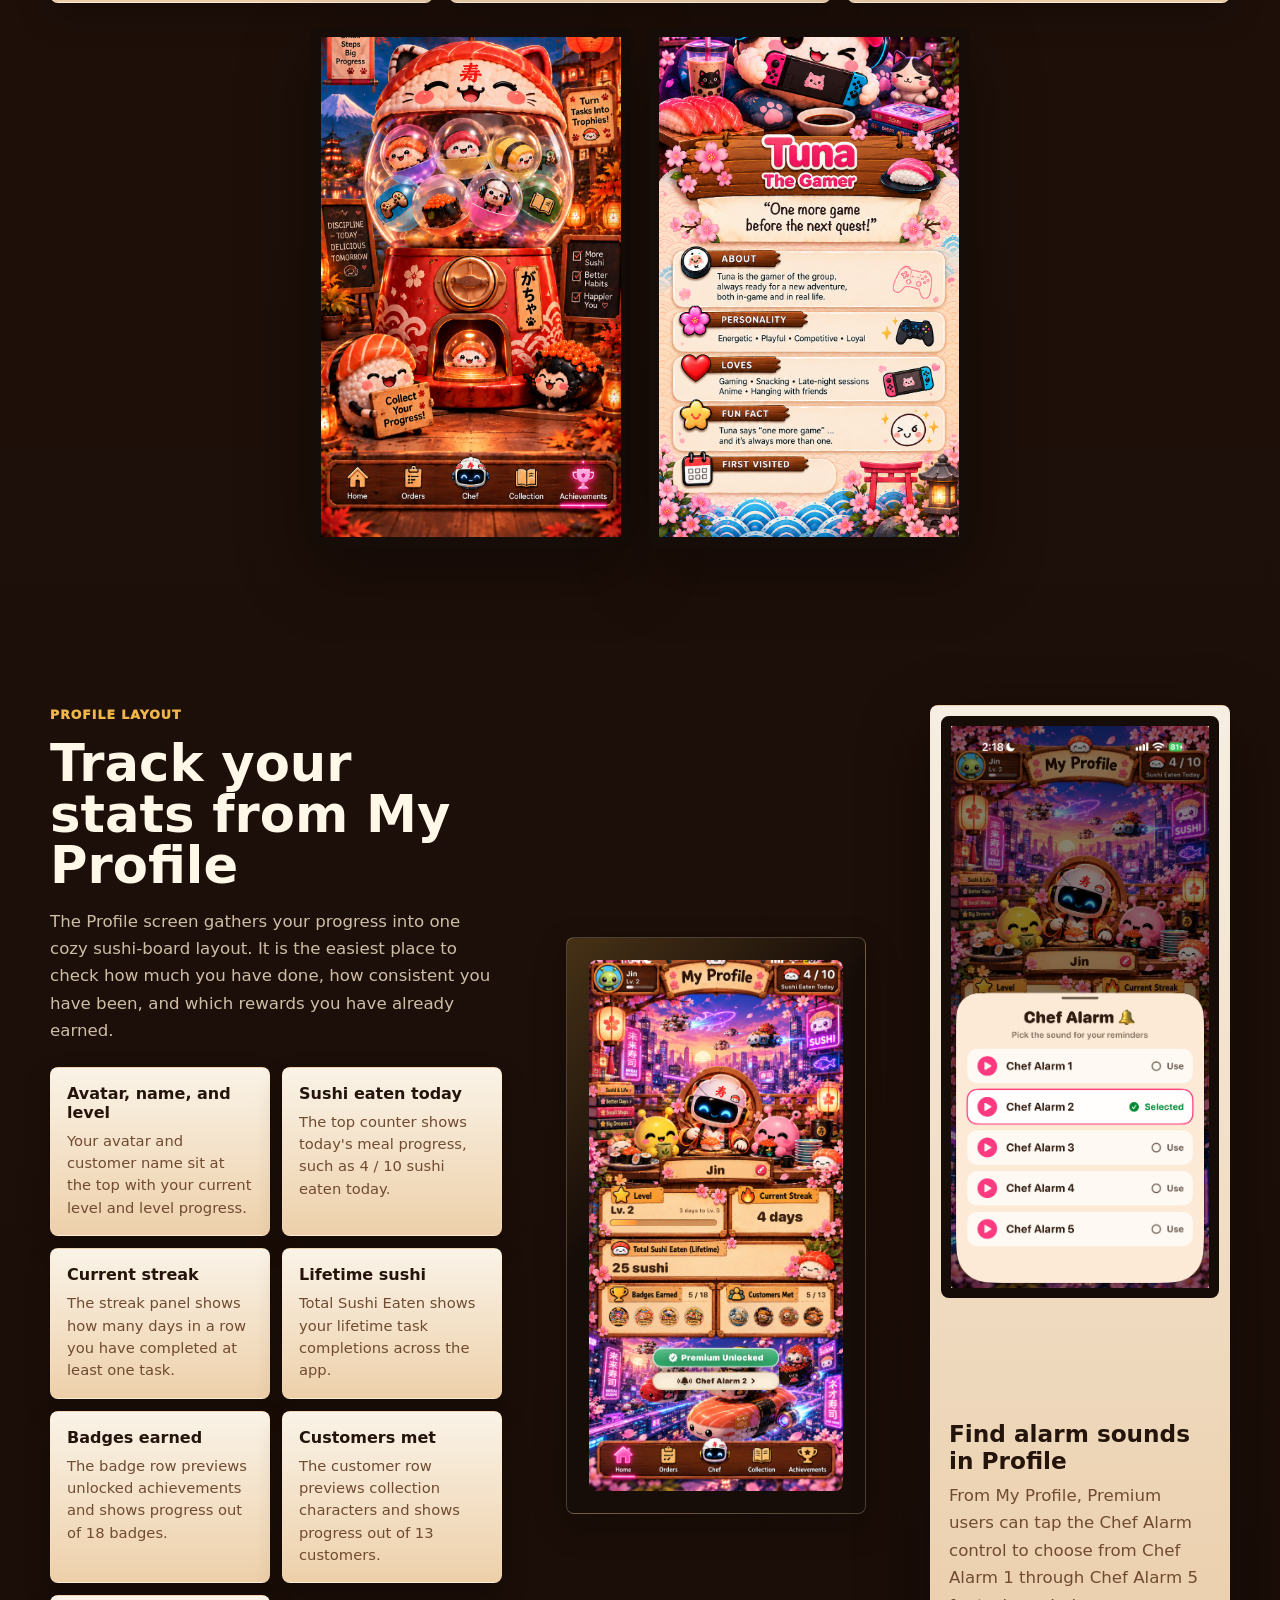
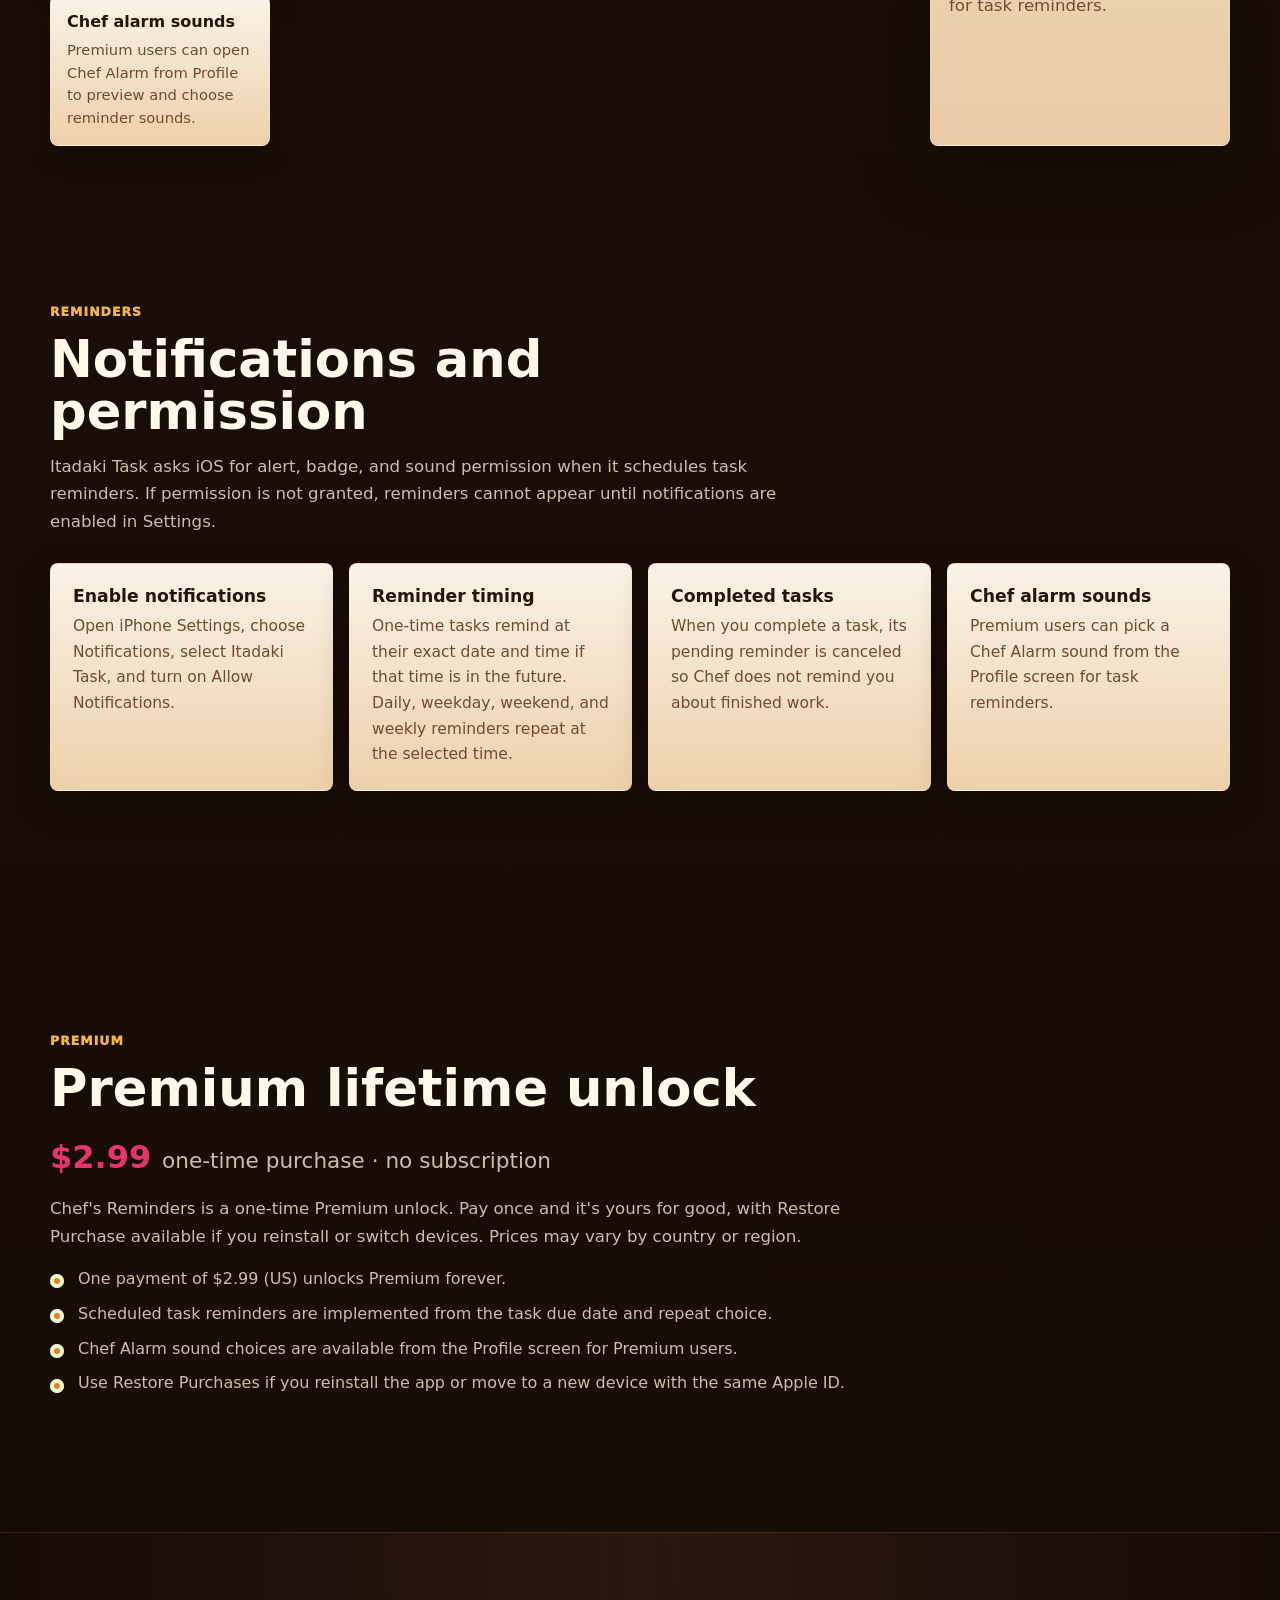
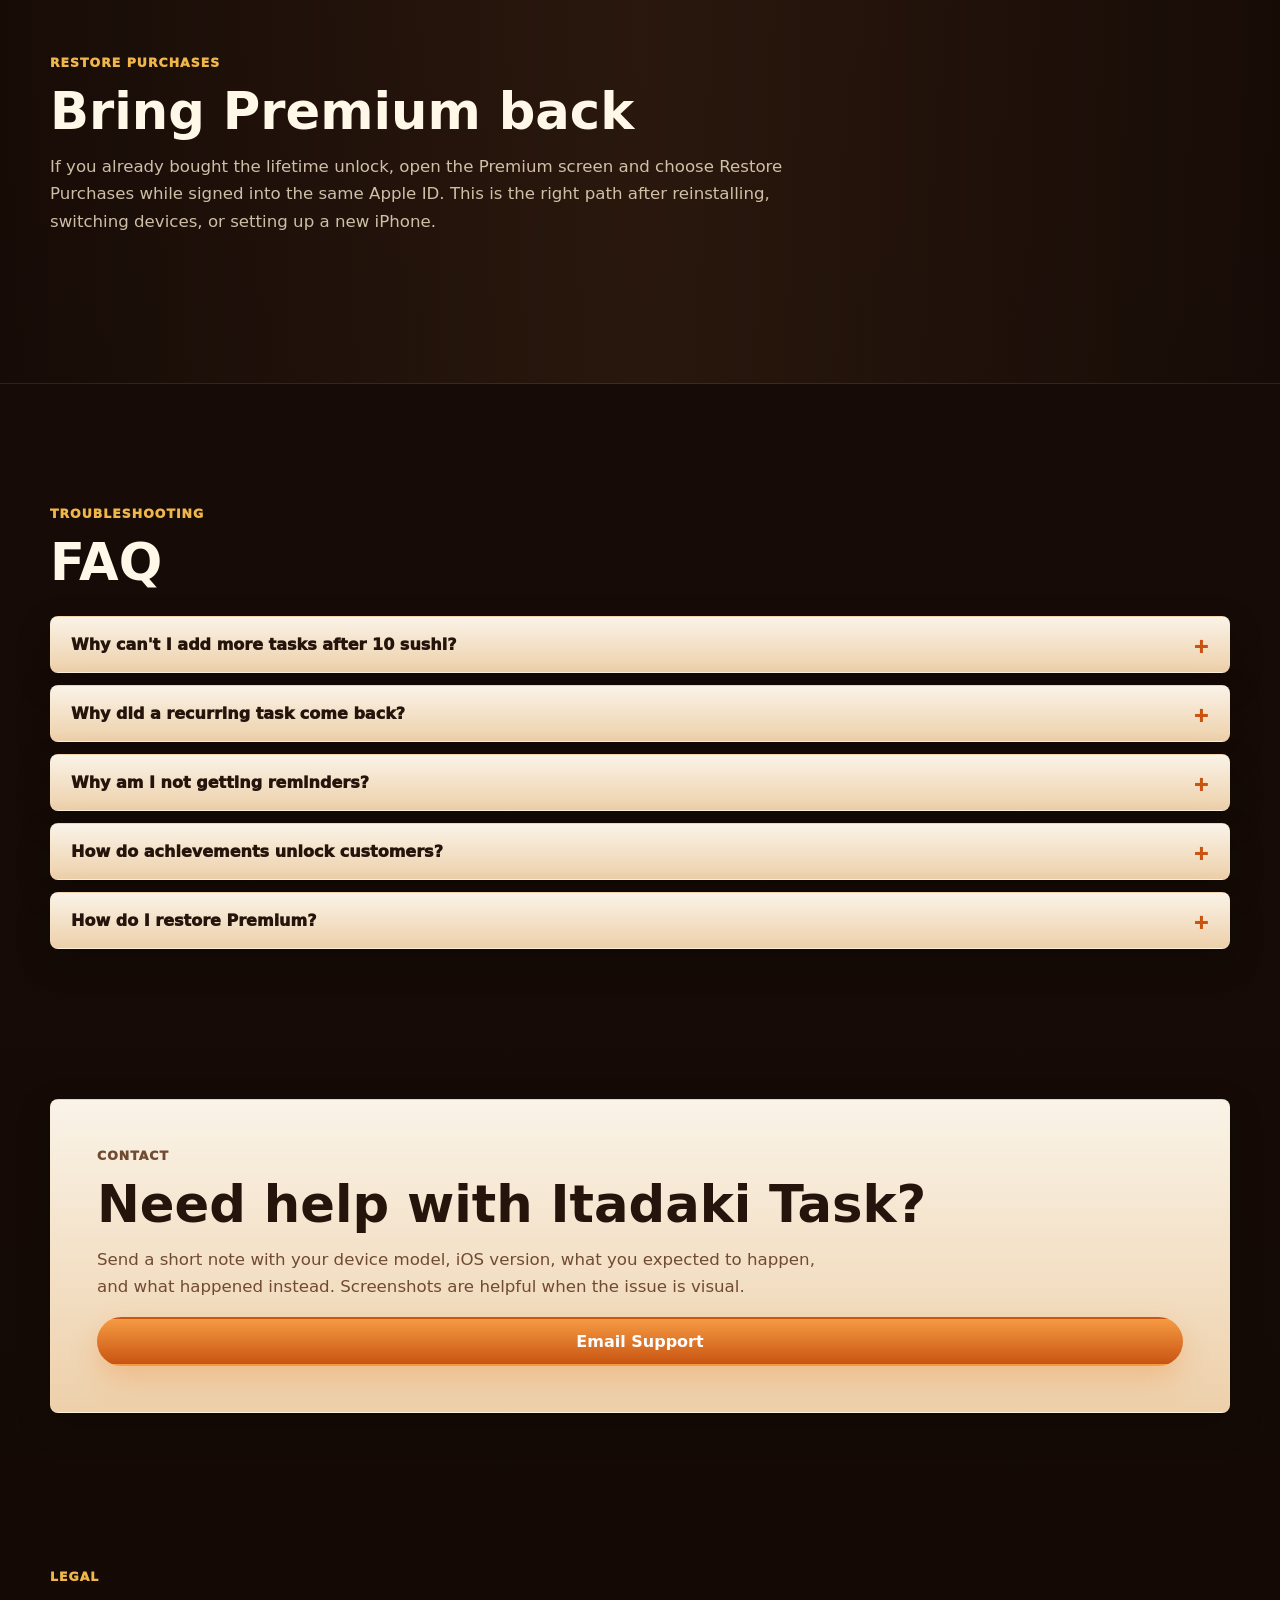
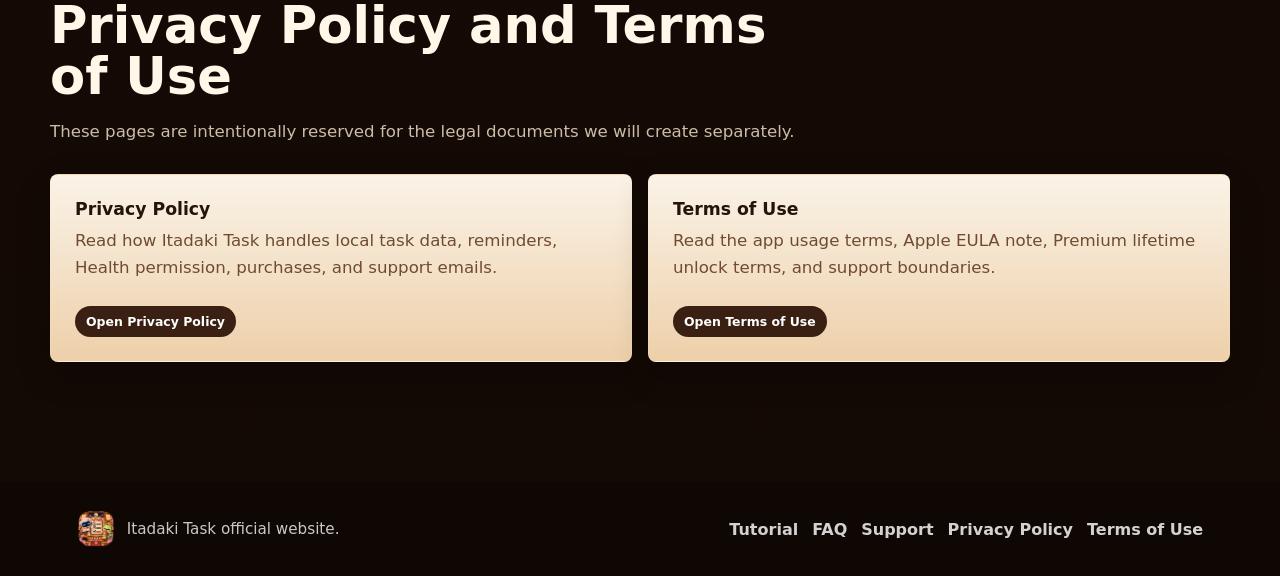
==== commit 62ffbfcb: "Move chef alarm screenshot to profile section" ====
--- a/index.html
+++ b/index.html
@@ -331,7 +331,7 @@
         </div>
       </section>
 
-      <section id="premium" class="section two-column premium">
+      <section id="premium" class="section premium">
         <div class="section-copy">
           <p class="eyebrow">Premium</p>
           <h2>Premium lifetime unlock</h2>
@@ -346,9 +346,6 @@
             <li>Chef Alarm sound choices are available from the Profile screen for Premium users.</li>
             <li>Use Restore Purchases if you reinstall the app or move to a new device with the same Apple ID.</li>
           </ul>
-        </div>
-        <div class="feature-card image-card">
-          <img src="assets/screenshots/chef-alarm-picker.png" alt="Chef Alarm sound picker for Premium users" />
         </div>
       </section>
 
--- a/styles.css
+++ b/styles.css
@@ -489,7 +489,7 @@
 
 .profile-layout {
   display: grid;
-  grid-template-columns: minmax(0, 1fr) minmax(280px, 0.72fr);
+  grid-template-columns: minmax(0, 1fr) minmax(210px, 300px) minmax(210px, 300px);
   align-items: center;
   gap: clamp(26px, 5vw, 64px);
   padding-top: 38px;
@@ -529,17 +529,14 @@
 }
 
 .profile-alarm-card {
-  grid-column: 1 / -1;
-  display: grid;
-  grid-template-columns: minmax(220px, 320px) minmax(0, 1fr);
-  align-items: center;
-  gap: 22px;
-  margin-top: -18px;
-  padding: 14px;
+  display: grid;
+  align-self: stretch;
+  max-width: 390px;
+  padding: 10px;
   color: var(--ink);
   background:
-    linear-gradient(135deg, rgba(112, 67, 38, 0.82), rgba(58, 32, 18, 0.94));
-  border: 1px solid rgba(255, 226, 181, 0.18);
+    linear-gradient(180deg, rgba(255, 248, 236, 0.96), rgba(242, 212, 173, 0.96));
+  border: 1px solid rgba(255, 226, 181, 0.2);
   border-radius: var(--radius);
   box-shadow: var(--shadow);
 }
@@ -547,22 +544,28 @@
 .profile-alarm-card img {
   width: 100%;
   aspect-ratio: var(--phone-shot-crop);
-  max-height: 520px;
   object-fit: cover;
-  object-position: center bottom;
+  object-position: center center;
   border-radius: var(--radius);
   border: 10px solid var(--espresso);
 }
 
+.profile-alarm-card div {
+  padding: 14px 8px 8px;
+}
+
 .profile-alarm-card h3 {
-  color: #fff7e7;
-  font-size: clamp(1.35rem, 3vw, 2rem);
+  color: var(--ink);
+  font-size: clamp(1.15rem, 2.4vw, 1.45rem);
 }
 
 .profile-alarm-card p {
-  max-width: 680px;
   margin-bottom: 0;
-  color: rgba(255, 239, 212, 0.82);
+  color: var(--soft-ink);
+}
+
+.premium .section-copy {
+  max-width: 820px;
 }
 
 .support-list {
